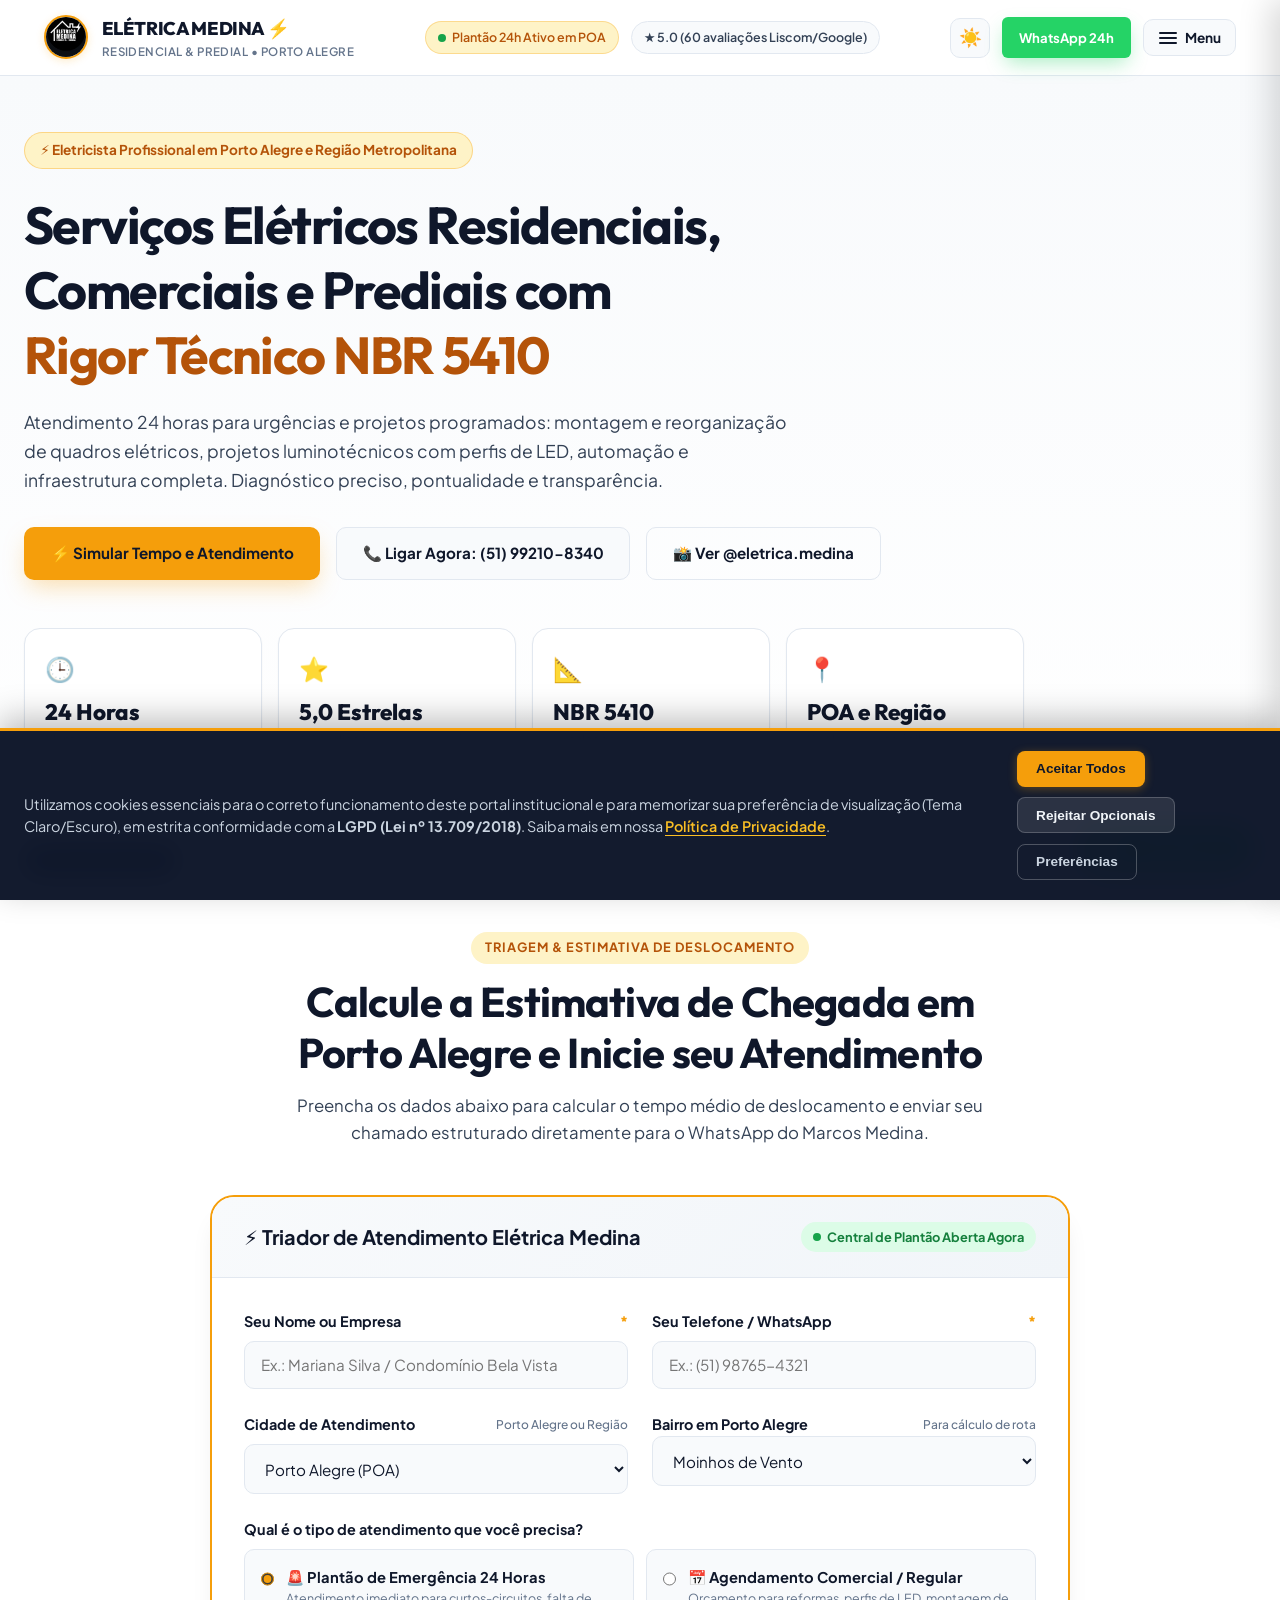
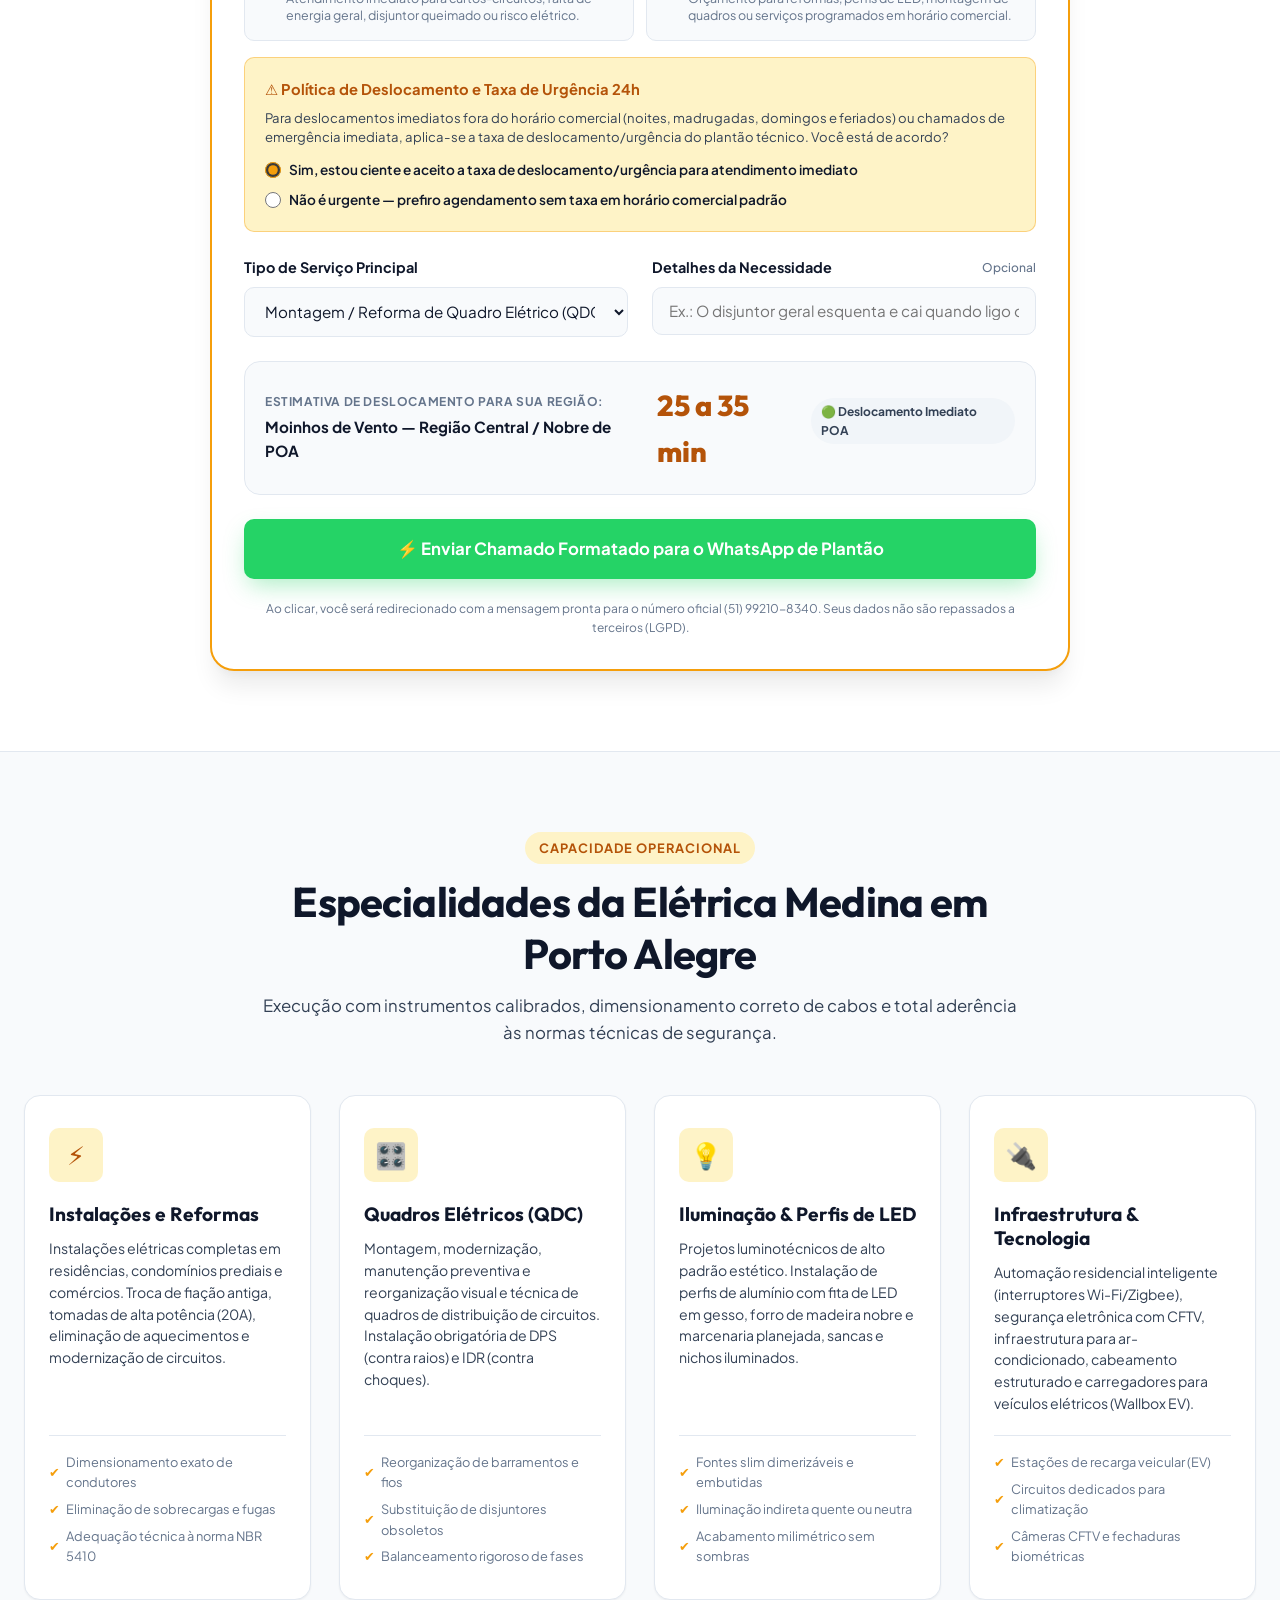
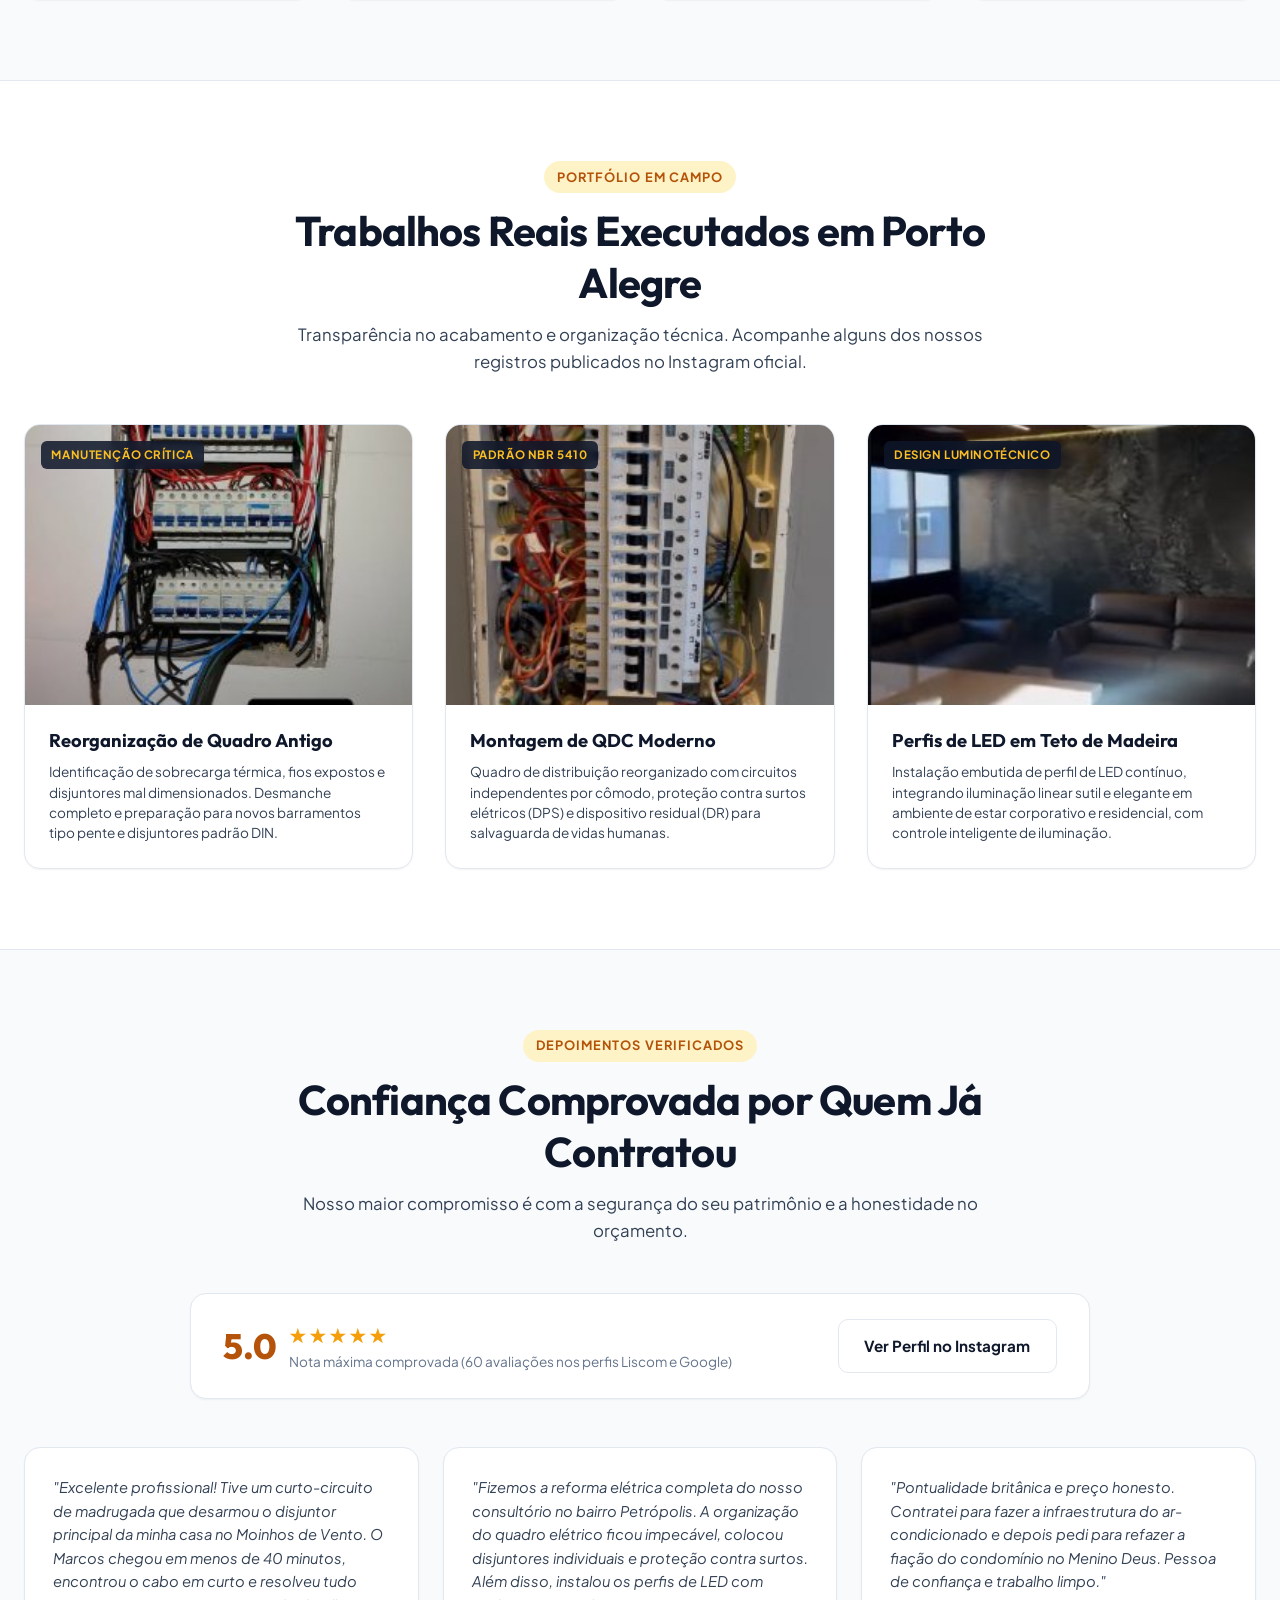
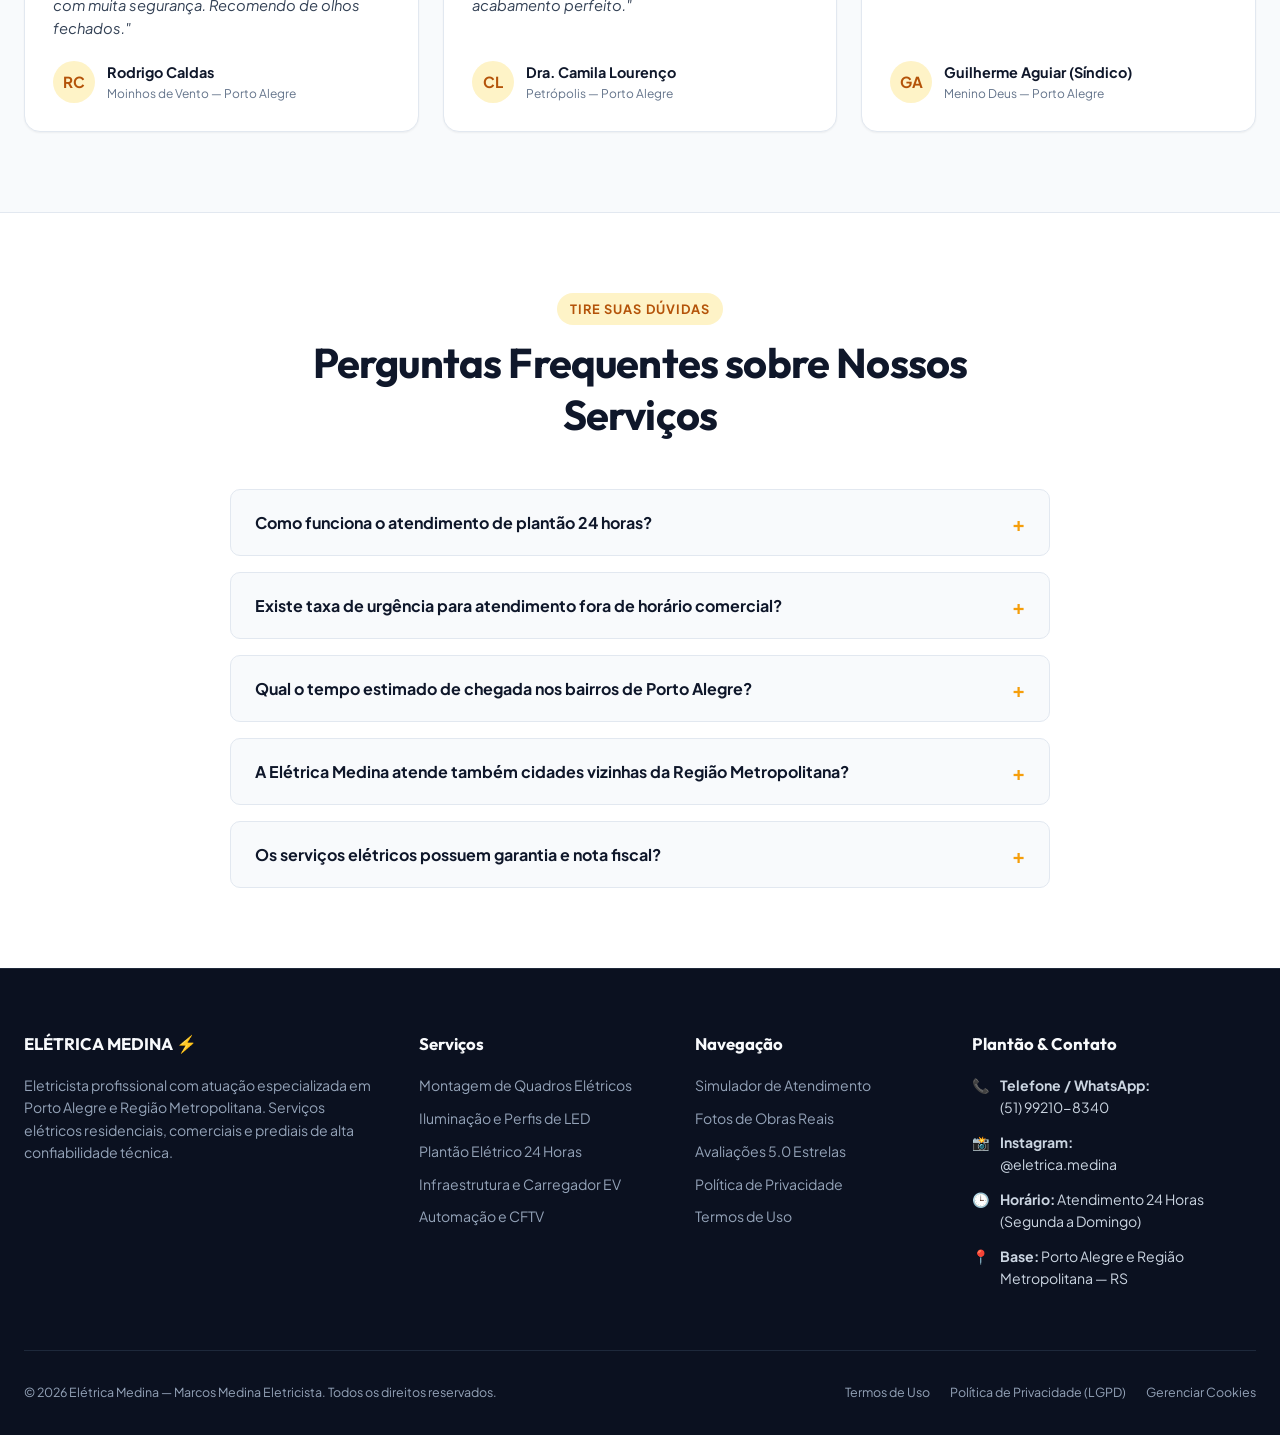
==== index.html @ 8481b3cd "feat: site institucional Elétrica Medina com triagem de urgência, estimativa POA e despacho WhatsApp" ====
<!DOCTYPE html>
<html lang="pt-BR" data-theme="light">
<head>
  <meta charset="UTF-8">
  <meta name="viewport" content="width=device-width, initial-scale=1.0">
  <title>Elétrica Medina | Eletricista 24 Horas em Porto Alegre e Região</title>
  <meta name="description" content="Serviços elétricos residenciais, comerciais e prediais em Porto Alegre e Região Metropolitana. Plantão 24h, quadros elétricos, perfis de LED e NBR 5410. Avaliação 5.0★ (60 reviews).">
  <meta name="keywords" content="eletricista porto alegre, eletricista 24 horas porto alegre, plantão elétrico poa, elétrica medina, quadro eletrico porto alegre, perfil de led poa, eletricista residencial predial, automacao residencial poa">
  <meta name="author" content="Marcos Medina">
  <meta name="robots" content="index, follow">
  <link rel="canonical" href="https://eletricamedina.com.br/">

  <!-- Metatags Geográficas para SEO Local -->
  <meta name="geo.region" content="BR-RS">
  <meta name="geo.placename" content="Porto Alegre">
  <meta name="geo.position" content="-30.0346;-51.2177">
  <meta name="ICBM" content="-30.0346, -51.2177">

  <!-- Open Graph / Redes Sociais -->
  <meta property="og:type" content="business.business">
  <meta property="og:title" content="Elétrica Medina | Eletricista 24 Horas em Porto Alegre e Região">
  <meta property="og:description" content="Atendimento elétrico residencial, comercial e predial 24h em Porto Alegre. Quadros elétricos, iluminação LED, automação e conformidade NBR 5410. Nota 5.0 estrelas.">
  <meta property="og:url" content="https://eletricamedina.com.br/">
  <meta property="og:image" content="https://eletricamedina.com.br/assets/logo-eletrica-medina.png">
  <meta property="og:locale" content="pt_BR">

  <!-- Fontes do Google -->
  <link rel="preconnect" href="https://fonts.googleapis.com">
  <link rel="preconnect" href="https://fonts.gstatic.com" crossorigin>
  <link href="https://fonts.googleapis.com/css2?family=Outfit:wght@500;600;700;800&family=Plus+Jakarta+Sans:wght@400;500;600;700&display=swap" rel="stylesheet">

  <!-- Folhas de Estilo -->
  <link rel="stylesheet" href="css/style.css">
  <link rel="stylesheet" href="css/cookies.css">
  <link rel="icon" type="image/png" href="assets/logo-eletrica-medina.png">

  <!-- Dados Estruturados Schema.org (JSON-LD) para SEO Local -->
  <script type="application/ld+json">
  {
    "@context": "https://schema.org",
    "@type": ["Electrician", "EmergencyService"],
    "name": "Elétrica Medina - Marcos Medina Eletricista",
    "image": "https://eletricamedina.com.br/assets/logo-eletrica-medina.png",
    "telephone": "+55-51-99210-8340",
    "priceRange": "$$",
    "address": {
      "@type": "PostalAddress",
      "addressLocality": "Porto Alegre",
      "addressRegion": "RS",
      "addressCountry": "BR"
    },
    "geo": {
      "@type": "GeoCoordinates",
      "latitude": -30.0346,
      "longitude": -51.2177
    },
    "url": "https://eletricamedina.com.br/",
    "openingHoursSpecification": [
      {
        "@type": "OpeningHoursSpecification",
        "dayOfWeek": ["Monday", "Tuesday", "Wednesday", "Thursday", "Friday", "Saturday", "Sunday"],
        "opens": "00:00",
        "closes": "23:59"
      }
    ],
    "aggregateRating": {
      "@type": "AggregateRating",
      "ratingValue": "5.0",
      "reviewCount": "60",
      "bestRating": "5",
      "worstRating": "1"
    },
    "areaServed": [
      "Porto Alegre",
      "Canoas",
      "Gravataí",
      "Cachoeirinha",
      "Viamão",
      "Alvorada",
      "Eldorado do Sul",
      "São Leopoldo",
      "Novo Hamburgo"
    ],
    "sameAs": [
      "https://www.instagram.com/eletrica.medina/"
    ]
  }
  </script>
</head>
<body>

  <!-- ========================================================================
       CABEÇALHO EXECUTIVO (SEM POLUIÇÃO VISUAL COM GAVETA "3 RISQUINHOS")
       ======================================================================== -->
  <header class="site-header">
    <div class="header-container">
      <a href="index.html" class="brand-logo" aria-label="Elétrica Medina Página Inicial">
        <img src="assets/logo-eletrica-medina.png" alt="Logotipo Elétrica Medina" width="44" height="44" class="logo-img">
        <div class="brand-text">
          <span class="brand-title">ELÉTRICA MEDINA ⚡</span>
          <span class="brand-subtitle">Residencial & Predial • Porto Alegre</span>
        </div>
      </a>

      <!-- Badges Rápidos de Credibilidade no Desktop -->
      <div class="header-badges">
        <span class="header-pill urgent">
          <span class="pulse-dot"></span>
          Plantão 24h Ativo em POA
        </span>
        <span class="header-pill">
          ★ 5.0 (60 avaliações Liscom/Google)
        </span>
      </div>

      <!-- Ações do Cabeçalho -->
      <div class="header-actions">
        <!-- Alternador de Tema Claro/Escuro -->
        <button id="theme-toggle" class="theme-toggle-btn" aria-label="Alternar entre tema claro e escuro" title="Alternar tema">
          <span class="theme-icon-light">☀️</span>
          <span class="theme-icon-dark">🌙</span>
        </button>

        <!-- CTA Rápido WhatsApp -->
        <a href="https://wa.me/5551992108340?text=Ol%C3%A1%2C%20preciso%20de%20atendimento%20da%20El%C3%A9trica%20Medina" class="btn btn-sm btn-whatsapp" target="_blank" rel="noopener noreferrer">
          <span>WhatsApp 24h</span>
        </a>

        <!-- Botão Menu Hambúrguer (Os 3 Risquinhos Obrigatórios) -->
        <button id="btn-open-menu" class="btn-hamburger" aria-label="Abrir menu de navegação" aria-expanded="false" aria-controls="site-drawer">
          <span class="hamburger-lines">
            <span></span>
            <span></span>
            <span></span>
          </span>
          <span>Menu</span>
        </button>
      </div>
    </div>
  </header>

  <!-- ========================================================================
       GAVETA LATERAL DE NAVEGAÇÃO EXECUTIVA (SLIDE-OVER DRAWER)
       ======================================================================== -->
  <div id="drawer-backdrop" class="drawer-backdrop"></div>
  <aside id="site-drawer" class="site-drawer" aria-label="Navegação secundária">
    <div class="drawer-header">
      <span class="drawer-title">Menu de Navegação</span>
      <button id="btn-close-drawer" class="btn-close-drawer" aria-label="Fechar menu">&times;</button>
    </div>

    <nav class="drawer-nav">
      <a href="#simulador">
        <span>⚡ Simulador & Orçamento WhatsApp</span>
        <span>→</span>
      </a>
      <a href="#servicos">
        <span>🛠️ Nossos Serviços Especializados</span>
        <span>→</span>
      </a>
      <a href="#obras">
        <span>📸 Fotos & Obras Executadas</span>
        <span>→</span>
      </a>
      <a href="#avaliacoes">
        <span>⭐ Prova Social (Nota 5.0)</span>
        <span>→</span>
      </a>
      <a href="#diferenciais">
        <span>🛡️ Segurança & Norma NBR 5410</span>
        <span>→</span>
      </a>
      <a href="#faq">
        <span>❓ Perguntas Frequentes (FAQ)</span>
        <span>→</span>
      </a>
      <a href="politica-privacidade.html">
        <span>🔒 Política de Privacidade (LGPD)</span>
        <span>→</span>
      </a>
      <a href="termos-de-uso.html">
        <span>📄 Termos de Uso e Atendimento</span>
        <span>→</span>
      </a>
    </nav>

    <div class="drawer-footer">
      <div class="drawer-contact-card">
        <p><strong>Marcos Medina | Eletricista</strong></p>
        <p>📞 <strong>Central 24h:</strong> (51) 99210-8340</p>
        <p>📸 <strong>Instagram:</strong> @eletrica.medina</p>
        <p>📍 <strong>Atuação:</strong> Porto Alegre e Região Metropolitana</p>
      </div>
      <a href="https://wa.me/5551992108340" class="btn btn-whatsapp" target="_blank" rel="noopener noreferrer">
        Chamar Marcos Medina no WhatsApp
      </a>
    </div>
  </aside>

  <main>
    <!-- ======================================================================
         HERO SECTION: AUTORIDADE, SEGURANÇA E CONVERSÃO
         ====================================================================== -->
    <section class="hero-section">
      <div class="hero-container">
        <div class="hero-badge">
          ⚡ Eletricista Profissional em Porto Alegre e Região Metropolitana
        </div>

        <h1 class="hero-title">
          Serviços Elétricos Residenciais, Comerciais e Prediais com <span class="hero-highlight">Rigor Técnico NBR 5410</span>
        </h1>

        <p class="hero-subtitle">
          Atendimento 24 horas para urgências e projetos programados: montagem e reorganização de quadros elétricos, projetos luminotécnicos com perfis de LED, automação e infraestrutura completa. Diagnóstico preciso, pontualidade e transparência.
        </p>

        <div class="hero-actions">
          <a href="#simulador" class="btn btn-primary">
            ⚡ Simular Tempo e Atendimento
          </a>
          <a href="tel:+5551992108340" class="btn btn-secondary">
            📞 Ligar Agora: (51) 99210-8340
          </a>
          <a href="https://www.instagram.com/eletrica.medina/" class="btn btn-outline" target="_blank" rel="noopener noreferrer">
            📸 Ver @eletrica.medina
          </a>
        </div>

        <!-- 4 Estatísticas de Impacto Real -->
        <div class="hero-stats-grid">
          <div class="stat-card">
            <div class="stat-icon">🕒</div>
            <div class="stat-number">24 Horas</div>
            <div class="stat-label">Plantão de emergência 7 dias por semana</div>
          </div>
          <div class="stat-card">
            <div class="stat-icon">⭐</div>
            <div class="stat-number">5,0 Estrelas</div>
            <div class="stat-label">60 avaliações com nota máxima no Liscom/Google</div>
          </div>
          <div class="stat-card">
            <div class="stat-icon">📐</div>
            <div class="stat-number">NBR 5410</div>
            <div class="stat-label">Instalações seguras e balanceamento de cargas</div>
          </div>
          <div class="stat-card">
            <div class="stat-icon">📍</div>
            <div class="stat-number">POA e Região</div>
            <div class="stat-label">Deslocamento ágil com estimativa em minutos</div>
          </div>
        </div>
      </div>
    </section>

    <!-- ======================================================================
         SIMULADOR INTERATIVO E TRIAGEM RÁPIDA (O DIFERENCIAL SOLICITADO)
         ====================================================================== -->
    <section id="simulador" class="simulator-section">
      <div class="section-header">
        <span class="section-tag">Triagem & Estimativa de Deslocamento</span>
        <h2 class="section-title">Calcule a Estimativa de Chegada em Porto Alegre e Inicie seu Atendimento</h2>
        <p class="section-desc">
          Preencha os dados abaixo para calcular o tempo médio de deslocamento e enviar seu chamado estruturado diretamente para o WhatsApp do Marcos Medina.
        </p>
      </div>

      <div class="simulator-card">
        <div class="simulator-card-header">
          <div class="sim-header-title">
            <span>⚡ Triador de Atendimento Elétrica Medina</span>
          </div>
          <div class="sim-header-badge">
            <span class="pulse-dot"></span>
            Central de Plantão Aberta Agora
          </div>
        </div>

        <div class="simulator-card-body">
          <form id="form-atendimento-medina" novalidate>
            <div class="sim-form-grid">

              <!-- Nome -->
              <div class="form-group">
                <label for="sim-nome" class="form-label">
                  Seu Nome ou Empresa <span style="color:var(--primary); font-weight:900;">*</span>
                </label>
                <input type="text" id="sim-nome" class="form-input" placeholder="Ex.: Mariana Silva / Condomínio Bela Vista" required>
              </div>

              <!-- Telefone / WhatsApp -->
              <div class="form-group">
                <label for="sim-telefone" class="form-label">
                  Seu Telefone / WhatsApp <span style="color:var(--primary); font-weight:900;">*</span>
                </label>
                <input type="tel" id="sim-telefone" class="form-input" placeholder="Ex.: (51) 98765-4321" required>
              </div>

              <!-- Cidade -->
              <div class="form-group">
                <label for="sim-cidade" class="form-label">
                  Cidade de Atendimento
                  <span class="form-label-hint">Porto Alegre ou Região</span>
                </label>
                <select id="sim-cidade" class="form-select">
                  <option value="Porto Alegre" selected>Porto Alegre (POA)</option>
                  <option value="Canoas">Canoas</option>
                  <option value="Gravataí">Gravataí</option>
                  <option value="Cachoeirinha">Cachoeirinha</option>
                  <option value="Viamão">Viamão</option>
                  <option value="Alvorada">Alvorada</option>
                  <option value="Eldorado do Sul">Eldorado do Sul</option>
                  <option value="São Leopoldo">São Leopoldo</option>
                  <option value="Outra Cidade Metropolitana">Outra Cidade da Região Metropolitana</option>
                </select>
              </div>

              <!-- Bairro Porto Alegre (Seleção Inteligente por Zonas) -->
              <div id="container-bairro-poa" class="form-group">
                <label for="sim-bairro-poa" class="form-label">
                  Bairro em Porto Alegre
                  <span class="form-label-hint">Para cálculo de rota</span>
                </label>
                <select id="sim-bairro-poa" class="form-select">
                  <optgroup label="Zona Central / Bairros Nobres">
                    <option value="Moinhos de Vento" data-zone="central" selected>Moinhos de Vento</option>
                    <option value="Bela Vista" data-zone="central">Bela Vista</option>
                    <option value="Petrópolis" data-zone="central">Petrópolis</option>
                    <option value="Menino Deus" data-zone="central">Menino Deus</option>
                    <option value="Centro Histórico" data-zone="central">Centro Histórico</option>
                    <option value="Bom Fim" data-zone="central">Bom Fim</option>
                    <option value="Rio Branco" data-zone="central">Rio Branco</option>
                    <option value="Mont'Serrat" data-zone="central">Mont'Serrat</option>
                    <option value="Independência" data-zone="central">Independência</option>
                    <option value="Santana" data-zone="central">Santana</option>
                    <option value="Praia de Belas" data-zone="central">Praia de Belas</option>
                  </optgroup>
                  <optgroup label="Zona Norte">
                    <option value="Passo d'Areia" data-zone="norte">Passo d'Areia</option>
                    <option value="Higienópolis" data-zone="norte">Higienópolis</option>
                    <option value="São João" data-zone="norte">São João</option>
                    <option value="Floresta" data-zone="norte">Floresta</option>
                    <option value="Cristo Redentor" data-zone="norte">Cristo Redentor</option>
                    <option value="Lindóia" data-zone="norte">Lindóia</option>
                    <option value="Sarandi" data-zone="norte">Sarandi</option>
                    <option value="Rubem Berta" data-zone="norte">Rubem Berta</option>
                  </optgroup>
                  <optgroup label="Zona Sul">
                    <option value="Tristeza" data-zone="sul">Tristeza</option>
                    <option value="Ipanema" data-zone="sul">Ipanema</option>
                    <option value="Cristal" data-zone="sul">Cristal</option>
                    <option value="Cavalhada" data-zone="sul">Cavalhada</option>
                    <option value="Hípica" data-zone="sul">Hípica</option>
                    <option value="Vila Nova" data-zone="sul">Vila Nova</option>
                    <option value="Belém Novo" data-zone="sul">Belém Novo</option>
                  </optgroup>
                  <optgroup label="Zona Leste">
                    <option value="Jardim Botânico" data-zone="leste">Jardim Botânico</option>
                    <option value="Partenon" data-zone="leste">Partenon</option>
                    <option value="Agronomia" data-zone="leste">Agronomia</option>
                    <option value="Lomba do Pinheiro" data-zone="leste">Lomba do Pinheiro</option>
                  </optgroup>
                </select>
              </div>

              <!-- Bairro Outras Cidades (Texto livre quando não for POA) -->
              <div id="container-bairro-outro" class="form-group" style="display:none;">
                <label for="sim-bairro-outro" class="form-label">
                  Bairro / Localidade na Cidade
                </label>
                <input type="text" id="sim-bairro-outro" class="form-input" placeholder="Ex.: Centro, Marechal Rondon, Morada do Vale...">
              </div>

              <!-- Modalidade do Chamado (Urgência 24h vs Agendado) -->
              <div class="form-group form-col-full">
                <label class="form-label">
                  Qual é o tipo de atendimento que você precisa?
                </label>
                <div class="radio-toggle-group">
                  <label class="radio-card">
                    <input type="radio" name="modalidade_atendimento" value="emergencia" checked>
                    <div class="radio-card-content">
                      <span class="radio-card-title">🚨 Plantão de Emergência 24 Horas</span>
                      <span class="radio-card-desc">Atendimento imediato para curtos-circuitos, falta de energia geral, disjuntor queimado ou risco elétrico.</span>
                    </div>
                  </label>
                  <label class="radio-card">
                    <input type="radio" name="modalidade_atendimento" value="agendamento">
                    <div class="radio-card-content">
                      <span class="radio-card-title">📅 Agendamento Comercial / Regular</span>
                      <span class="radio-card-desc">Orçamento para reformas, perfis de LED, montagem de quadros ou serviços programados em horário comercial.</span>
                    </div>
                  </label>
                </div>

                <!-- Caixa de Aceite da Taxa de Urgência (Exibida dinamicamente no modo emergência) -->
                <div id="urgencia-box" class="urgencia-box">
                  <div class="urgencia-box-title">
                    <span>⚠️ Política de Deslocamento e Taxa de Urgência 24h</span>
                  </div>
                  <p class="urgencia-box-text">
                    Para deslocamentos imediatos fora do horário comercial (noites, madrugadas, domingos e feriados) ou chamados de emergência imediata, aplica-se a taxa de deslocamento/urgência do plantão técnico. Você está de acordo?
                  </p>
                  <div class="taxa-options">
                    <label class="taxa-label">
                      <input type="radio" name="aceite_taxa" id="taxa-sim" value="sim" checked>
                      <span>Sim, estou ciente e aceito a taxa de deslocamento/urgência para atendimento imediato</span>
                    </label>
                    <label class="taxa-label">
                      <input type="radio" name="aceite_taxa" id="taxa-nao" value="nao">
                      <span>Não é urgente — prefiro agendamento sem taxa em horário comercial padrão</span>
                    </label>
                  </div>
                </div>
              </div>

              <!-- Serviço Desejado -->
              <div class="form-group">
                <label for="sim-servico" class="form-label">
                  Tipo de Serviço Principal
                </label>
                <select id="sim-servico" class="form-select">
                  <option value="Quadros Elétricos e Disjuntores">Montagem / Reforma de Quadro Elétrico (QDC)</option>
                  <option value="Iluminação e Perfis de LED">Iluminação & Perfis de LED / Sancas / Fitas</option>
                  <option value="Emergência / Curto-Circuito">Curto-Circuito / Falta de Fase / Disjuntor Desarmando</option>
                  <option value="Instalações e Reformas Gerais">Instalação Elétrica Residencial ou Comercial Completa</option>
                  <option value="Infraestrutura Ar-Condicionado / Chuveiro">Ponto Dedicado para Ar-Condicionado / Chuveiro</option>
                  <option value="Automação, CFTV e Câmeras">Automação Residencial, CFTV ou Biometria</option>
                  <option value="Carregador Veicular EV">Carregador de Veículo Elétrico (Wallbox EV)</option>
                  <option value="Outro Serviço Técnico">Outro Diagnóstico / Consultoria Elétrica</option>
                </select>
              </div>

              <!-- Descrição Breve -->
              <div class="form-group">
                <label for="sim-descricao" class="form-label">
                  Detalhes da Necessidade
                  <span class="form-label-hint">Opcional</span>
                </label>
                <input type="text" id="sim-descricao" class="form-input" placeholder="Ex.: O disjuntor geral esquenta e cai quando ligo o ar-condicionado">
              </div>

              <!-- Painel de Estimativa em Tempo Real em POA -->
              <div class="form-group form-col-full">
                <div class="estimate-preview-card">
                  <div class="estimate-left">
                    <span class="estimate-title">Estimativa de Deslocamento para sua Região:</span>
                    <span id="estimate-zone" class="estimate-zone-name">Moinhos de Vento — Região Central de POA</span>
                  </div>
                  <div class="estimate-right">
                    <span id="estimate-eta" class="estimate-eta-val">25 a 35 min</span>
                    <span id="estimate-badge" class="estimate-badge-pill">🟢 Deslocamento Imediato POA</span>
                  </div>
                </div>
              </div>

              <!-- Botão de Disparo WhatsApp -->
              <div class="form-group form-col-full">
                <button type="submit" class="btn btn-whatsapp sim-submit-btn">
                  <span>⚡ Enviar Chamado Formatado para o WhatsApp de Plantão</span>
                </button>
                <p class="sim-privacy-notice">
                  Ao clicar, você será redirecionado com a mensagem pronta para o número oficial (51) 99210-8340. Seus dados não são repassados a terceiros (LGPD).
                </p>
              </div>

            </div>
          </form>
        </div>
      </div>
    </section>

    <!-- ======================================================================
         SERVIÇOS OFERECIDOS: DETALHAMENTO TÉCNICO E RIGOR
         ====================================================================== -->
    <section id="servicos" class="services-section">
      <div class="section-header">
        <span class="section-tag">Capacidade Operacional</span>
        <h2 class="section-title">Especialidades da Elétrica Medina em Porto Alegre</h2>
        <p class="section-desc">
          Execução com instrumentos calibrados, dimensionamento correto de cabos e total aderência às normas técnicas de segurança.
        </p>
      </div>

      <div class="services-grid">
        <!-- Serviço 1 -->
        <article class="service-card">
          <div class="service-icon-box">⚡</div>
          <h3 class="service-card-title">Instalações e Reformas</h3>
          <p class="service-card-desc">
            Instalações elétricas completas em residências, condomínios prediais e comércios. Troca de fiação antiga, tomadas de alta potência (20A), eliminação de aquecimentos e modernização de circuitos.
          </p>
          <ul class="service-feature-list">
            <li>Dimensionamento exato de condutores</li>
            <li>Eliminação de sobrecargas e fugas</li>
            <li>Adequação técnica à norma NBR 5410</li>
          </ul>
        </article>

        <!-- Serviço 2 -->
        <article class="service-card">
          <div class="service-icon-box">🎛️</div>
          <h3 class="service-card-title">Quadros Elétricos (QDC)</h3>
          <p class="service-card-desc">
            Montagem, modernização, manutenção preventiva e reorganização visual e técnica de quadros de distribuição de circuitos. Instalação obrigatória de DPS (contra raios) e IDR (contra choques).
          </p>
          <ul class="service-feature-list">
            <li>Reorganização de barramentos e fios</li>
            <li>Substituição de disjuntores obsoletos</li>
            <li>Balanceamento rigoroso de fases</li>
          </ul>
        </article>

        <!-- Serviço 3 -->
        <article class="service-card">
          <div class="service-icon-box">💡</div>
          <h3 class="service-card-title">Iluminação & Perfis de LED</h3>
          <p class="service-card-desc">
            Projetos luminotécnicos de alto padrão estético. Instalação de perfis de alumínio com fita de LED em gesso, forro de madeira nobre e marcenaria planejada, sancas e nichos iluminados.
          </p>
          <ul class="service-feature-list">
            <li>Fontes slim dimerizáveis e embutidas</li>
            <li>Iluminação indireta quente ou neutra</li>
            <li>Acabamento milimétrico sem sombras</li>
          </ul>
        </article>

        <!-- Serviço 4 -->
        <article class="service-card">
          <div class="service-icon-box">🔌</div>
          <h3 class="service-card-title">Infraestrutura & Tecnologia</h3>
          <p class="service-card-desc">
            Automação residencial inteligente (interruptores Wi-Fi/Zigbee), segurança eletrônica com CFTV, infraestrutura para ar-condicionado, cabeamento estruturado e carregadores para veículos elétricos (Wallbox EV).
          </p>
          <ul class="service-feature-list">
            <li>Estações de recarga veicular (EV)</li>
            <li>Circuitos dedicados para climatização</li>
            <li>Câmeras CFTV e fechaduras biométricas</li>
          </ul>
        </article>
      </div>
    </section>

    <!-- ======================================================================
         OBRAS REAIS E FOTOS DO INSTAGRAM (@ELETRICA.MEDINA)
         ====================================================================== -->
    <section id="obras" class="portfolio-section">
      <div class="section-header">
        <span class="section-tag">Portfólio em Campo</span>
        <h2 class="section-title">Trabalhos Reais Executados em Porto Alegre</h2>
        <p class="section-desc">
          Transparência no acabamento e organização técnica. Acompanhe alguns dos nossos registros publicados no Instagram oficial.
        </p>
      </div>

      <div class="portfolio-grid">
        <!-- Obra 1: Quadro Antes / Reforma -->
        <article class="portfolio-card">
          <div class="portfolio-img-wrapper">
            <span class="portfolio-tag">Manutenção Crítica</span>
            <img src="assets/obra-quadro-antes.png" alt="Quadro elétrico antes da reorganização técnica" class="portfolio-img" loading="lazy">
          </div>
          <div class="portfolio-content">
            <h3 class="portfolio-title">Reorganização de Quadro Antigo</h3>
            <p class="portfolio-desc">
              Identificação de sobrecarga térmica, fios expostos e disjuntores mal dimensionados. Desmanche completo e preparação para novos barramentos tipo pente e disjuntores padrão DIN.
            </p>
          </div>
        </article>

        <!-- Obra 2: Quadro Modernizado -->
        <article class="portfolio-card">
          <div class="portfolio-img-wrapper">
            <span class="portfolio-tag">Padrão NBR 5410</span>
            <img src="assets/obra-quadro-reforma.png" alt="Quadro elétrico montado e organizado com disjuntores DIN" class="portfolio-img" loading="lazy">
          </div>
          <div class="portfolio-content">
            <h3 class="portfolio-title">Montagem de QDC Moderno</h3>
            <p class="portfolio-desc">
              Quadro de distribuição reorganizado com circuitos independentes por cômodo, proteção contra surtos elétricos (DPS) e dispositivo residual (DR) para salvaguarda de vidas humanas.
            </p>
          </div>
        </article>

        <!-- Obra 3: Iluminação com Perfil de LED -->
        <article class="portfolio-card">
          <div class="portfolio-img-wrapper">
            <span class="portfolio-tag">Design Luminotécnico</span>
            <img src="assets/obra-perfil-led.png" alt="Perfil de LED embutido em teto de madeira nobre" class="portfolio-img" loading="lazy">
          </div>
          <div class="portfolio-content">
            <h3 class="portfolio-title">Perfis de LED em Teto de Madeira</h3>
            <p class="portfolio-desc">
              Instalação embutida de perfil de LED contínuo, integrando iluminação linear sutil e elegante em ambiente de estar corporativo e residencial, com controle inteligente de iluminação.
            </p>
          </div>
        </article>
      </div>
    </section>

    <!-- ======================================================================
         PROVA SOCIAL: 5.0 ESTRELAS COM 60 AVALIAÇÕES (LISCOM / GOOGLE)
         ====================================================================== -->
    <section id="avaliacoes" class="reviews-section">
      <div class="section-header">
        <span class="section-tag">Depoimentos Verificados</span>
        <h2 class="section-title">Confiança Comprovada por Quem Já Contratou</h2>
        <p class="section-desc">
          Nosso maior compromisso é com a segurança do seu patrimônio e a honestidade no orçamento.
        </p>
      </div>

      <div class="rating-summary-banner">
        <div class="rating-stars-box">
          <span class="rating-score">5.0</span>
          <div>
            <div class="stars-gold">★★★★★</div>
            <div class="rating-count">Nota máxima comprovada (60 avaliações nos perfis Liscom e Google)</div>
          </div>
        </div>
        <a href="https://www.instagram.com/eletrica.medina/" class="btn btn-outline" target="_blank" rel="noopener noreferrer">
          Ver Perfil no Instagram
        </a>
      </div>

      <div class="reviews-grid">
        <div class="review-card">
          <p class="review-text">
            "Excelente profissional! Tive um curto-circuito de madrugada que desarmou o disjuntor principal da minha casa no Moinhos de Vento. O Marcos chegou em menos de 40 minutos, encontrou o cabo em curto e resolveu tudo com muita segurança. Recomendo de olhos fechados."
          </p>
          <div class="review-author">
            <div class="author-avatar">RC</div>
            <div class="author-info">
              <span class="author-name">Rodrigo Caldas</span>
              <span class="author-location">Moinhos de Vento — Porto Alegre</span>
            </div>
          </div>
        </div>

        <div class="review-card">
          <p class="review-text">
            "Fizemos a reforma elétrica completa do nosso consultório no bairro Petrópolis. A organização do quadro elétrico ficou impecável, colocou disjuntores individuais e proteção contra surtos. Além disso, instalou os perfis de LED com acabamento perfeito."
          </p>
          <div class="review-author">
            <div class="author-avatar">CL</div>
            <div class="author-info">
              <span class="author-name">Dra. Camila Lourenço</span>
              <span class="author-location">Petrópolis — Porto Alegre</span>
            </div>
          </div>
        </div>

        <div class="review-card">
          <p class="review-text">
            "Pontualidade britânica e preço honesto. Contratei para fazer a infraestrutura do ar-condicionado e depois pedi para refazer a fiação do condomínio no Menino Deus. Pessoa de confiança e trabalho limpo."
          </p>
          <div class="review-author">
            <div class="author-avatar">GA</div>
            <div class="author-info">
              <span class="author-name">Guilherme Aguiar (Síndico)</span>
              <span class="author-location">Menino Deus — Porto Alegre</span>
            </div>
          </div>
        </div>
      </div>
    </section>

    <!-- ======================================================================
         PERGUNTAS FREQUENTES (FAQ COM RICH SNIPPETS)
         ====================================================================== -->
    <section id="faq" class="faq-section">
      <div class="section-header">
        <span class="section-tag">Tire Suas Dúvidas</span>
        <h2 class="section-title">Perguntas Frequentes sobre Nossos Serviços</h2>
      </div>

      <div class="faq-container">
        <div class="faq-item">
          <button class="faq-trigger" aria-expanded="false">
            <span>Como funciona o atendimento de plantão 24 horas?</span>
            <span class="faq-icon">+</span>
          </button>
          <div class="faq-answer">
            Nosso plantão funciona de domingo a domingo, incluindo noites, madrugadas e feriados. Atendemos chamados emergenciais como curto-circuito, disjuntores pegando fogo ou desarmando sem parar, falta de fase e ausência total de luz. Pelo simulador nesta página, você pode nos enviar sua localização e aceitar a taxa de deslocamento do plantão para saída imediata.
          </div>
        </div>

        <div class="faq-item">
          <button class="faq-trigger" aria-expanded="false">
            <span>Existe taxa de urgência para atendimento fora de horário comercial?</span>
            <span class="faq-icon">+</span>
          </button>
          <div class="faq-answer">
            Sim, atendimentos de emergência solicitados para execução imediata no período noturno, fins de semana ou feriados possuem taxa de urgência/deslocamento. No simulador desta página você tem total transparência: pode optar pelo atendimento emergencial com a taxa ou optar por agendamento regular em horário comercial (segunda a sábado, sem cobrança de urgência).
          </div>
        </div>

        <div class="faq-item">
          <button class="faq-trigger" aria-expanded="false">
            <span>Qual o tempo estimado de chegada nos bairros de Porto Alegre?</span>
            <span class="faq-icon">+</span>
          </button>
          <div class="faq-answer">
            Para bairros centrais e nobres de Porto Alegre (Moinhos de Vento, Bela Vista, Petrópolis, Menino Deus, Centro, Bom Fim), o tempo médio de deslocamento é de aproximadamente 25 a 35 minutos. Para as zonas Norte e Sul de POA, varia entre 35 a 50 minutos, a depender do trânsito no momento da chamada.
          </div>
        </div>

        <div class="faq-item">
          <button class="faq-trigger" aria-expanded="false">
            <span>A Elétrica Medina atende também cidades vizinhas da Região Metropolitana?</span>
            <span class="faq-icon">+</span>
          </button>
          <div class="faq-answer">
            Sim! Além de Porto Alegre, atendemos com frequência cidades como Canoas, Gravataí, Cachoeirinha, Viamão, Alvorada, Eldorado do Sul e São Leopoldo para projetos elétricos e manutenções programadas ou emergenciais.
          </div>
        </div>

        <div class="faq-item">
          <button class="faq-trigger" aria-expanded="false">
            <span>Os serviços elétricos possuem garantia e nota fiscal?</span>
            <span class="faq-icon">+</span>
          </button>
          <div class="faq-answer">
            Absolutamente. Todos os trabalhos executados seguem rigorosamente a norma técnica brasileira ABNT NBR 5410, contam com garantia legal de mão de obra e podem ter emissão de nota fiscal para residências, condomínios prediais e empresas comerciais.
          </div>
        </div>
      </div>
    </section>
  </main>

  <!-- ========================================================================
       RODAPÉ CORPORATIVO COMPLETO COM IDENTIFICAÇÃO E CANAIS LGPD
       ======================================================================== -->
  <footer class="site-footer">
    <div class="footer-container">
      <div class="footer-col">
        <h4>ELÉTRICA MEDINA ⚡</h4>
        <p class="footer-brand-desc">
          Eletricista profissional com atuação especializada em Porto Alegre e Região Metropolitana. Serviços elétricos residenciais, comerciais e prediais de alta confiabilidade técnica.
        </p>
      </div>

      <div class="footer-col">
        <h4>Serviços</h4>
        <ul class="footer-links-list">
          <li><a href="#servicos">Montagem de Quadros Elétricos</a></li>
          <li><a href="#servicos">Iluminação e Perfis de LED</a></li>
          <li><a href="#servicos">Plantão Elétrico 24 Horas</a></li>
          <li><a href="#servicos">Infraestrutura e Carregador EV</a></li>
          <li><a href="#servicos">Automação e CFTV</a></li>
        </ul>
      </div>

      <div class="footer-col">
        <h4>Navegação</h4>
        <ul class="footer-links-list">
          <li><a href="#simulador">Simulador de Atendimento</a></li>
          <li><a href="#obras">Fotos de Obras Reais</a></li>
          <li><a href="#avaliacoes">Avaliações 5.0 Estrelas</a></li>
          <li><a href="politica-privacidade.html">Política de Privacidade</a></li>
          <li><a href="termos-de-uso.html">Termos de Uso</a></li>
        </ul>
      </div>

      <div class="footer-col">
        <h4>Plantão & Contato</h4>
        <div class="footer-contact-item">
          <span>📞</span>
          <div>
            <strong>Telefone / WhatsApp:</strong><br>
            <a href="tel:+5551992108340">(51) 99210-8340</a>
          </div>
        </div>
        <div class="footer-contact-item">
          <span>📸</span>
          <div>
            <strong>Instagram:</strong><br>
            <a href="https://www.instagram.com/eletrica.medina/" target="_blank" rel="noopener noreferrer">@eletrica.medina</a>
          </div>
        </div>
        <div class="footer-contact-item">
          <span>🕒</span>
          <div>
            <strong>Horário:</strong> Atendimento 24 Horas (Segunda a Domingo)
          </div>
        </div>
        <div class="footer-contact-item">
          <span>📍</span>
          <div>
            <strong>Base:</strong> Porto Alegre e Região Metropolitana — RS
          </div>
        </div>
      </div>
    </div>

    <div class="footer-bottom">
      <p>&copy; 2026 Elétrica Medina — Marcos Medina Eletricista. Todos os direitos reservados.</p>
      <div class="footer-links">
        <a href="termos-de-uso.html">Termos de Uso</a>
        <a href="politica-privacidade.html">Política de Privacidade (LGPD)</a>
        <a href="#" id="btn-cookie-preferences-trigger">Gerenciar Cookies</a>
      </div>
    </div>
  </footer>

  <!-- ========================================================================
       BOTÃO FLUTUANTE DE WHATSAPP 24 HORAS
       ======================================================================== -->
  <a href="https://wa.me/5551992108340?text=Ol%C3%A1%2C%20gostaria%20de%20um%20atendimento%20da%20El%C3%A9trica%20Medina" class="whatsapp-float-btn" target="_blank" rel="noopener noreferrer" aria-label="Abrir conversa no WhatsApp da Elétrica Medina">
    <span class="whatsapp-float-icon">
      <svg width="24" height="24" viewBox="0 0 24 24" fill="currentColor">
        <path d="M12.031 6.172c-3.181 0-5.767 2.586-5.768 5.766-.001 1.298.38 2.27 1.019 3.287l-.711 2.598 2.664-.699c.983.541 1.764.78 2.796.78 3.18 0 5.767-2.587 5.768-5.766 0-3.18-2.587-5.766-5.768-5.766zm9.969 5.766c0 5.518-4.482 10-10 10-1.745 0-3.376-.454-4.81-1.246l-7.19 1.884 1.918-6.999c-.911-1.509-1.418-3.267-1.418-5.139 0-5.518 4.482-10 10-10 5.518 0 10 4.482 10 10z"/>
      </svg>
    </span>
    <span>WhatsApp 24h</span>
  </a>

  <!-- ========================================================================
       BANNER E MODAL LGPD OBRIGATÓRIOS (LEI FEDERAL Nº 13.709/2018)
       ======================================================================== -->
  <aside id="medina-cookie-banner" class="cookie-banner" aria-label="Consentimento de Cookies">
    <div class="cookie-banner-container">
      <div class="cookie-text">
        Utilizamos cookies essenciais para o correto funcionamento deste portal institucional e para memorizar sua preferência de visualização (Tema Claro/Escuro), em estrita conformidade com a <strong>LGPD (Lei nº 13.709/2018)</strong>. Saiba mais em nossa <a href="politica-privacidade.html">Política de Privacidade</a>.
      </div>
      <div class="cookie-buttons">
        <button id="btn-cookie-accept-all" class="cookie-btn cookie-btn-primary">Aceitar Todos</button>
        <button id="btn-cookie-reject-optional" class="cookie-btn cookie-btn-secondary">Rejeitar Opcionais</button>
        <button id="btn-cookie-customize" class="cookie-btn cookie-btn-outline">Preferências</button>
      </div>
    </div>
  </aside>

  <!-- Modal de Gestão Granular de Consentimento LGPD -->
  <div id="medina-cookie-modal" class="cookie-modal-overlay" role="dialog" aria-modal="true" aria-labelledby="cookie-modal-title">
    <div class="cookie-modal">
      <div class="cookie-modal-header">
        <h3 id="cookie-modal-title">Gestão de Preferências de Privacidade</h3>
        <button id="btn-cookie-modal-close" class="cookie-modal-close" aria-label="Fechar janela">&times;</button>
      </div>
      <div class="cookie-modal-body">
        <div class="cookie-item">
          <div class="cookie-item-header">
            <span class="cookie-item-title">Cookies Estritamente Necessários</span>
            <span class="cookie-item-badge">Sempre Ativos</span>
          </div>
          <p class="cookie-item-desc">
            Essenciais para o funcionamento seguro do website, salvamento da preferência de tema (Claro/Escuro) e triagem de atendimento para o WhatsApp.
          </p>
        </div>

        <div class="cookie-item">
          <div class="cookie-item-header">
            <span class="cookie-item-title">Cookies Analíticos e de Métricas</span>
            <label class="cookie-switch">
              <input type="checkbox" id="toggle-analytics">
              <span class="cookie-slider"></span>
            </label>
          </div>
          <p class="cookie-item-desc">
            Permitem analisar anonimamente a frequência de acessos para aprimorar o desempenho das rotas e tempos de resposta do portal em Porto Alegre.
          </p>
        </div>

        <div class="cookie-item">
          <div class="cookie-item-header">
            <span class="cookie-item-title">Cookies de Marketing e Redirecionamento</span>
            <label class="cookie-switch">
              <input type="checkbox" id="toggle-marketing">
              <span class="cookie-slider"></span>
            </label>
          </div>
          <p class="cookie-item-desc">
            Utilizados para mensurar a efetividade de anúncios de busca local em Porto Alegre e Região Metropolitana.
          </p>
        </div>
      </div>
      <div class="cookie-modal-footer">
        <button id="btn-cookie-save-custom" class="cookie-btn cookie-btn-primary">Salvar Minhas Preferências</button>
      </div>
    </div>
  </div>

  <!-- Botão Flutuante Permanente para Revogação/Edição de Consentimento (Art. 8º, § 5º da LGPD) -->
  <button id="btn-cookie-preferences-trigger" class="cookie-prefs-floating-btn" aria-label="Abrir preferências de privacidade LGPD">
    <span>🛡️ Privacidade LGPD</span>
  </button>

  <!-- Scripts -->
  <script src="js/cookies.js"></script>
  <script src="js/main.js"></script>
</body>
</html>
---- css/style.css ----
/* ==========================================================================
   Elétrica Medina — Estilos Oficiais (Mobile-First)
   Porto Alegre e Região Metropolitana • Atendimento 24 Horas
   Padrão: Tema Claro (Light) + Suporte Nativo a Tema Escuro ([data-theme="dark"])
   ========================================================================== */

:root {
  /* Paleta Base — Tema Claro (Padrão) */
  --bg-primary: #ffffff;
  --bg-secondary: #f8fafc;
  --bg-tertiary: #f1f5f9;
  --bg-card: #ffffff;
  --bg-card-hover: #ffffff;
  --bg-elevated: #ffffff;

  --text-primary: #0f172a;
  --text-secondary: #334155;
  --text-muted: #64748b;
  --text-light: #94a3b8;

  --border-subtle: #e2e8f0;
  --border-focus: #f59e0b;
  --border-card: #e2e8f0;

  /* Cores de Destaque Elétrica Medina */
  --primary: #f59e0b;
  --primary-hover: #d97706;
  --primary-dark: #b45309;
  --primary-subtle: #fef3c7;
  --primary-contrast: #0f172a;

  --accent-blue: #0284c7;
  --accent-blue-subtle: #e0f2fe;

  --success: #16a34a;
  --success-subtle: #dcfce7;
  --success-text: #15803d;

  --danger: #dc2626;
  --danger-subtle: #fee2e2;

  --whatsapp: #25d366;
  --whatsapp-hover: #1ebd5b;
  --whatsapp-dark: #128c7e;

  /* Sombras */
  --shadow-sm: 0 1px 2px 0 rgba(0, 0, 0, 0.05);
  --shadow-md: 0 4px 6px -1px rgba(0, 0, 0, 0.07), 0 2px 4px -2px rgba(0, 0, 0, 0.05);
  --shadow-lg: 0 10px 15px -3px rgba(0, 0, 0, 0.08), 0 4px 6px -4px rgba(0, 0, 0, 0.04);
  --shadow-xl: 0 20px 25px -5px rgba(0, 0, 0, 0.08), 0 8px 10px -6px rgba(0, 0, 0, 0.04);
  --shadow-primary: 0 10px 25px -5px rgba(245, 158, 11, 0.35);

  --radius-sm: 6px;
  --radius-md: 10px;
  --radius-lg: 16px;
  --radius-xl: 24px;
  --radius-pill: 9999px;

  --header-height: 76px;
  --transition: all 0.25s cubic-bezier(0.16, 1, 0.3, 1);
}

[data-theme="dark"] {
  --bg-primary: #0b1120;
  --bg-secondary: #0f172a;
  --bg-tertiary: #1e293b;
  --bg-card: #131c31;
  --bg-card-hover: #1a2540;
  --bg-elevated: #1e293b;

  --text-primary: #f8fafc;
  --text-secondary: #cbd5e1;
  --text-muted: #94a3b8;
  --text-light: #64748b;

  --border-subtle: #334155;
  --border-focus: #fbbf24;
  --border-card: #1e293b;

  --primary-subtle: rgba(245, 158, 11, 0.15);
  --primary-contrast: #0f172a;

  --accent-blue-subtle: rgba(2, 132, 199, 0.15);
  --success-subtle: rgba(22, 163, 74, 0.15);
  --success-text: #4ade80;

  --danger-subtle: rgba(220, 38, 38, 0.15);

  --shadow-sm: 0 1px 2px 0 rgba(0, 0, 0, 0.4);
  --shadow-md: 0 4px 6px -1px rgba(0, 0, 0, 0.4), 0 2px 4px -2px rgba(0, 0, 0, 0.3);
  --shadow-lg: 0 10px 15px -3px rgba(0, 0, 0, 0.5), 0 4px 6px -4px rgba(0, 0, 0, 0.4);
  --shadow-xl: 0 20px 25px -5px rgba(0, 0, 0, 0.6), 0 8px 10px -6px rgba(0, 0, 0, 0.5);
  --shadow-primary: 0 10px 25px -5px rgba(245, 158, 11, 0.25);
}

/* Reset Base */
*, *::before, *::after {
  box-sizing: border-box;
  margin: 0;
  padding: 0;
}

html {
  scroll-behavior: smooth;
  font-size: 16px;
  -webkit-text-size-adjust: 100%;
}

body {
  font-family: 'Plus Jakarta Sans', system-ui, -apple-system, sans-serif;
  background-color: var(--bg-primary);
  color: var(--text-primary);
  line-height: 1.6;
  transition: background-color 0.3s ease, color 0.3s ease;
  overflow-x: hidden;
}

h1, h2, h3, h4, h5, h6 {
  font-family: 'Outfit', 'Plus Jakarta Sans', sans-serif;
  color: var(--text-primary);
  line-height: 1.25;
  font-weight: 700;
}

a {
  color: inherit;
  text-decoration: none;
  transition: var(--transition);
}

img {
  max-width: 100%;
  height: auto;
  display: block;
}

/* ==========================================================================
   Header & Navegação (Padrão Executivo Sem Poluição Visual)
   ========================================================================== */
.site-header {
  position: sticky;
  top: 0;
  left: 0;
  right: 0;
  height: var(--header-height);
  background: rgba(255, 255, 255, 0.95);
  backdrop-filter: blur(12px);
  -webkit-backdrop-filter: blur(12px);
  border-bottom: 1px solid var(--border-subtle);
  z-index: 1000;
  transition: var(--transition);
}

[data-theme="dark"] .site-header {
  background: rgba(11, 17, 32, 0.95);
}

.header-container {
  max-width: 1240px;
  margin: 0 auto;
  height: 100%;
  padding: 0 1.5rem;
  display: flex;
  align-items: center;
  justify-content: space-between;
  gap: 1rem;
}

.brand-logo {
  display: flex;
  align-items: center;
  gap: 0.85rem;
  flex-shrink: 0;
}

.logo-img {
  width: 44px;
  height: 44px;
  border-radius: 50%;
  object-fit: cover;
  border: 2px solid var(--primary);
  box-shadow: 0 2px 8px rgba(245, 158, 11, 0.2);
}

.brand-text {
  display: flex;
  flex-direction: column;
}

.brand-title {
  font-family: 'Outfit', sans-serif;
  font-size: 1.15rem;
  font-weight: 800;
  letter-spacing: -0.02em;
  color: var(--text-primary);
  display: flex;
  align-items: center;
  gap: 0.35rem;
}

.brand-subtitle {
  font-size: 0.72rem;
  font-weight: 600;
  color: var(--text-muted);
  text-transform: uppercase;
  letter-spacing: 0.04em;
}

.header-badges {
  display: none;
}

@media (min-width: 960px) {
  .header-badges {
    display: flex;
    align-items: center;
    gap: 0.75rem;
  }
}

.header-pill {
  display: inline-flex;
  align-items: center;
  gap: 0.4rem;
  background: var(--bg-secondary);
  border: 1px solid var(--border-subtle);
  padding: 0.35rem 0.75rem;
  border-radius: var(--radius-pill);
  font-size: 0.78rem;
  font-weight: 600;
  color: var(--text-secondary);
}

.header-pill.urgent {
  background: var(--primary-subtle);
  border-color: rgba(245, 158, 11, 0.3);
  color: var(--primary-dark);
}

[data-theme="dark"] .header-pill.urgent {
  color: #fbbf24;
}

.pulse-dot {
  width: 8px;
  height: 8px;
  background-color: var(--success);
  border-radius: 50%;
  animation: pulseDot 1.8s infinite;
}

@keyframes pulseDot {
  0% { transform: scale(0.95); box-shadow: 0 0 0 0 rgba(22, 163, 74, 0.7); }
  70% { transform: scale(1); box-shadow: 0 0 0 7px rgba(22, 163, 74, 0); }
  100% { transform: scale(0.95); box-shadow: 0 0 0 0 rgba(22, 163, 74, 0); }
}

.header-actions {
  display: flex;
  align-items: center;
  gap: 0.75rem;
  flex-shrink: 0;
}

/* Botões do Topo */
.theme-toggle-btn {
  background: var(--bg-secondary);
  border: 1px solid var(--border-subtle);
  color: var(--text-primary);
  width: 40px;
  height: 40px;
  border-radius: var(--radius-md);
  cursor: pointer;
  display: flex;
  align-items: center;
  justify-content: center;
  font-size: 1.15rem;
  transition: var(--transition);
}

.theme-toggle-btn:hover {
  background: var(--bg-tertiary);
  transform: translateY(-1px);
}

.theme-icon-dark { display: none; }
[data-theme="dark"] .theme-icon-light { display: none; }
[data-theme="dark"] .theme-icon-dark { display: inline-block; }

/* Botão Menu Hambúrguer (Os 3 Risquinhos Anti-Poluição Visual) */
.btn-hamburger {
  background: var(--bg-secondary);
  border: 1px solid var(--border-subtle);
  color: var(--text-primary);
  padding: 0.55rem 0.9rem;
  border-radius: var(--radius-md);
  cursor: pointer;
  display: inline-flex;
  align-items: center;
  gap: 0.5rem;
  font-family: 'Plus Jakarta Sans', sans-serif;
  font-size: 0.85rem;
  font-weight: 700;
  transition: var(--transition);
}

.btn-hamburger:hover {
  background: var(--bg-tertiary);
  border-color: var(--primary);
  color: var(--primary-dark);
}

[data-theme="dark"] .btn-hamburger:hover {
  color: #fbbf24;
}

.hamburger-lines {
  display: flex;
  flex-direction: column;
  justify-content: space-between;
  width: 18px;
  height: 12px;
}

.hamburger-lines span {
  display: block;
  height: 2px;
  width: 100%;
  background-color: currentColor;
  border-radius: 2px;
  transition: var(--transition);
}

/* ==========================================================================
   Gaveta Lateral (Slide-Over Drawer)
   ========================================================================== */
.drawer-backdrop {
  position: fixed;
  inset: 0;
  background: rgba(15, 23, 42, 0.65);
  backdrop-filter: blur(4px);
  -webkit-backdrop-filter: blur(4px);
  z-index: 10001;
  opacity: 0;
  visibility: hidden;
  transition: all 0.3s ease;
}

.drawer-backdrop.is-open {
  opacity: 1;
  visibility: visible;
}

.site-drawer {
  position: fixed;
  top: 0;
  right: 0;
  bottom: 0;
  width: 100%;
  max-width: 380px;
  background: var(--bg-primary);
  border-left: 1px solid var(--border-subtle);
  box-shadow: -10px 0 30px rgba(0, 0, 0, 0.15);
  z-index: 10002;
  transform: translateX(100%);
  transition: transform 0.35s cubic-bezier(0.16, 1, 0.3, 1);
  display: flex;
  flex-direction: column;
  padding: 1.5rem;
  overflow-y: auto;
}

.site-drawer.is-open {
  transform: translateX(0);
}

.drawer-header {
  display: flex;
  align-items: center;
  justify-content: space-between;
  padding-bottom: 1.25rem;
  border-bottom: 1px solid var(--border-subtle);
}

.drawer-title {
  font-size: 1.1rem;
  font-weight: 700;
}

.btn-close-drawer {
  background: var(--bg-secondary);
  border: 1px solid var(--border-subtle);
  width: 36px;
  height: 36px;
  border-radius: var(--radius-md);
  font-size: 1.2rem;
  cursor: pointer;
  display: flex;
  align-items: center;
  justify-content: center;
  color: var(--text-secondary);
}

.btn-close-drawer:hover {
  background: var(--bg-tertiary);
  color: var(--text-primary);
}

.drawer-nav {
  display: flex;
  flex-direction: column;
  gap: 0.5rem;
  padding: 1.5rem 0;
}

.drawer-nav a {
  display: flex;
  align-items: center;
  justify-content: space-between;
  padding: 0.85rem 1rem;
  border-radius: var(--radius-md);
  font-size: 0.95rem;
  font-weight: 600;
  color: var(--text-secondary);
  background: var(--bg-secondary);
  border: 1px solid transparent;
}

.drawer-nav a:hover {
  background: var(--bg-tertiary);
  border-color: var(--border-subtle);
  color: var(--text-primary);
  padding-left: 1.25rem;
}

.drawer-footer {
  margin-top: auto;
  padding-top: 1.5rem;
  border-top: 1px solid var(--border-subtle);
  display: flex;
  flex-direction: column;
  gap: 1rem;
}

.drawer-contact-card {
  background: var(--bg-secondary);
  border: 1px solid var(--border-subtle);
  border-radius: var(--radius-md);
  padding: 1rem;
  font-size: 0.85rem;
}

.drawer-contact-card p {
  margin-bottom: 0.4rem;
  color: var(--text-secondary);
}

.drawer-contact-card strong {
  color: var(--text-primary);
}

/* ==========================================================================
   Botões e Componentes de UI
   ========================================================================== */
.btn {
  display: inline-flex;
  align-items: center;
  justify-content: center;
  gap: 0.55rem;
  padding: 0.85rem 1.6rem;
  border-radius: var(--radius-md);
  font-family: 'Plus Jakarta Sans', sans-serif;
  font-size: 0.95rem;
  font-weight: 700;
  cursor: pointer;
  transition: var(--transition);
  border: 1px solid transparent;
  white-space: nowrap;
  text-align: center;
}

.btn-sm {
  padding: 0.55rem 1rem;
  font-size: 0.82rem;
  border-radius: var(--radius-sm);
}

.btn-primary {
  background: var(--primary);
  color: var(--primary-contrast);
  box-shadow: var(--shadow-primary);
}

.btn-primary:hover {
  background: var(--primary-hover);
  color: #ffffff;
  transform: translateY(-2px);
  box-shadow: 0 12px 28px -5px rgba(245, 158, 11, 0.45);
}

.btn-secondary {
  background: var(--bg-secondary);
  color: var(--text-primary);
  border-color: var(--border-subtle);
}

.btn-secondary:hover {
  background: var(--bg-tertiary);
  transform: translateY(-1px);
}

.btn-outline {
  background: transparent;
  color: var(--text-primary);
  border-color: var(--border-subtle);
}

.btn-outline:hover {
  background: var(--bg-secondary);
  border-color: var(--primary);
  color: var(--primary-dark);
}

.btn-whatsapp {
  background: var(--whatsapp);
  color: #ffffff;
  box-shadow: 0 8px 20px -4px rgba(37, 211, 102, 0.4);
}

.btn-whatsapp:hover {
  background: var(--whatsapp-hover);
  color: #ffffff;
  transform: translateY(-2px);
  box-shadow: 0 12px 26px -4px rgba(37, 211, 102, 0.5);
}

/* ==========================================================================
   Hero Section
   ========================================================================== */
.hero-section {
  position: relative;
  padding: 3.5rem 1.5rem 4rem;
  background: linear-gradient(180deg, var(--bg-secondary) 0%, var(--bg-primary) 100%);
  border-bottom: 1px solid var(--border-subtle);
}

.hero-container {
  max-width: 1240px;
  margin: 0 auto;
}

.hero-badge {
  display: inline-flex;
  align-items: center;
  gap: 0.5rem;
  background: var(--primary-subtle);
  border: 1px solid rgba(245, 158, 11, 0.35);
  color: var(--primary-dark);
  font-size: 0.85rem;
  font-weight: 700;
  padding: 0.4rem 0.95rem;
  border-radius: var(--radius-pill);
  margin-bottom: 1.5rem;
}

[data-theme="dark"] .hero-badge {
  color: #fbbf24;
}

.hero-title {
  font-size: 2.25rem;
  letter-spacing: -0.03em;
  margin-bottom: 1.25rem;
  max-width: 900px;
}

@media (min-width: 768px) {
  .hero-title {
    font-size: 3.25rem;
  }
}

.hero-highlight {
  color: var(--primary-dark);
  position: relative;
  display: inline-block;
}

[data-theme="dark"] .hero-highlight {
  color: #fbbf24;
}

.hero-subtitle {
  font-size: 1.1rem;
  color: var(--text-secondary);
  line-height: 1.65;
  max-width: 780px;
  margin-bottom: 2rem;
}

.hero-actions {
  display: flex;
  flex-wrap: wrap;
  gap: 1rem;
  margin-bottom: 3rem;
}

.hero-stats-grid {
  display: grid;
  grid-template-columns: repeat(2, 1fr);
  gap: 1rem;
  max-width: 1000px;
}

@media (min-width: 768px) {
  .hero-stats-grid {
    grid-template-columns: repeat(4, 1fr);
  }
}

.stat-card {
  background: var(--bg-card);
  border: 1px solid var(--border-card);
  border-radius: var(--radius-lg);
  padding: 1.25rem;
  box-shadow: var(--shadow-sm);
  transition: var(--transition);
}

.stat-card:hover {
  transform: translateY(-2px);
  box-shadow: var(--shadow-md);
  border-color: var(--primary);
}

.stat-icon {
  font-size: 1.5rem;
  margin-bottom: 0.5rem;
}

.stat-number {
  font-size: 1.4rem;
  font-weight: 800;
  color: var(--text-primary);
  font-family: 'Outfit', sans-serif;
}

.stat-label {
  font-size: 0.8rem;
  color: var(--text-muted);
  line-height: 1.35;
}

/* ==========================================================================
   Simulador de Atendimento e Triagem Rápida (O Diferencial Principal)
   ========================================================================== */
.simulator-section {
  padding: 5rem 1.5rem;
  background: var(--bg-primary);
  position: relative;
}

.section-header {
  text-align: center;
  max-width: 760px;
  margin: 0 auto 3rem;
}

.section-tag {
  display: inline-block;
  background: var(--primary-subtle);
  color: var(--primary-dark);
  font-size: 0.8rem;
  font-weight: 700;
  text-transform: uppercase;
  letter-spacing: 0.08em;
  padding: 0.35rem 0.85rem;
  border-radius: var(--radius-pill);
  margin-bottom: 0.75rem;
}

[data-theme="dark"] .section-tag {
  color: #fbbf24;
}

.section-title {
  font-size: 2rem;
  margin-bottom: 0.85rem;
  letter-spacing: -0.02em;
}

@media (min-width: 768px) {
  .section-title {
    font-size: 2.6rem;
  }
}

.section-desc {
  font-size: 1.05rem;
  color: var(--text-secondary);
}

.simulator-card {
  max-width: 860px;
  margin: 0 auto;
  background: var(--bg-card);
  border: 2px solid var(--primary);
  border-radius: var(--radius-xl);
  box-shadow: var(--shadow-xl);
  overflow: hidden;
}

.simulator-card-header {
  background: linear-gradient(135deg, var(--bg-secondary) 0%, var(--bg-tertiary) 100%);
  padding: 1.5rem 2rem;
  border-bottom: 1px solid var(--border-subtle);
  display: flex;
  flex-direction: column;
  gap: 0.5rem;
}

@media (min-width: 600px) {
  .simulator-card-header {
    flex-direction: row;
    align-items: center;
    justify-content: space-between;
  }
}

.sim-header-title {
  font-size: 1.25rem;
  font-weight: 700;
  display: flex;
  align-items: center;
  gap: 0.5rem;
}

.sim-header-badge {
  background: var(--success-subtle);
  color: var(--success-text);
  font-size: 0.8rem;
  font-weight: 700;
  padding: 0.3rem 0.75rem;
  border-radius: var(--radius-pill);
  display: inline-flex;
  align-items: center;
  gap: 0.35rem;
}

.simulator-card-body {
  padding: 2rem;
}

.sim-form-grid {
  display: grid;
  grid-template-columns: 1fr;
  gap: 1.5rem;
}

@media (min-width: 640px) {
  .sim-form-grid {
    grid-template-columns: repeat(2, 1fr);
  }
  .form-col-full {
    grid-column: span 2;
  }
}

.form-group {
  display: flex;
  flex-direction: column;
  gap: 0.5rem;
}

.form-label {
  font-size: 0.9rem;
  font-weight: 700;
  color: var(--text-primary);
  display: flex;
  align-items: center;
  justify-content: space-between;
}

.form-label-hint {
  font-size: 0.75rem;
  font-weight: 500;
  color: var(--text-muted);
}

.form-input, .form-select, .form-textarea {
  width: 100%;
  padding: 0.85rem 1rem;
  font-family: inherit;
  font-size: 0.95rem;
  color: var(--text-primary);
  background: var(--bg-secondary);
  border: 1px solid var(--border-subtle);
  border-radius: var(--radius-md);
  transition: var(--transition);
}

.form-input:focus, .form-select:focus, .form-textarea:focus {
  outline: none;
  border-color: var(--border-focus);
  background: var(--bg-primary);
  box-shadow: 0 0 0 3px rgba(245, 158, 11, 0.2);
}

.form-textarea {
  resize: vertical;
  min-height: 90px;
}

/* Seletores de Modalidade de Atendimento */
.radio-toggle-group {
  display: grid;
  grid-template-columns: 1fr;
  gap: 0.75rem;
}

@media (min-width: 600px) {
  .radio-toggle-group {
    grid-template-columns: repeat(2, 1fr);
  }
}

.radio-card {
  position: relative;
  display: flex;
  align-items: flex-start;
  gap: 0.75rem;
  background: var(--bg-secondary);
  border: 1px solid var(--border-subtle);
  border-radius: var(--radius-md);
  padding: 1rem;
  cursor: pointer;
  transition: var(--transition);
}

.radio-card:hover {
  border-color: var(--primary);
  background: var(--bg-tertiary);
}

.radio-card input[type="radio"] {
  accent-color: var(--primary);
  margin-top: 0.2rem;
  width: 18px;
  height: 18px;
}

.radio-card-content {
  display: flex;
  flex-direction: column;
}

.radio-card-title {
  font-size: 0.92rem;
  font-weight: 700;
  color: var(--text-primary);
}

.radio-card-desc {
  font-size: 0.78rem;
  color: var(--text-muted);
  line-height: 1.35;
}

/* Caixa de Urgência Dinâmica */
.urgencia-box {
  background: var(--primary-subtle);
  border: 1px solid rgba(245, 158, 11, 0.4);
  border-radius: var(--radius-md);
  padding: 1.25rem;
  margin-top: 0.5rem;
  animation: fadeIn 0.3s ease;
}

@keyframes fadeIn {
  from { opacity: 0; transform: translateY(-6px); }
  to { opacity: 1; transform: translateY(0); }
}

.urgencia-box-title {
  font-size: 0.92rem;
  font-weight: 700;
  color: var(--primary-dark);
  margin-bottom: 0.4rem;
  display: flex;
  align-items: center;
  gap: 0.4rem;
}

[data-theme="dark"] .urgencia-box-title {
  color: #fbbf24;
}

.urgencia-box-text {
  font-size: 0.82rem;
  color: var(--text-secondary);
  margin-bottom: 0.85rem;
  line-height: 1.45;
}

.taxa-options {
  display: flex;
  flex-direction: column;
  gap: 0.5rem;
}

.taxa-label {
  display: flex;
  align-items: center;
  gap: 0.5rem;
  font-size: 0.85rem;
  font-weight: 600;
  cursor: pointer;
  color: var(--text-primary);
}

.taxa-label input {
  accent-color: var(--primary);
  width: 16px;
  height: 16px;
}

/* Painel de Estimativa em Tempo Real */
.estimate-preview-card {
  background: var(--bg-secondary);
  border: 1px solid var(--border-subtle);
  border-radius: var(--radius-lg);
  padding: 1.25rem;
  display: flex;
  flex-direction: column;
  gap: 0.75rem;
}

@media (min-width: 600px) {
  .estimate-preview-card {
    flex-direction: row;
    align-items: center;
    justify-content: space-between;
  }
}

.estimate-left {
  display: flex;
  flex-direction: column;
  gap: 0.2rem;
}

.estimate-title {
  font-size: 0.75rem;
  font-weight: 700;
  text-transform: uppercase;
  letter-spacing: 0.05em;
  color: var(--text-muted);
}

.estimate-zone-name {
  font-size: 0.95rem;
  font-weight: 700;
  color: var(--text-primary);
}

.estimate-right {
  display: flex;
  align-items: baseline;
  gap: 0.5rem;
}

.estimate-eta-val {
  font-family: 'Outfit', sans-serif;
  font-size: 1.8rem;
  font-weight: 800;
  color: var(--primary-dark);
}

[data-theme="dark"] .estimate-eta-val {
  color: #fbbf24;
}

.estimate-badge-pill {
  font-size: 0.75rem;
  font-weight: 700;
  padding: 0.25rem 0.6rem;
  border-radius: var(--radius-pill);
  background: var(--bg-tertiary);
  color: var(--text-secondary);
}

.sim-submit-btn {
  width: 100%;
  padding: 1.15rem;
  font-size: 1.05rem;
  box-shadow: 0 10px 25px -5px rgba(37, 211, 102, 0.4);
}

.sim-privacy-notice {
  font-size: 0.75rem;
  color: var(--text-muted);
  text-align: center;
  margin-top: 0.75rem;
}

/* ==========================================================================
   Serviços Oferecidos
   ========================================================================== */
.services-section {
  padding: 5rem 1.5rem;
  background: var(--bg-secondary);
  border-top: 1px solid var(--border-subtle);
  border-bottom: 1px solid var(--border-subtle);
}

.services-grid {
  max-width: 1240px;
  margin: 0 auto;
  display: grid;
  grid-template-columns: 1fr;
  gap: 1.75rem;
}

@media (min-width: 640px) {
  .services-grid {
    grid-template-columns: repeat(2, 1fr);
  }
}

@media (min-width: 1024px) {
  .services-grid {
    grid-template-columns: repeat(4, 1fr);
  }
}

.service-card {
  background: var(--bg-card);
  border: 1px solid var(--border-card);
  border-radius: var(--radius-lg);
  padding: 2rem 1.5rem;
  display: flex;
  flex-direction: column;
  box-shadow: var(--shadow-sm);
  transition: var(--transition);
}

.service-card:hover {
  transform: translateY(-4px);
  box-shadow: var(--shadow-lg);
  border-color: var(--primary);
}

.service-icon-box {
  width: 54px;
  height: 54px;
  background: var(--primary-subtle);
  border-radius: var(--radius-md);
  display: flex;
  align-items: center;
  justify-content: center;
  font-size: 1.6rem;
  margin-bottom: 1.25rem;
  color: var(--primary-dark);
}

[data-theme="dark"] .service-icon-box {
  color: #fbbf24;
}

.service-card-title {
  font-size: 1.2rem;
  margin-bottom: 0.75rem;
}

.service-card-desc {
  font-size: 0.88rem;
  color: var(--text-secondary);
  line-height: 1.55;
  margin-bottom: 1.25rem;
  flex-grow: 1;
}

.service-feature-list {
  list-style: none;
  display: flex;
  flex-direction: column;
  gap: 0.4rem;
  font-size: 0.8rem;
  color: var(--text-muted);
  border-top: 1px solid var(--border-subtle);
  padding-top: 1rem;
}

.service-feature-list li {
  display: flex;
  align-items: center;
  gap: 0.4rem;
}

.service-feature-list li::before {
  content: "✔";
  color: var(--primary);
  font-weight: 800;
}

/* ==========================================================================
   Galeria e Obras Reais (Instagram Showcase)
   ========================================================================== */
.portfolio-section {
  padding: 5rem 1.5rem;
  background: var(--bg-primary);
}

.portfolio-grid {
  max-width: 1240px;
  margin: 0 auto;
  display: grid;
  grid-template-columns: 1fr;
  gap: 2rem;
}

@media (min-width: 768px) {
  .portfolio-grid {
    grid-template-columns: repeat(3, 1fr);
  }
}

.portfolio-card {
  background: var(--bg-card);
  border: 1px solid var(--border-card);
  border-radius: var(--radius-lg);
  overflow: hidden;
  box-shadow: var(--shadow-sm);
  transition: var(--transition);
  display: flex;
  flex-direction: column;
}

.portfolio-card:hover {
  transform: translateY(-4px);
  box-shadow: var(--shadow-lg);
  border-color: var(--primary);
}

.portfolio-img-wrapper {
  position: relative;
  height: 280px;
  overflow: hidden;
  background: #0f172a;
}

.portfolio-img {
  width: 100%;
  height: 100%;
  object-fit: cover;
  transition: transform 0.5s ease;
}

.portfolio-card:hover .portfolio-img {
  transform: scale(1.05);
}

.portfolio-tag {
  position: absolute;
  top: 1rem;
  left: 1rem;
  background: rgba(15, 23, 42, 0.85);
  color: #fbbf24;
  font-size: 0.72rem;
  font-weight: 700;
  text-transform: uppercase;
  letter-spacing: 0.05em;
  padding: 0.3rem 0.65rem;
  border-radius: var(--radius-sm);
  backdrop-filter: blur(4px);
}

.portfolio-content {
  padding: 1.5rem;
  display: flex;
  flex-direction: column;
  gap: 0.65rem;
  flex-grow: 1;
}

.portfolio-title {
  font-size: 1.15rem;
}

.portfolio-desc {
  font-size: 0.85rem;
  color: var(--text-secondary);
  line-height: 1.5;
}

/* ==========================================================================
   Prova Social / Avaliações (5.0 Estrelas - 60 Avaliações)
   ========================================================================== */
.reviews-section {
  padding: 5rem 1.5rem;
  background: var(--bg-secondary);
  border-top: 1px solid var(--border-subtle);
  border-bottom: 1px solid var(--border-subtle);
}

.rating-summary-banner {
  max-width: 900px;
  margin: 0 auto 3rem;
  background: var(--bg-card);
  border: 1px solid var(--border-card);
  border-radius: var(--radius-lg);
  padding: 1.5rem 2rem;
  display: flex;
  flex-direction: column;
  align-items: center;
  justify-content: space-between;
  gap: 1rem;
  box-shadow: var(--shadow-sm);
}

@media (min-width: 640px) {
  .rating-summary-banner {
    flex-direction: row;
  }
}

.rating-stars-box {
  display: flex;
  align-items: center;
  gap: 0.75rem;
}

.rating-score {
  font-family: 'Outfit', sans-serif;
  font-size: 2.2rem;
  font-weight: 800;
  color: var(--primary-dark);
}

[data-theme="dark"] .rating-score {
  color: #fbbf24;
}

.stars-gold {
  color: #f59e0b;
  font-size: 1.25rem;
  letter-spacing: 0.1em;
}

.rating-count {
  font-size: 0.85rem;
  color: var(--text-muted);
}

.reviews-grid {
  max-width: 1240px;
  margin: 0 auto;
  display: grid;
  grid-template-columns: 1fr;
  gap: 1.5rem;
}

@media (min-width: 768px) {
  .reviews-grid {
    grid-template-columns: repeat(3, 1fr);
  }
}

.review-card {
  background: var(--bg-card);
  border: 1px solid var(--border-card);
  border-radius: var(--radius-lg);
  padding: 1.75rem;
  display: flex;
  flex-direction: column;
  justify-content: space-between;
  box-shadow: var(--shadow-sm);
}

.review-text {
  font-size: 0.92rem;
  color: var(--text-secondary);
  line-height: 1.6;
  margin-bottom: 1.25rem;
  font-style: italic;
}

.review-author {
  display: flex;
  align-items: center;
  gap: 0.75rem;
}

.author-avatar {
  width: 42px;
  height: 42px;
  border-radius: 50%;
  background: var(--primary-subtle);
  color: var(--primary-dark);
  font-weight: 700;
  display: flex;
  align-items: center;
  justify-content: center;
  font-size: 0.95rem;
}

[data-theme="dark"] .author-avatar {
  color: #fbbf24;
}

.author-info {
  display: flex;
  flex-direction: column;
}

.author-name {
  font-size: 0.9rem;
  font-weight: 700;
  color: var(--text-primary);
}

.author-location {
  font-size: 0.75rem;
  color: var(--text-muted);
}

/* ==========================================================================
   FAQ Accordion
   ========================================================================== */
.faq-section {
  padding: 5rem 1.5rem;
  background: var(--bg-primary);
}

.faq-container {
  max-width: 820px;
  margin: 0 auto;
  display: flex;
  flex-direction: column;
  gap: 1rem;
}

.faq-item {
  background: var(--bg-secondary);
  border: 1px solid var(--border-subtle);
  border-radius: var(--radius-md);
  overflow: hidden;
  transition: var(--transition);
}

.faq-item.is-open {
  border-color: var(--primary);
  background: var(--bg-card);
  box-shadow: var(--shadow-sm);
}

.faq-trigger {
  width: 100%;
  padding: 1.25rem 1.5rem;
  background: transparent;
  border: none;
  font-family: inherit;
  font-size: 1rem;
  font-weight: 700;
  color: var(--text-primary);
  text-align: left;
  cursor: pointer;
  display: flex;
  align-items: center;
  justify-content: space-between;
  gap: 1rem;
}

.faq-icon {
  font-size: 1.25rem;
  color: var(--primary);
  transition: transform 0.25s ease;
}

.faq-item.is-open .faq-icon {
  transform: rotate(45deg);
}

.faq-answer {
  display: none;
  padding: 0 1.5rem 1.25rem;
  font-size: 0.9rem;
  color: var(--text-secondary);
  line-height: 1.6;
}

.faq-item.is-open .faq-answer {
  display: block;
}

/* ==========================================================================
   Footer Institucional
   ========================================================================== */
.site-footer {
  background: #0b1120;
  color: #94a3b8;
  border-top: 1px solid #1e293b;
  padding: 4rem 1.5rem 2rem;
}

.footer-container {
  max-width: 1240px;
  margin: 0 auto;
  display: grid;
  grid-template-columns: 1fr;
  gap: 2.5rem;
  padding-bottom: 3rem;
  border-bottom: 1px solid #1e293b;
}

@media (min-width: 640px) {
  .footer-container {
    grid-template-columns: repeat(2, 1fr);
  }
}

@media (min-width: 1024px) {
  .footer-container {
    grid-template-columns: 1.5fr 1fr 1fr 1.2fr;
  }
}

.footer-col h4 {
  color: #f8fafc;
  font-size: 1.05rem;
  margin-bottom: 1.25rem;
  font-family: 'Outfit', sans-serif;
}

.footer-brand-desc {
  font-size: 0.88rem;
  line-height: 1.6;
  margin-top: 1rem;
  color: #94a3b8;
}

.footer-links-list {
  list-style: none;
  display: flex;
  flex-direction: column;
  gap: 0.65rem;
  font-size: 0.88rem;
}

.footer-links-list a:hover {
  color: #fbbf24;
}

.footer-contact-item {
  display: flex;
  align-items: flex-start;
  gap: 0.65rem;
  font-size: 0.88rem;
  margin-bottom: 0.75rem;
  color: #cbd5e1;
}

.footer-contact-item a:hover {
  color: #fbbf24;
}

.footer-bottom {
  max-width: 1240px;
  margin: 2rem auto 0;
  display: flex;
  flex-direction: column;
  gap: 1rem;
  align-items: center;
  justify-content: space-between;
  font-size: 0.78rem;
  text-align: center;
}

@media (min-width: 768px) {
  .footer-bottom {
    flex-direction: row;
    text-align: left;
  }
}

.footer-bottom .footer-links {
  display: flex;
  flex-wrap: wrap;
  gap: 1.25rem;
}

.footer-bottom .footer-links a:hover {
  color: #fbbf24;
}

/* ==========================================================================
   Botão Flutuante de WhatsApp 24h
   ========================================================================== */
.whatsapp-float-btn {
  position: fixed;
  bottom: 1.75rem;
  right: 1.75rem;
  background: var(--whatsapp);
  color: #ffffff;
  border-radius: var(--radius-pill);
  padding: 0.65rem 1.15rem;
  display: flex;
  align-items: center;
  gap: 0.6rem;
  font-weight: 700;
  font-size: 0.88rem;
  box-shadow: 0 8px 24px rgba(37, 211, 102, 0.45);
  z-index: 9998;
  transition: var(--transition);
}

.whatsapp-float-btn:hover {
  background: var(--whatsapp-hover);
  color: #ffffff;
  transform: translateY(-3px) scale(1.02);
  box-shadow: 0 12px 30px rgba(37, 211, 102, 0.55);
}

.whatsapp-float-icon {
  width: 28px;
  height: 28px;
  display: flex;
  align-items: center;
  justify-content: center;
}

/* Páginas Legais */
.legal-page {
  background-color: var(--bg-primary);
}

.legal-container {
  max-width: 860px;
  margin: 3rem auto;
  padding: 0 1.5rem;
}

.legal-content {
  background: var(--bg-card);
  border: 1px solid var(--border-card);
  border-radius: var(--radius-xl);
  padding: 2.5rem 2rem;
  box-shadow: var(--shadow-sm);
}

@media (min-width: 768px) {
  .legal-content {
    padding: 3.5rem 3rem;
  }
}

.legal-header-badge {
  display: inline-block;
  background: var(--primary-subtle);
  color: var(--primary-dark);
  font-size: 0.78rem;
  font-weight: 700;
  text-transform: uppercase;
  padding: 0.35rem 0.75rem;
  border-radius: var(--radius-pill);
  margin-bottom: 1rem;
}

[data-theme="dark"] .legal-header-badge {
  color: #fbbf24;
}

.legal-content h1 {
  font-size: 2.2rem;
  margin-bottom: 0.5rem;
}

.legal-date {
  font-size: 0.85rem;
  color: var(--text-muted);
  margin-bottom: 2rem;
  padding-bottom: 1.5rem;
  border-bottom: 1px solid var(--border-subtle);
}

.legal-content section {
  margin-bottom: 2rem;
}

.legal-content h2 {
  font-size: 1.35rem;
  margin-bottom: 0.85rem;
  color: var(--text-primary);
}

.legal-content p, .legal-content li {
  font-size: 0.95rem;
  color: var(--text-secondary);
  line-height: 1.7;
}

.legal-content ul {
  padding-left: 1.5rem;
  margin: 0.75rem 0;
}

.legal-content li {
  margin-bottom: 0.4rem;
}

.contact-box {
  background: var(--bg-secondary);
  border: 1px solid var(--border-subtle);
  border-radius: var(--radius-md);
  padding: 1.25rem;
  margin-top: 1rem;
}
---- css/cookies.css ----
/* ==========================================================================
   Elétrica Medina — Estilos do Banner e Modal LGPD
   Conforme Lei nº 13.709/2018 (Lei Geral de Proteção de Dados)
   Suporte a Tema Claro (Padrão) e Tema Escuro ([data-theme="dark"])
   ========================================================================== */

.cookie-banner {
  display: none;
  position: fixed;
  bottom: 0;
  left: 0;
  right: 0;
  background: rgba(15, 23, 42, 0.98);
  backdrop-filter: blur(12px);
  -webkit-backdrop-filter: blur(12px);
  color: #f1f5f9;
  border-top: 3px solid #f59e0b;
  box-shadow: 0 -10px 30px rgba(0, 0, 0, 0.25);
  z-index: 99999;
  padding: 1.25rem 1.5rem;
  animation: slideUpCookie 0.4s cubic-bezier(0.16, 1, 0.3, 1);
}

[data-theme="dark"] .cookie-banner {
  background: rgba(11, 17, 32, 0.98);
  border-top: 3px solid #f59e0b;
  box-shadow: 0 -10px 30px rgba(0, 0, 0, 0.5);
}

@keyframes slideUpCookie {
  from {
    transform: translateY(100%);
    opacity: 0;
  }
  to {
    transform: translateY(0);
    opacity: 1;
  }
}

.cookie-banner-container {
  max-width: 1240px;
  margin: 0 auto;
  display: flex;
  flex-direction: column;
  gap: 1rem;
}

@media (min-width: 900px) {
  .cookie-banner-container {
    flex-direction: row;
    align-items: center;
    justify-content: space-between;
  }
}

.cookie-text {
  font-size: 0.9rem;
  line-height: 1.55;
  color: #cbd5e1;
}

.cookie-text a {
  color: #fbbf24;
  text-decoration: underline;
  text-underline-offset: 3px;
  font-weight: 600;
  transition: color 0.2s ease;
}

.cookie-text a:hover {
  color: #ffffff;
}

.cookie-buttons {
  display: flex;
  flex-wrap: wrap;
  gap: 0.65rem;
  align-items: center;
}

.cookie-btn {
  padding: 0.6rem 1.15rem;
  border-radius: 8px;
  font-size: 0.85rem;
  font-weight: 600;
  cursor: pointer;
  transition: all 0.2s ease;
  white-space: nowrap;
  border: 1px solid transparent;
}

.cookie-btn-primary {
  background: #f59e0b;
  color: #0f172a;
  box-shadow: 0 2px 10px rgba(245, 158, 11, 0.3);
}

.cookie-btn-primary:hover {
  background: #d97706;
  color: #ffffff;
  transform: translateY(-1px);
}

.cookie-btn-secondary {
  background: rgba(255, 255, 255, 0.1);
  color: #f1f5f9;
  border: 1px solid rgba(255, 255, 255, 0.2);
}

.cookie-btn-secondary:hover {
  background: rgba(255, 255, 255, 0.18);
}

.cookie-btn-outline {
  background: transparent;
  color: #cbd5e1;
  border: 1px solid rgba(255, 255, 255, 0.25);
}

.cookie-btn-outline:hover {
  color: #fbbf24;
  border-color: #fbbf24;
}

/* Modal de Personalização */
.cookie-modal-overlay {
  display: none;
  position: fixed;
  inset: 0;
  background: rgba(15, 23, 42, 0.7);
  backdrop-filter: blur(6px);
  -webkit-backdrop-filter: blur(6px);
  z-index: 100000;
  align-items: center;
  justify-content: center;
  padding: 1rem;
}

.cookie-modal {
  background: #ffffff;
  border: 1px solid #e2e8f0;
  border-radius: 14px;
  max-width: 600px;
  width: 100%;
  max-height: 90vh;
  overflow-y: auto;
  box-shadow: 0 20px 40px rgba(0, 0, 0, 0.2);
  display: flex;
  flex-direction: column;
}

[data-theme="dark"] .cookie-modal {
  background: #0f172a;
  border-color: #334155;
  color: #f8fafc;
}

.cookie-modal-header {
  padding: 1.25rem 1.5rem;
  border-bottom: 1px solid #e2e8f0;
  display: flex;
  justify-content: space-between;
  align-items: center;
}

[data-theme="dark"] .cookie-modal-header {
  border-color: #334155;
}

.cookie-modal-header h3 {
  font-size: 1.15rem;
  font-weight: 700;
  margin: 0;
  color: #0f172a;
}

[data-theme="dark"] .cookie-modal-header h3 {
  color: #f8fafc;
}

.cookie-modal-close {
  background: transparent;
  border: none;
  font-size: 1.5rem;
  cursor: pointer;
  color: #64748b;
  width: 36px;
  height: 36px;
  border-radius: 6px;
  display: flex;
  align-items: center;
  justify-content: center;
  transition: all 0.2s;
}

.cookie-modal-close:hover {
  background: #f1f5f9;
  color: #0f172a;
}

[data-theme="dark"] .cookie-modal-close:hover {
  background: #1e293b;
  color: #ffffff;
}

.cookie-modal-body {
  padding: 1.5rem;
  display: flex;
  flex-direction: column;
  gap: 1.25rem;
}

.cookie-item {
  background: #f8fafc;
  border: 1px solid #e2e8f0;
  border-radius: 10px;
  padding: 1rem 1.25rem;
}

[data-theme="dark"] .cookie-item {
  background: #1e293b;
  border-color: #334155;
}

.cookie-item-header {
  display: flex;
  justify-content: space-between;
  align-items: center;
  margin-bottom: 0.5rem;
}

.cookie-item-title {
  font-weight: 700;
  font-size: 0.95rem;
  color: #0f172a;
}

[data-theme="dark"] .cookie-item-title {
  color: #f8fafc;
}

.cookie-item-badge {
  font-size: 0.75rem;
  font-weight: 700;
  padding: 0.2rem 0.5rem;
  border-radius: 4px;
  background: #e2e8f0;
  color: #475569;
}

[data-theme="dark"] .cookie-item-badge {
  background: #334155;
  color: #cbd5e1;
}

.cookie-item-desc {
  font-size: 0.85rem;
  line-height: 1.5;
  color: #64748b;
  margin: 0;
}

[data-theme="dark"] .cookie-item-desc {
  color: #94a3b8;
}

/* Switch iOS Style */
.cookie-switch {
  position: relative;
  display: inline-block;
  width: 44px;
  height: 24px;
}

.cookie-switch input {
  opacity: 0;
  width: 0;
  height: 0;
}

.cookie-slider {
  position: absolute;
  cursor: pointer;
  inset: 0;
  background-color: #cbd5e1;
  transition: 0.25s;
  border-radius: 24px;
}

.cookie-slider:before {
  position: absolute;
  content: "";
  height: 18px;
  width: 18px;
  left: 3px;
  bottom: 3px;
  background-color: white;
  transition: 0.25s;
  border-radius: 50%;
}

.cookie-switch input:checked + .cookie-slider {
  background-color: #f59e0b;
}

.cookie-switch input:checked + .cookie-slider:before {
  transform: translateX(20px);
}

.cookie-modal-footer {
  padding: 1.25rem 1.5rem;
  border-top: 1px solid #e2e8f0;
  display: flex;
  justify-content: flex-end;
  gap: 0.75rem;
}

[data-theme="dark"] .cookie-modal-footer {
  border-color: #334155;
}

/* Botão Flutuante Permanente no Rodapé */
.cookie-prefs-floating-btn {
  position: fixed;
  bottom: 1.5rem;
  left: 1.5rem;
  background: rgba(15, 23, 42, 0.9);
  color: #cbd5e1;
  border: 1px solid rgba(255, 255, 255, 0.15);
  border-radius: 50px;
  padding: 0.5rem 0.9rem;
  font-size: 0.75rem;
  font-weight: 600;
  display: flex;
  align-items: center;
  gap: 0.4rem;
  cursor: pointer;
  backdrop-filter: blur(8px);
  z-index: 999;
  transition: all 0.2s ease;
  box-shadow: 0 4px 12px rgba(0, 0, 0, 0.15);
}

.cookie-prefs-floating-btn:hover {
  background: #0f172a;
  color: #f59e0b;
  border-color: #f59e0b;
  transform: translateY(-2px);
}
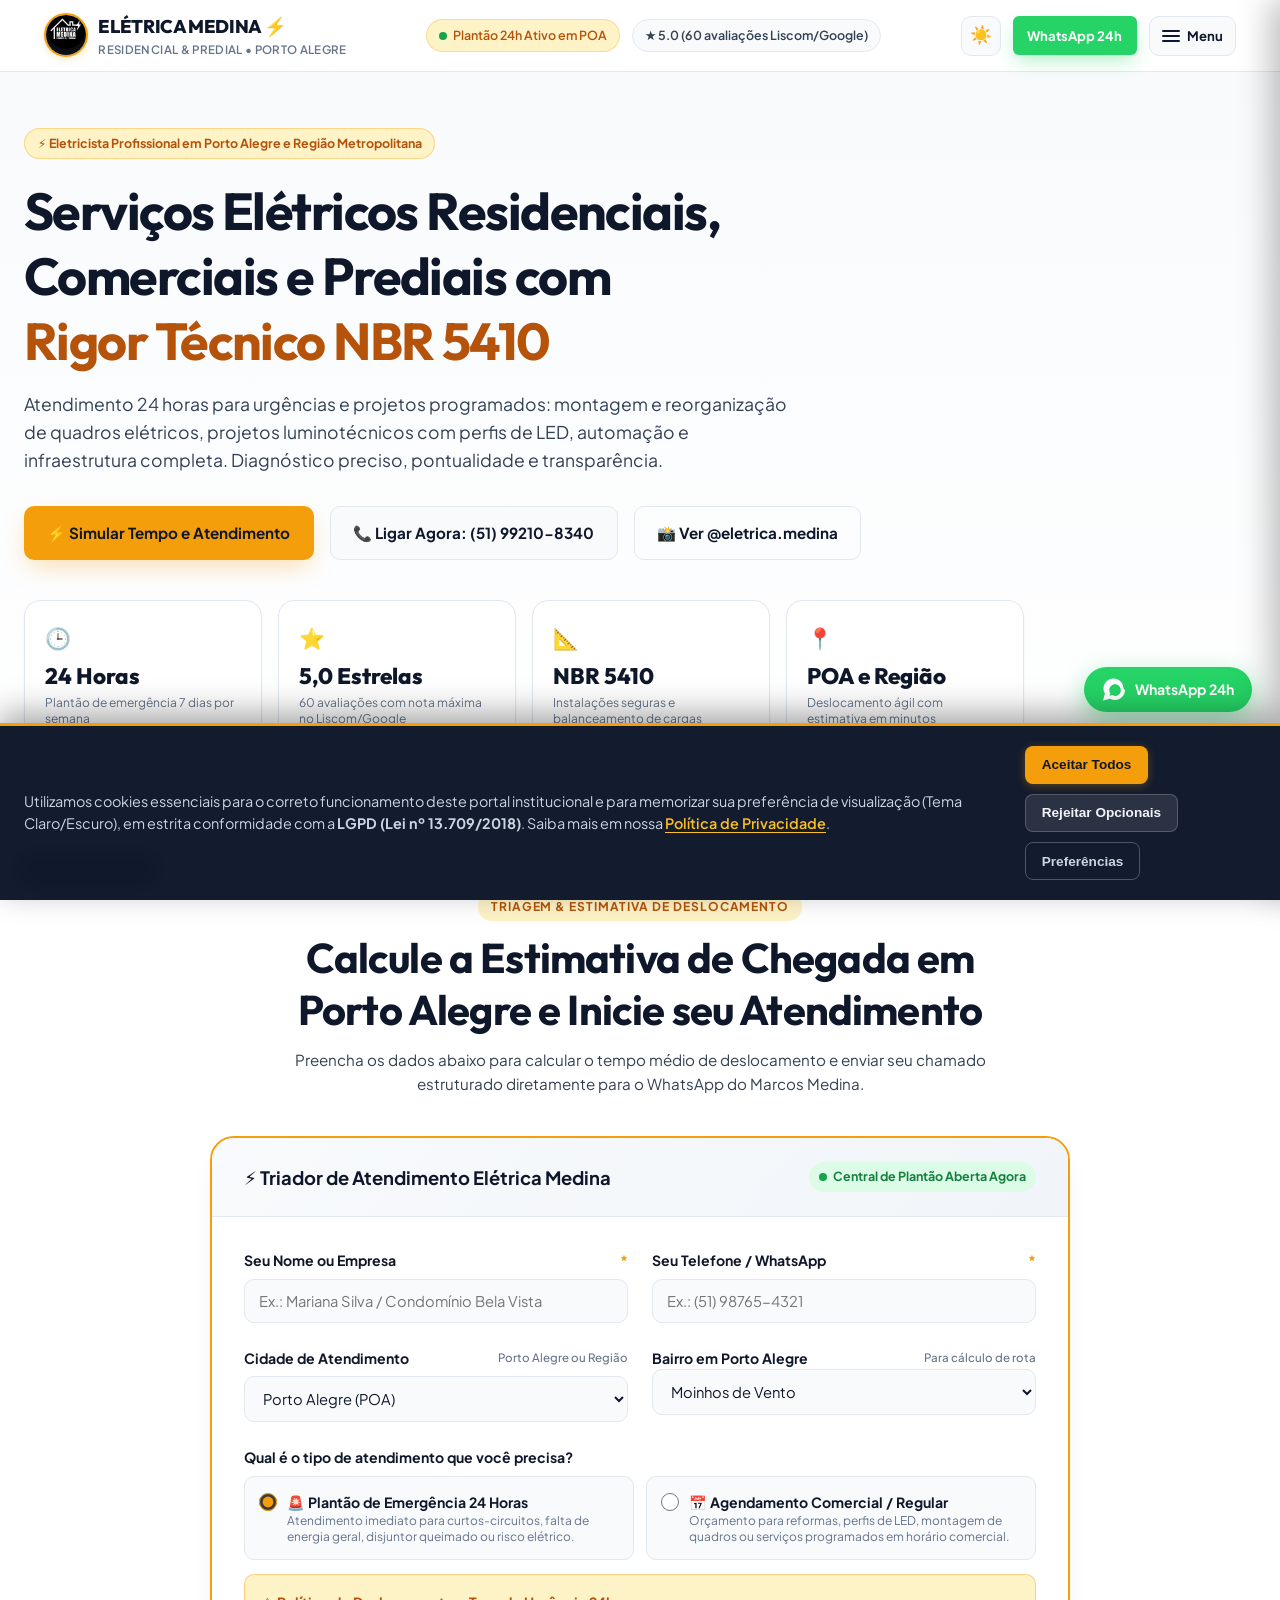
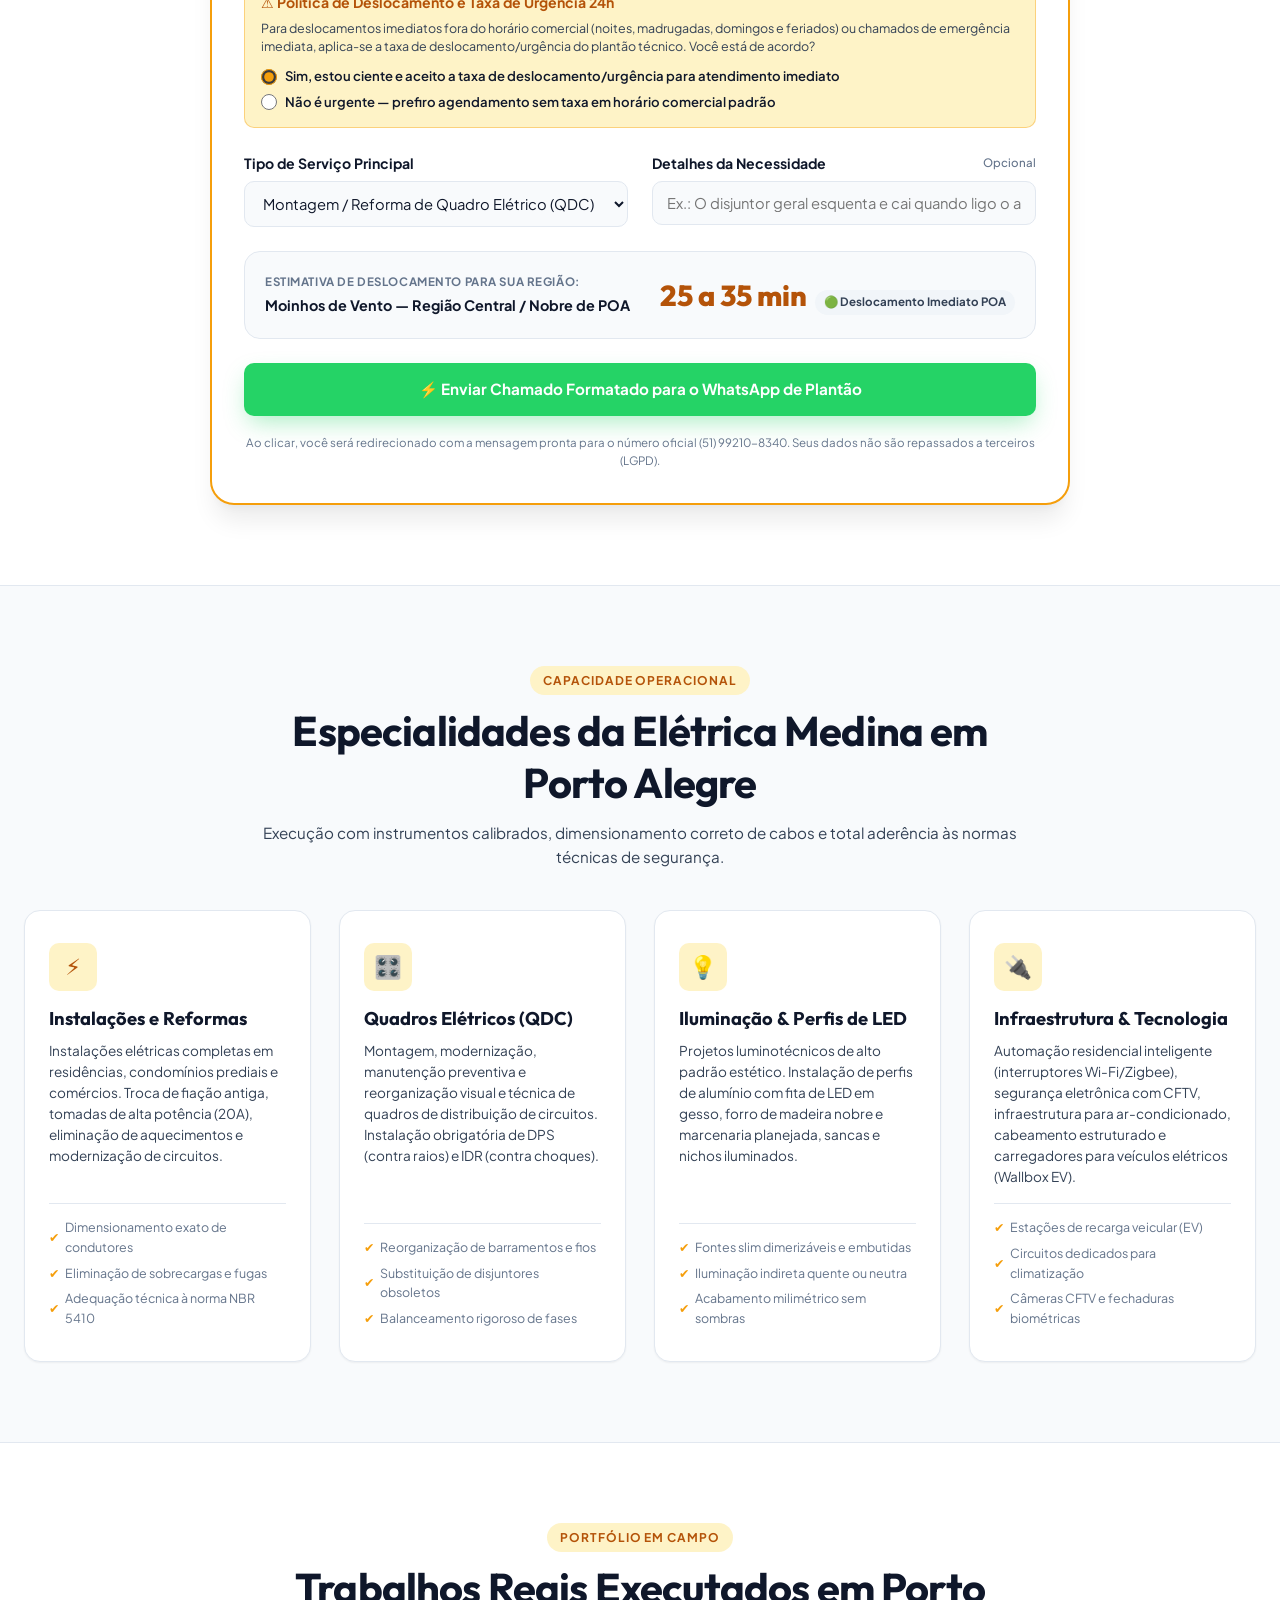
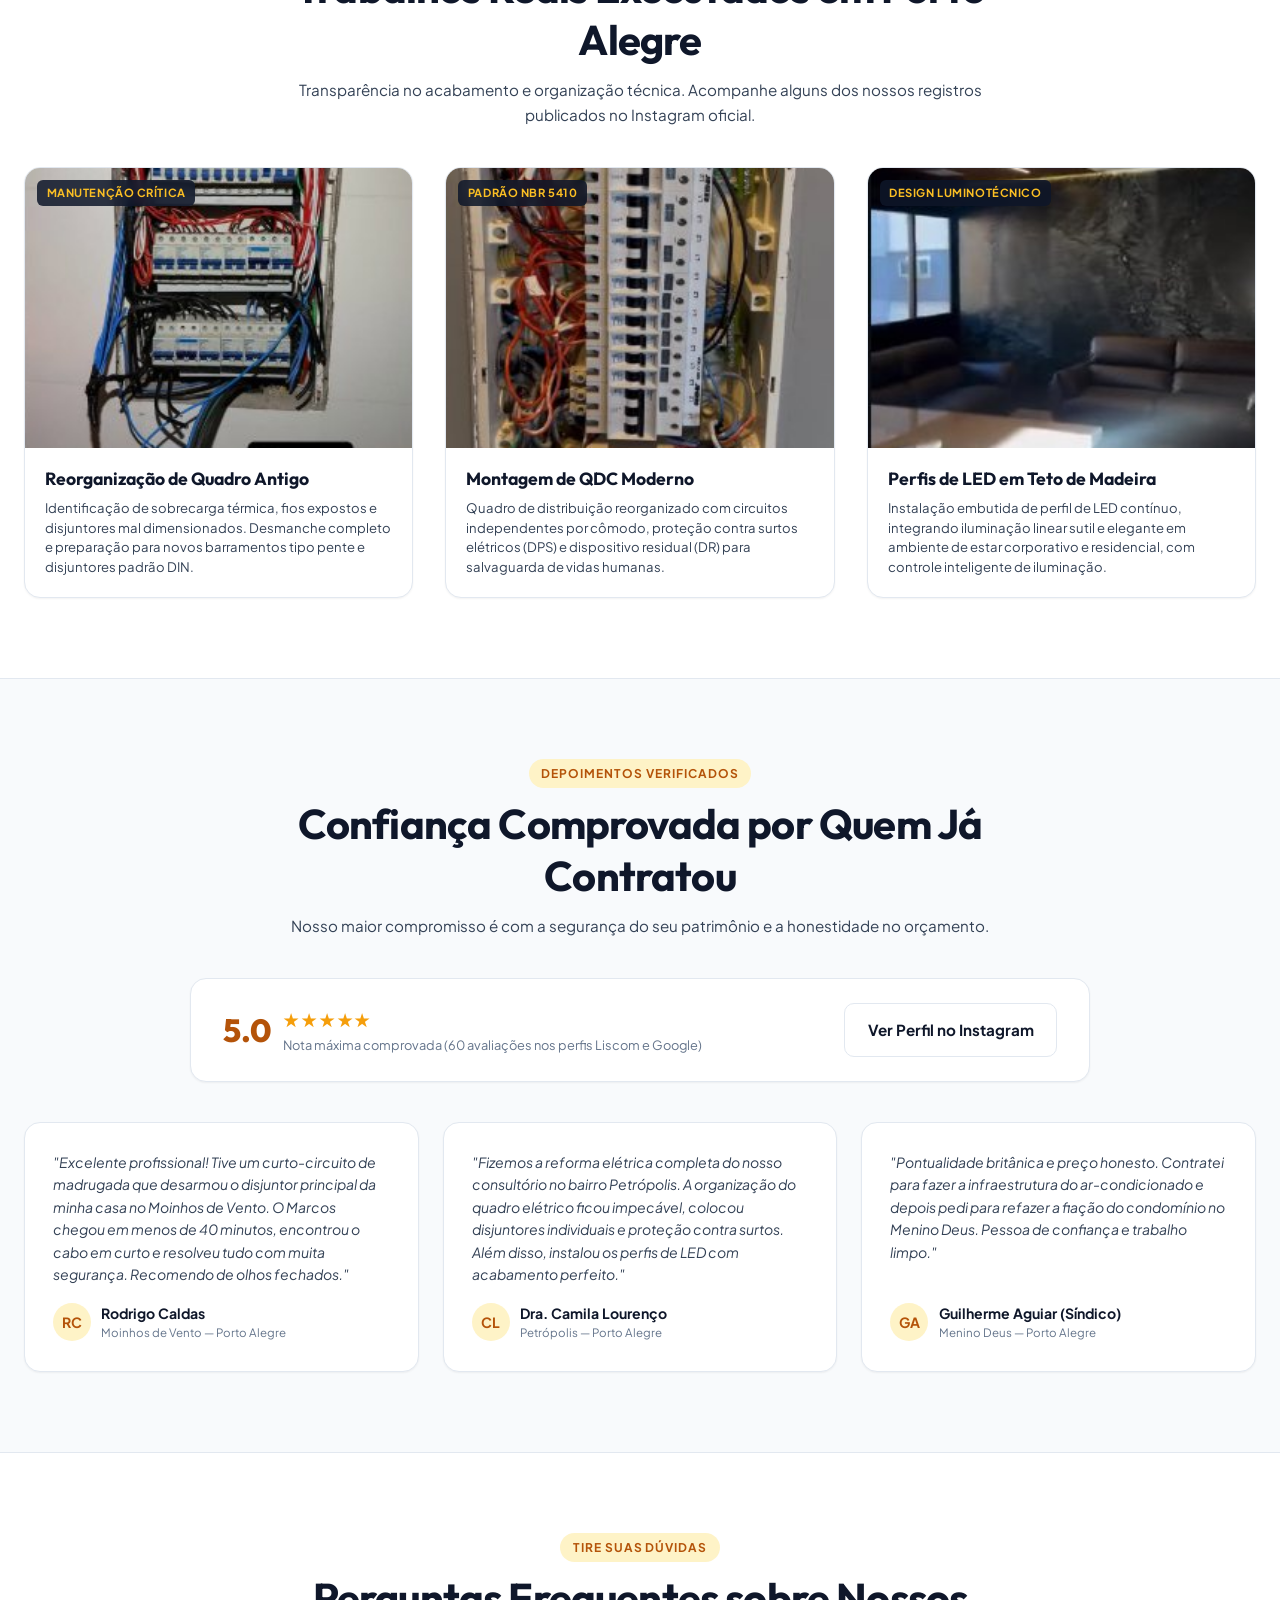
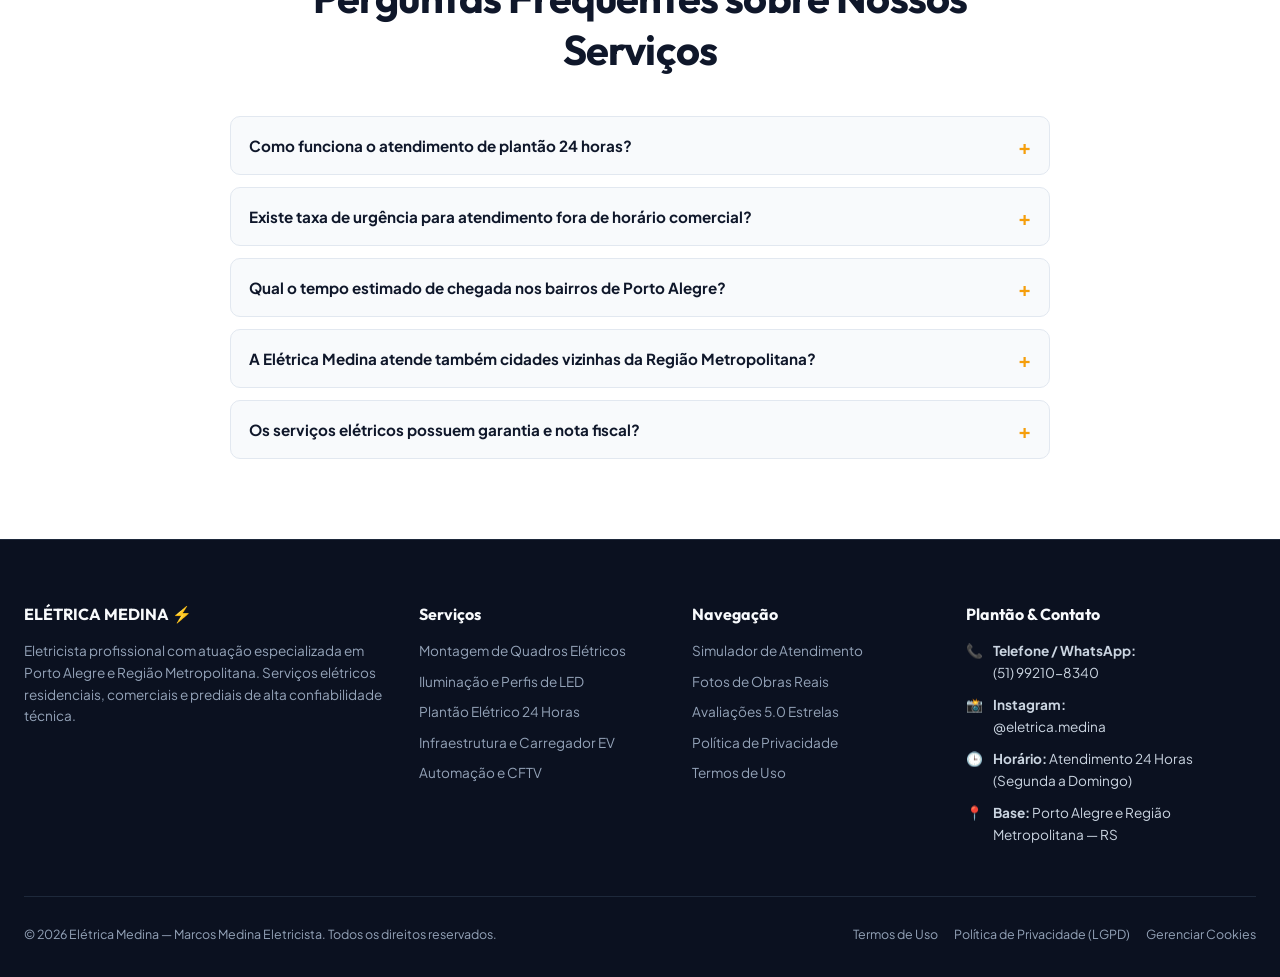
==== commit 91e00e10: "fix(mobile): optimize mobile responsiveness, prevent zero-wrap overflow, fix header spacing and impr" ====
--- a/index.html
+++ b/index.html
@@ -121,8 +121,8 @@
           <span class="theme-icon-dark">🌙</span>
         </button>
 
-        <!-- CTA Rápido WhatsApp -->
-        <a href="https://wa.me/5551992108340?text=Ol%C3%A1%2C%20preciso%20de%20atendimento%20da%20El%C3%A9trica%20Medina" class="btn btn-sm btn-whatsapp" target="_blank" rel="noopener noreferrer">
+        <!-- CTA Rápido WhatsApp (Desktop/Tablet) -->
+        <a href="https://wa.me/5551992108340?text=Ol%C3%A1%2C%20preciso%20de%20atendimento%20da%20El%C3%A9trica%20Medina" class="btn btn-sm btn-whatsapp btn-header-whatsapp" target="_blank" rel="noopener noreferrer">
           <span>WhatsApp 24h</span>
         </a>
 
@@ -133,7 +133,7 @@
             <span></span>
             <span></span>
           </span>
-          <span>Menu</span>
+          <span class="btn-hamburger-label">Menu</span>
         </button>
       </div>
     </div>
@@ -558,7 +558,7 @@
         <article class="portfolio-card">
           <div class="portfolio-img-wrapper">
             <span class="portfolio-tag">Manutenção Crítica</span>
-            <img src="assets/obra-quadro-antes.png" alt="Quadro elétrico antes da reorganização técnica" class="portfolio-img" loading="lazy">
+            <img src="assets/obra-quadro-antes.png" alt="Quadro elétrico antes da reorganização técnica" class="portfolio-img" width="260" height="380" loading="lazy">
           </div>
           <div class="portfolio-content">
             <h3 class="portfolio-title">Reorganização de Quadro Antigo</h3>
@@ -572,7 +572,7 @@
         <article class="portfolio-card">
           <div class="portfolio-img-wrapper">
             <span class="portfolio-tag">Padrão NBR 5410</span>
-            <img src="assets/obra-quadro-reforma.png" alt="Quadro elétrico montado e organizado com disjuntores DIN" class="portfolio-img" loading="lazy">
+            <img src="assets/obra-quadro-reforma.png" alt="Quadro elétrico montado e organizado com disjuntores DIN" class="portfolio-img" width="260" height="380" loading="lazy">
           </div>
           <div class="portfolio-content">
             <h3 class="portfolio-title">Montagem de QDC Moderno</h3>
@@ -586,7 +586,7 @@
         <article class="portfolio-card">
           <div class="portfolio-img-wrapper">
             <span class="portfolio-tag">Design Luminotécnico</span>
-            <img src="assets/obra-perfil-led.png" alt="Perfil de LED embutido em teto de madeira nobre" class="portfolio-img" loading="lazy">
+            <img src="assets/obra-perfil-led.png" alt="Perfil de LED embutido em teto de madeira nobre" class="portfolio-img" width="260" height="380" loading="lazy">
           </div>
           <div class="portfolio-content">
             <h3 class="portfolio-title">Perfis de LED em Teto de Madeira</h3>
--- a/css/style.css
+++ b/css/style.css
@@ -1,5 +1,5 @@
 /* ==========================================================================
-   Elétrica Medina — Estilos Oficiais (Mobile-First)
+   Elétrica Medina — Estilos Oficiais (Mobile-First Extremo & Anti-Overflow)
    Porto Alegre e Região Metropolitana • Atendimento 24 Horas
    Padrão: Tema Claro (Light) + Suporte Nativo a Tema Escuro ([data-theme="dark"])
    ========================================================================== */
@@ -56,7 +56,7 @@
   --radius-xl: 24px;
   --radius-pill: 9999px;
 
-  --header-height: 76px;
+  --header-height: 72px;
   --transition: all 0.25s cubic-bezier(0.16, 1, 0.3, 1);
 }
 
@@ -93,11 +93,18 @@
   --shadow-primary: 0 10px 25px -5px rgba(245, 158, 11, 0.25);
 }
 
-/* Reset Base */
+/* Reset Base com Proteção Total Contra Overflow Horizontal */
 *, *::before, *::after {
   box-sizing: border-box;
   margin: 0;
   padding: 0;
+}
+
+html, body {
+  width: 100%;
+  max-width: 100vw;
+  overflow-x: hidden;
+  position: relative;
 }
 
 html {
@@ -112,7 +119,6 @@
   color: var(--text-primary);
   line-height: 1.6;
   transition: background-color 0.3s ease, color 0.3s ease;
-  overflow-x: hidden;
 }
 
 h1, h2, h3, h4, h5, h6 {
@@ -120,6 +126,7 @@
   color: var(--text-primary);
   line-height: 1.25;
   font-weight: 700;
+  word-break: break-word;
 }
 
 a {
@@ -135,13 +142,14 @@
 }
 
 /* ==========================================================================
-   Header & Navegação (Padrão Executivo Sem Poluição Visual)
+   Header & Navegação (Blindagem Mobile-First)
    ========================================================================== */
 .site-header {
   position: sticky;
   top: 0;
   left: 0;
   right: 0;
+  width: 100%;
   height: var(--header-height);
   background: rgba(255, 255, 255, 0.95);
   backdrop-filter: blur(12px);
@@ -159,27 +167,42 @@
   max-width: 1240px;
   margin: 0 auto;
   height: 100%;
-  padding: 0 1.5rem;
+  padding: 0 1rem;
   display: flex;
   align-items: center;
   justify-content: space-between;
-  gap: 1rem;
+  gap: 0.5rem;
+}
+
+@media (min-width: 768px) {
+  .header-container {
+    padding: 0 1.5rem;
+    gap: 1rem;
+  }
 }
 
 .brand-logo {
   display: flex;
   align-items: center;
-  gap: 0.85rem;
+  gap: 0.65rem;
   flex-shrink: 0;
 }
 
 .logo-img {
-  width: 44px;
-  height: 44px;
+  width: 38px;
+  height: 38px;
   border-radius: 50%;
   object-fit: cover;
   border: 2px solid var(--primary);
-  box-shadow: 0 2px 8px rgba(245, 158, 11, 0.2);
+  box-shadow: 0 2px 6px rgba(245, 158, 11, 0.25);
+  flex-shrink: 0;
+}
+
+@media (min-width: 768px) {
+  .logo-img {
+    width: 44px;
+    height: 44px;
+  }
 }
 
 .brand-text {
@@ -189,28 +212,52 @@
 
 .brand-title {
   font-family: 'Outfit', sans-serif;
-  font-size: 1.15rem;
+  font-size: 0.98rem;
   font-weight: 800;
   letter-spacing: -0.02em;
   color: var(--text-primary);
   display: flex;
   align-items: center;
-  gap: 0.35rem;
+  gap: 0.25rem;
+  white-space: nowrap;
+}
+
+@media (min-width: 768px) {
+  .brand-title {
+    font-size: 1.15rem;
+  }
 }
 
 .brand-subtitle {
-  font-size: 0.72rem;
+  font-size: 0.65rem;
   font-weight: 600;
   color: var(--text-muted);
   text-transform: uppercase;
-  letter-spacing: 0.04em;
+  letter-spacing: 0.03em;
+  white-space: nowrap;
+  max-width: 160px;
+  overflow: hidden;
+  text-overflow: ellipsis;
+}
+
+@media (min-width: 768px) {
+  .brand-subtitle {
+    font-size: 0.72rem;
+    max-width: none;
+  }
+}
+
+@media (max-width: 380px) {
+  .brand-subtitle {
+    display: none;
+  }
 }
 
 .header-badges {
   display: none;
 }
 
-@media (min-width: 960px) {
+@media (min-width: 992px) {
   .header-badges {
     display: flex;
     align-items: center;
@@ -258,23 +305,42 @@
 .header-actions {
   display: flex;
   align-items: center;
-  gap: 0.75rem;
+  gap: 0.45rem;
   flex-shrink: 0;
 }
 
-/* Botões do Topo */
+@media (min-width: 768px) {
+  .header-actions {
+    gap: 0.75rem;
+  }
+}
+
+/* Oculta botão de WhatsApp no header em telas menores em favor do flutuante e do drawer */
+.site-header .btn-header-whatsapp {
+  display: none;
+}
+
+@media (min-width: 580px) {
+  .site-header .btn-header-whatsapp {
+    display: inline-flex;
+  }
+}
+
+/* Botões do Topo com Touch Target Adequado */
 .theme-toggle-btn {
   background: var(--bg-secondary);
   border: 1px solid var(--border-subtle);
   color: var(--text-primary);
   width: 40px;
   height: 40px;
+  min-width: 40px;
+  min-height: 40px;
   border-radius: var(--radius-md);
   cursor: pointer;
   display: flex;
   align-items: center;
   justify-content: center;
-  font-size: 1.15rem;
+  font-size: 1.1rem;
   transition: var(--transition);
 }
 
@@ -287,19 +353,20 @@
 [data-theme="dark"] .theme-icon-light { display: none; }
 [data-theme="dark"] .theme-icon-dark { display: inline-block; }
 
-/* Botão Menu Hambúrguer (Os 3 Risquinhos Anti-Poluição Visual) */
+/* Botão Menu Hambúrguer ("3 risquinhos") */
 .btn-hamburger {
   background: var(--bg-secondary);
   border: 1px solid var(--border-subtle);
   color: var(--text-primary);
-  padding: 0.55rem 0.9rem;
+  padding: 0.5rem 0.75rem;
+  min-height: 40px;
   border-radius: var(--radius-md);
   cursor: pointer;
   display: inline-flex;
   align-items: center;
-  gap: 0.5rem;
+  gap: 0.45rem;
   font-family: 'Plus Jakarta Sans', sans-serif;
-  font-size: 0.85rem;
+  font-size: 0.82rem;
   font-weight: 700;
   transition: var(--transition);
 }
@@ -312,6 +379,15 @@
 
 [data-theme="dark"] .btn-hamburger:hover {
   color: #fbbf24;
+}
+
+@media (max-width: 420px) {
+  .btn-hamburger span.btn-hamburger-label {
+    display: none;
+  }
+  .btn-hamburger {
+    padding: 0.5rem 0.65rem;
+  }
 }
 
 .hamburger-lines {
@@ -337,7 +413,7 @@
 .drawer-backdrop {
   position: fixed;
   inset: 0;
-  background: rgba(15, 23, 42, 0.65);
+  background: rgba(15, 23, 42, 0.7);
   backdrop-filter: blur(4px);
   -webkit-backdrop-filter: blur(4px);
   z-index: 10001;
@@ -356,17 +432,17 @@
   top: 0;
   right: 0;
   bottom: 0;
-  width: 100%;
-  max-width: 380px;
+  width: 85%;
+  max-width: 320px;
   background: var(--bg-primary);
   border-left: 1px solid var(--border-subtle);
-  box-shadow: -10px 0 30px rgba(0, 0, 0, 0.15);
+  box-shadow: -10px 0 30px rgba(0, 0, 0, 0.25);
   z-index: 10002;
   transform: translateX(100%);
   transition: transform 0.35s cubic-bezier(0.16, 1, 0.3, 1);
   display: flex;
   flex-direction: column;
-  padding: 1.5rem;
+  padding: 1.25rem 1rem;
   overflow-y: auto;
 }
 
@@ -378,22 +454,22 @@
   display: flex;
   align-items: center;
   justify-content: space-between;
-  padding-bottom: 1.25rem;
+  padding-bottom: 1rem;
   border-bottom: 1px solid var(--border-subtle);
 }
 
 .drawer-title {
-  font-size: 1.1rem;
+  font-size: 1.05rem;
   font-weight: 700;
 }
 
 .btn-close-drawer {
   background: var(--bg-secondary);
   border: 1px solid var(--border-subtle);
-  width: 36px;
-  height: 36px;
+  width: 40px;
+  height: 40px;
   border-radius: var(--radius-md);
-  font-size: 1.2rem;
+  font-size: 1.4rem;
   cursor: pointer;
   display: flex;
   align-items: center;
@@ -409,8 +485,8 @@
 .drawer-nav {
   display: flex;
   flex-direction: column;
-  gap: 0.5rem;
-  padding: 1.5rem 0;
+  gap: 0.45rem;
+  padding: 1.25rem 0;
 }
 
 .drawer-nav a {
@@ -418,8 +494,9 @@
   align-items: center;
   justify-content: space-between;
   padding: 0.85rem 1rem;
+  min-height: 46px;
   border-radius: var(--radius-md);
-  font-size: 0.95rem;
+  font-size: 0.92rem;
   font-weight: 600;
   color: var(--text-secondary);
   background: var(--bg-secondary);
@@ -430,28 +507,28 @@
   background: var(--bg-tertiary);
   border-color: var(--border-subtle);
   color: var(--text-primary);
-  padding-left: 1.25rem;
+  padding-left: 1.2rem;
 }
 
 .drawer-footer {
   margin-top: auto;
-  padding-top: 1.5rem;
+  padding-top: 1.25rem;
   border-top: 1px solid var(--border-subtle);
   display: flex;
   flex-direction: column;
-  gap: 1rem;
+  gap: 0.85rem;
 }
 
 .drawer-contact-card {
   background: var(--bg-secondary);
   border: 1px solid var(--border-subtle);
   border-radius: var(--radius-md);
-  padding: 1rem;
-  font-size: 0.85rem;
+  padding: 0.85rem;
+  font-size: 0.82rem;
 }
 
 .drawer-contact-card p {
-  margin-bottom: 0.4rem;
+  margin-bottom: 0.35rem;
   color: var(--text-secondary);
 }
 
@@ -467,7 +544,8 @@
   align-items: center;
   justify-content: center;
   gap: 0.55rem;
-  padding: 0.85rem 1.6rem;
+  padding: 0.85rem 1.4rem;
+  min-height: 44px;
   border-radius: var(--radius-md);
   font-family: 'Plus Jakarta Sans', sans-serif;
   font-size: 0.95rem;
@@ -475,13 +553,14 @@
   cursor: pointer;
   transition: var(--transition);
   border: 1px solid transparent;
-  white-space: nowrap;
   text-align: center;
+  word-break: break-word;
 }
 
 .btn-sm {
-  padding: 0.55rem 1rem;
+  padding: 0.5rem 0.85rem;
   font-size: 0.82rem;
+  min-height: 38px;
   border-radius: var(--radius-sm);
 }
 
@@ -535,13 +614,19 @@
 }
 
 /* ==========================================================================
-   Hero Section
+   Hero Section (Otimizado Mobile)
    ========================================================================== */
 .hero-section {
   position: relative;
-  padding: 3.5rem 1.5rem 4rem;
+  padding: 2.25rem 1rem 3rem;
   background: linear-gradient(180deg, var(--bg-secondary) 0%, var(--bg-primary) 100%);
   border-bottom: 1px solid var(--border-subtle);
+}
+
+@media (min-width: 768px) {
+  .hero-section {
+    padding: 3.5rem 1.5rem 4rem;
+  }
 }
 
 .hero-container {
@@ -552,15 +637,16 @@
 .hero-badge {
   display: inline-flex;
   align-items: center;
-  gap: 0.5rem;
+  gap: 0.4rem;
   background: var(--primary-subtle);
   border: 1px solid rgba(245, 158, 11, 0.35);
   color: var(--primary-dark);
-  font-size: 0.85rem;
-  font-weight: 700;
-  padding: 0.4rem 0.95rem;
+  font-size: 0.78rem;
+  font-weight: 700;
+  padding: 0.35rem 0.8rem;
   border-radius: var(--radius-pill);
-  margin-bottom: 1.5rem;
+  margin-bottom: 1.25rem;
+  line-height: 1.4;
 }
 
 [data-theme="dark"] .hero-badge {
@@ -568,16 +654,10 @@
 }
 
 .hero-title {
-  font-size: 2.25rem;
+  font-size: clamp(1.75rem, 5.5vw, 3.25rem);
   letter-spacing: -0.03em;
-  margin-bottom: 1.25rem;
+  margin-bottom: 1rem;
   max-width: 900px;
-}
-
-@media (min-width: 768px) {
-  .hero-title {
-    font-size: 3.25rem;
-  }
 }
 
 .hero-highlight {
@@ -591,40 +671,73 @@
 }
 
 .hero-subtitle {
-  font-size: 1.1rem;
+  font-size: 0.98rem;
   color: var(--text-secondary);
-  line-height: 1.65;
+  line-height: 1.6;
   max-width: 780px;
-  margin-bottom: 2rem;
+  margin-bottom: 1.75rem;
+}
+
+@media (min-width: 768px) {
+  .hero-subtitle {
+    font-size: 1.1rem;
+    margin-bottom: 2rem;
+  }
 }
 
 .hero-actions {
   display: flex;
-  flex-wrap: wrap;
-  gap: 1rem;
-  margin-bottom: 3rem;
+  flex-direction: column;
+  gap: 0.75rem;
+  margin-bottom: 2.5rem;
+}
+
+@media (min-width: 580px) {
+  .hero-actions {
+    flex-direction: row;
+    flex-wrap: wrap;
+    gap: 1rem;
+  }
+}
+
+.hero-actions .btn {
+  width: 100%;
+}
+
+@media (min-width: 580px) {
+  .hero-actions .btn {
+    width: auto;
+  }
 }
 
 .hero-stats-grid {
   display: grid;
   grid-template-columns: repeat(2, 1fr);
-  gap: 1rem;
+  gap: 0.75rem;
   max-width: 1000px;
 }
 
 @media (min-width: 768px) {
   .hero-stats-grid {
     grid-template-columns: repeat(4, 1fr);
+    gap: 1rem;
   }
 }
 
 .stat-card {
   background: var(--bg-card);
   border: 1px solid var(--border-card);
-  border-radius: var(--radius-lg);
-  padding: 1.25rem;
+  border-radius: var(--radius-md);
+  padding: 0.9rem;
   box-shadow: var(--shadow-sm);
   transition: var(--transition);
+}
+
+@media (min-width: 768px) {
+  .stat-card {
+    border-radius: var(--radius-lg);
+    padding: 1.25rem;
+  }
 }
 
 .stat-card:hover {
@@ -634,49 +747,61 @@
 }
 
 .stat-icon {
-  font-size: 1.5rem;
-  margin-bottom: 0.5rem;
+  font-size: 1.3rem;
+  margin-bottom: 0.35rem;
 }
 
 .stat-number {
-  font-size: 1.4rem;
+  font-size: 1.2rem;
   font-weight: 800;
   color: var(--text-primary);
   font-family: 'Outfit', sans-serif;
 }
 
+@media (min-width: 768px) {
+  .stat-number {
+    font-size: 1.4rem;
+  }
+}
+
 .stat-label {
-  font-size: 0.8rem;
+  font-size: 0.75rem;
   color: var(--text-muted);
-  line-height: 1.35;
+  line-height: 1.3;
 }
 
 /* ==========================================================================
-   Simulador de Atendimento e Triagem Rápida (O Diferencial Principal)
+   Simulador de Atendimento e Triagem Rápida (100% Mobile Ready)
    ========================================================================== */
 .simulator-section {
-  padding: 5rem 1.5rem;
+  padding: 3rem 1rem;
   background: var(--bg-primary);
   position: relative;
+}
+
+@media (min-width: 768px) {
+  .simulator-section {
+    padding: 5rem 1.5rem;
+  }
 }
 
 .section-header {
   text-align: center;
   max-width: 760px;
-  margin: 0 auto 3rem;
+  margin: 0 auto 2.5rem;
 }
 
 .section-tag {
   display: inline-block;
   background: var(--primary-subtle);
   color: var(--primary-dark);
-  font-size: 0.8rem;
+  font-size: 0.75rem;
   font-weight: 700;
   text-transform: uppercase;
   letter-spacing: 0.08em;
-  padding: 0.35rem 0.85rem;
+  padding: 0.3rem 0.8rem;
   border-radius: var(--radius-pill);
-  margin-bottom: 0.75rem;
+  margin-bottom: 0.65rem;
 }
 
 [data-theme="dark"] .section-tag {
@@ -684,19 +809,13 @@
 }
 
 .section-title {
-  font-size: 2rem;
-  margin-bottom: 0.85rem;
+  font-size: clamp(1.6rem, 5vw, 2.6rem);
+  margin-bottom: 0.75rem;
   letter-spacing: -0.02em;
 }
 
-@media (min-width: 768px) {
-  .section-title {
-    font-size: 2.6rem;
-  }
-}
-
 .section-desc {
-  font-size: 1.05rem;
+  font-size: 0.95rem;
   color: var(--text-secondary);
 }
 
@@ -705,18 +824,24 @@
   margin: 0 auto;
   background: var(--bg-card);
   border: 2px solid var(--primary);
-  border-radius: var(--radius-xl);
+  border-radius: var(--radius-lg);
   box-shadow: var(--shadow-xl);
   overflow: hidden;
 }
 
+@media (min-width: 768px) {
+  .simulator-card {
+    border-radius: var(--radius-xl);
+  }
+}
+
 .simulator-card-header {
   background: linear-gradient(135deg, var(--bg-secondary) 0%, var(--bg-tertiary) 100%);
-  padding: 1.5rem 2rem;
+  padding: 1.15rem 1.25rem;
   border-bottom: 1px solid var(--border-subtle);
   display: flex;
   flex-direction: column;
-  gap: 0.5rem;
+  gap: 0.65rem;
 }
 
 @media (min-width: 600px) {
@@ -724,42 +849,57 @@
     flex-direction: row;
     align-items: center;
     justify-content: space-between;
+    padding: 1.5rem 2rem;
   }
 }
 
 .sim-header-title {
-  font-size: 1.25rem;
-  font-weight: 700;
-  display: flex;
-  align-items: center;
-  gap: 0.5rem;
+  font-size: 1.15rem;
+  font-weight: 700;
+  display: flex;
+  align-items: center;
+  gap: 0.4rem;
 }
 
 .sim-header-badge {
   background: var(--success-subtle);
   color: var(--success-text);
-  font-size: 0.8rem;
-  font-weight: 700;
-  padding: 0.3rem 0.75rem;
+  font-size: 0.78rem;
+  font-weight: 700;
+  padding: 0.3rem 0.65rem;
   border-radius: var(--radius-pill);
   display: inline-flex;
   align-items: center;
   gap: 0.35rem;
+  align-self: flex-start;
+}
+
+@media (min-width: 600px) {
+  .sim-header-badge {
+    align-self: center;
+  }
 }
 
 .simulator-card-body {
-  padding: 2rem;
+  padding: 1.25rem 1rem;
+}
+
+@media (min-width: 640px) {
+  .simulator-card-body {
+    padding: 2rem;
+  }
 }
 
 .sim-form-grid {
   display: grid;
   grid-template-columns: 1fr;
-  gap: 1.5rem;
+  gap: 1.15rem;
 }
 
 @media (min-width: 640px) {
   .sim-form-grid {
     grid-template-columns: repeat(2, 1fr);
+    gap: 1.5rem;
   }
   .form-col-full {
     grid-column: span 2;
@@ -769,29 +909,32 @@
 .form-group {
   display: flex;
   flex-direction: column;
-  gap: 0.5rem;
+  gap: 0.45rem;
 }
 
 .form-label {
-  font-size: 0.9rem;
+  font-size: 0.88rem;
   font-weight: 700;
   color: var(--text-primary);
   display: flex;
   align-items: center;
   justify-content: space-between;
+  flex-wrap: wrap;
+  gap: 0.25rem;
 }
 
 .form-label-hint {
-  font-size: 0.75rem;
+  font-size: 0.72rem;
   font-weight: 500;
   color: var(--text-muted);
 }
 
 .form-input, .form-select, .form-textarea {
   width: 100%;
-  padding: 0.85rem 1rem;
+  padding: 0.75rem 0.85rem;
+  min-height: 44px;
   font-family: inherit;
-  font-size: 0.95rem;
+  font-size: 0.92rem;
   color: var(--text-primary);
   background: var(--bg-secondary);
   border: 1px solid var(--border-subtle);
@@ -808,19 +951,20 @@
 
 .form-textarea {
   resize: vertical;
-  min-height: 90px;
+  min-height: 80px;
 }
 
 /* Seletores de Modalidade de Atendimento */
 .radio-toggle-group {
   display: grid;
   grid-template-columns: 1fr;
-  gap: 0.75rem;
+  gap: 0.65rem;
 }
 
 @media (min-width: 600px) {
   .radio-toggle-group {
     grid-template-columns: repeat(2, 1fr);
+    gap: 0.75rem;
   }
 }
 
@@ -828,11 +972,11 @@
   position: relative;
   display: flex;
   align-items: flex-start;
-  gap: 0.75rem;
+  gap: 0.65rem;
   background: var(--bg-secondary);
   border: 1px solid var(--border-subtle);
   border-radius: var(--radius-md);
-  padding: 1rem;
+  padding: 0.85rem;
   cursor: pointer;
   transition: var(--transition);
 }
@@ -844,9 +988,10 @@
 
 .radio-card input[type="radio"] {
   accent-color: var(--primary);
-  margin-top: 0.2rem;
+  margin-top: 0.15rem;
   width: 18px;
   height: 18px;
+  flex-shrink: 0;
 }
 
 .radio-card-content {
@@ -855,13 +1000,13 @@
 }
 
 .radio-card-title {
-  font-size: 0.92rem;
+  font-size: 0.88rem;
   font-weight: 700;
   color: var(--text-primary);
 }
 
 .radio-card-desc {
-  font-size: 0.78rem;
+  font-size: 0.75rem;
   color: var(--text-muted);
   line-height: 1.35;
 }
@@ -871,8 +1016,8 @@
   background: var(--primary-subtle);
   border: 1px solid rgba(245, 158, 11, 0.4);
   border-radius: var(--radius-md);
-  padding: 1.25rem;
-  margin-top: 0.5rem;
+  padding: 1rem;
+  margin-top: 0.4rem;
   animation: fadeIn 0.3s ease;
 }
 
@@ -882,13 +1027,13 @@
 }
 
 .urgencia-box-title {
-  font-size: 0.92rem;
+  font-size: 0.88rem;
   font-weight: 700;
   color: var(--primary-dark);
-  margin-bottom: 0.4rem;
-  display: flex;
-  align-items: center;
-  gap: 0.4rem;
+  margin-bottom: 0.35rem;
+  display: flex;
+  align-items: center;
+  gap: 0.35rem;
 }
 
 [data-theme="dark"] .urgencia-box-title {
@@ -896,47 +1041,52 @@
 }
 
 .urgencia-box-text {
+  font-size: 0.78rem;
+  color: var(--text-secondary);
+  margin-bottom: 0.75rem;
+  line-height: 1.45;
+}
+
+.taxa-options {
+  display: flex;
+  flex-direction: column;
+  gap: 0.5rem;
+}
+
+.taxa-label {
+  display: flex;
+  align-items: flex-start;
+  gap: 0.5rem;
   font-size: 0.82rem;
-  color: var(--text-secondary);
-  margin-bottom: 0.85rem;
-  line-height: 1.45;
-}
-
-.taxa-options {
-  display: flex;
-  flex-direction: column;
-  gap: 0.5rem;
-}
-
-.taxa-label {
-  display: flex;
-  align-items: center;
-  gap: 0.5rem;
-  font-size: 0.85rem;
   font-weight: 600;
   cursor: pointer;
   color: var(--text-primary);
+  line-height: 1.35;
 }
 
 .taxa-label input {
   accent-color: var(--primary);
   width: 16px;
   height: 16px;
+  flex-shrink: 0;
+  margin-top: 0.1rem;
 }
 
 /* Painel de Estimativa em Tempo Real */
 .estimate-preview-card {
   background: var(--bg-secondary);
   border: 1px solid var(--border-subtle);
-  border-radius: var(--radius-lg);
-  padding: 1.25rem;
-  display: flex;
-  flex-direction: column;
-  gap: 0.75rem;
+  border-radius: var(--radius-md);
+  padding: 1rem;
+  display: flex;
+  flex-direction: column;
+  gap: 0.65rem;
 }
 
 @media (min-width: 600px) {
   .estimate-preview-card {
+    border-radius: var(--radius-lg);
+    padding: 1.25rem;
     flex-direction: row;
     align-items: center;
     justify-content: space-between;
@@ -946,11 +1096,11 @@
 .estimate-left {
   display: flex;
   flex-direction: column;
-  gap: 0.2rem;
+  gap: 0.15rem;
 }
 
 .estimate-title {
-  font-size: 0.75rem;
+  font-size: 0.72rem;
   font-weight: 700;
   text-transform: uppercase;
   letter-spacing: 0.05em;
@@ -958,7 +1108,7 @@
 }
 
 .estimate-zone-name {
-  font-size: 0.95rem;
+  font-size: 0.9rem;
   font-weight: 700;
   color: var(--text-primary);
 }
@@ -967,23 +1117,30 @@
   display: flex;
   align-items: baseline;
   gap: 0.5rem;
+  flex-wrap: wrap;
 }
 
 .estimate-eta-val {
   font-family: 'Outfit', sans-serif;
-  font-size: 1.8rem;
+  font-size: 1.55rem;
   font-weight: 800;
   color: var(--primary-dark);
 }
 
+@media (min-width: 600px) {
+  .estimate-eta-val {
+    font-size: 1.8rem;
+  }
+}
+
 [data-theme="dark"] .estimate-eta-val {
   color: #fbbf24;
 }
 
 .estimate-badge-pill {
-  font-size: 0.75rem;
-  font-weight: 700;
-  padding: 0.25rem 0.6rem;
+  font-size: 0.72rem;
+  font-weight: 700;
+  padding: 0.2rem 0.55rem;
   border-radius: var(--radius-pill);
   background: var(--bg-tertiary);
   color: var(--text-secondary);
@@ -991,26 +1148,34 @@
 
 .sim-submit-btn {
   width: 100%;
-  padding: 1.15rem;
-  font-size: 1.05rem;
+  padding: 0.95rem 1rem;
+  font-size: 0.95rem;
+  line-height: 1.35;
   box-shadow: 0 10px 25px -5px rgba(37, 211, 102, 0.4);
+  white-space: normal;
 }
 
 .sim-privacy-notice {
-  font-size: 0.75rem;
+  font-size: 0.72rem;
   color: var(--text-muted);
   text-align: center;
-  margin-top: 0.75rem;
+  margin-top: 0.65rem;
 }
 
 /* ==========================================================================
    Serviços Oferecidos
    ========================================================================== */
 .services-section {
-  padding: 5rem 1.5rem;
+  padding: 3rem 1rem;
   background: var(--bg-secondary);
   border-top: 1px solid var(--border-subtle);
   border-bottom: 1px solid var(--border-subtle);
+}
+
+@media (min-width: 768px) {
+  .services-section {
+    padding: 5rem 1.5rem;
+  }
 }
 
 .services-grid {
@@ -1018,18 +1183,20 @@
   margin: 0 auto;
   display: grid;
   grid-template-columns: 1fr;
-  gap: 1.75rem;
+  gap: 1.25rem;
 }
 
 @media (min-width: 640px) {
   .services-grid {
     grid-template-columns: repeat(2, 1fr);
+    gap: 1.5rem;
   }
 }
 
 @media (min-width: 1024px) {
   .services-grid {
     grid-template-columns: repeat(4, 1fr);
+    gap: 1.75rem;
   }
 }
 
@@ -1037,11 +1204,17 @@
   background: var(--bg-card);
   border: 1px solid var(--border-card);
   border-radius: var(--radius-lg);
-  padding: 2rem 1.5rem;
+  padding: 1.5rem 1.25rem;
   display: flex;
   flex-direction: column;
   box-shadow: var(--shadow-sm);
   transition: var(--transition);
+}
+
+@media (min-width: 768px) {
+  .service-card {
+    padding: 2rem 1.5rem;
+  }
 }
 
 .service-card:hover {
@@ -1051,15 +1224,15 @@
 }
 
 .service-icon-box {
-  width: 54px;
-  height: 54px;
+  width: 48px;
+  height: 48px;
   background: var(--primary-subtle);
   border-radius: var(--radius-md);
   display: flex;
   align-items: center;
   justify-content: center;
-  font-size: 1.6rem;
-  margin-bottom: 1.25rem;
+  font-size: 1.4rem;
+  margin-bottom: 1rem;
   color: var(--primary-dark);
 }
 
@@ -1068,15 +1241,15 @@
 }
 
 .service-card-title {
-  font-size: 1.2rem;
-  margin-bottom: 0.75rem;
+  font-size: 1.15rem;
+  margin-bottom: 0.65rem;
 }
 
 .service-card-desc {
-  font-size: 0.88rem;
+  font-size: 0.85rem;
   color: var(--text-secondary);
   line-height: 1.55;
-  margin-bottom: 1.25rem;
+  margin-bottom: 1rem;
   flex-grow: 1;
 }
 
@@ -1084,17 +1257,17 @@
   list-style: none;
   display: flex;
   flex-direction: column;
-  gap: 0.4rem;
-  font-size: 0.8rem;
+  gap: 0.35rem;
+  font-size: 0.78rem;
   color: var(--text-muted);
   border-top: 1px solid var(--border-subtle);
-  padding-top: 1rem;
+  padding-top: 0.85rem;
 }
 
 .service-feature-list li {
   display: flex;
   align-items: center;
-  gap: 0.4rem;
+  gap: 0.35rem;
 }
 
 .service-feature-list li::before {
@@ -1107,8 +1280,14 @@
    Galeria e Obras Reais (Instagram Showcase)
    ========================================================================== */
 .portfolio-section {
-  padding: 5rem 1.5rem;
+  padding: 3rem 1rem;
   background: var(--bg-primary);
+}
+
+@media (min-width: 768px) {
+  .portfolio-section {
+    padding: 5rem 1.5rem;
+  }
 }
 
 .portfolio-grid {
@@ -1116,12 +1295,13 @@
   margin: 0 auto;
   display: grid;
   grid-template-columns: 1fr;
-  gap: 2rem;
+  gap: 1.5rem;
 }
 
 @media (min-width: 768px) {
   .portfolio-grid {
     grid-template-columns: repeat(3, 1fr);
+    gap: 2rem;
   }
 }
 
@@ -1144,9 +1324,15 @@
 
 .portfolio-img-wrapper {
   position: relative;
-  height: 280px;
+  height: 220px;
   overflow: hidden;
   background: #0f172a;
+}
+
+@media (min-width: 768px) {
+  .portfolio-img-wrapper {
+    height: 280px;
+  }
 }
 
 .portfolio-img {
@@ -1162,33 +1348,33 @@
 
 .portfolio-tag {
   position: absolute;
-  top: 1rem;
-  left: 1rem;
+  top: 0.75rem;
+  left: 0.75rem;
   background: rgba(15, 23, 42, 0.85);
   color: #fbbf24;
-  font-size: 0.72rem;
+  font-size: 0.7rem;
   font-weight: 700;
   text-transform: uppercase;
   letter-spacing: 0.05em;
-  padding: 0.3rem 0.65rem;
+  padding: 0.25rem 0.6rem;
   border-radius: var(--radius-sm);
   backdrop-filter: blur(4px);
 }
 
 .portfolio-content {
-  padding: 1.5rem;
-  display: flex;
-  flex-direction: column;
-  gap: 0.65rem;
+  padding: 1.25rem;
+  display: flex;
+  flex-direction: column;
+  gap: 0.5rem;
   flex-grow: 1;
 }
 
 .portfolio-title {
-  font-size: 1.15rem;
+  font-size: 1.1rem;
 }
 
 .portfolio-desc {
-  font-size: 0.85rem;
+  font-size: 0.82rem;
   color: var(--text-secondary);
   line-height: 1.5;
 }
@@ -1197,42 +1383,59 @@
    Prova Social / Avaliações (5.0 Estrelas - 60 Avaliações)
    ========================================================================== */
 .reviews-section {
-  padding: 5rem 1.5rem;
+  padding: 3rem 1rem;
   background: var(--bg-secondary);
   border-top: 1px solid var(--border-subtle);
   border-bottom: 1px solid var(--border-subtle);
 }
 
+@media (min-width: 768px) {
+  .reviews-section {
+    padding: 5rem 1.5rem;
+  }
+}
+
 .rating-summary-banner {
   max-width: 900px;
-  margin: 0 auto 3rem;
+  margin: 0 auto 2.5rem;
   background: var(--bg-card);
   border: 1px solid var(--border-card);
   border-radius: var(--radius-lg);
-  padding: 1.5rem 2rem;
+  padding: 1.25rem;
   display: flex;
   flex-direction: column;
   align-items: center;
   justify-content: space-between;
   gap: 1rem;
   box-shadow: var(--shadow-sm);
+  text-align: center;
 }
 
 @media (min-width: 640px) {
   .rating-summary-banner {
     flex-direction: row;
+    padding: 1.5rem 2rem;
+    text-align: left;
   }
 }
 
 .rating-stars-box {
   display: flex;
-  align-items: center;
-  gap: 0.75rem;
+  flex-direction: column;
+  align-items: center;
+  gap: 0.4rem;
+}
+
+@media (min-width: 480px) {
+  .rating-stars-box {
+    flex-direction: row;
+    gap: 0.75rem;
+  }
 }
 
 .rating-score {
   font-family: 'Outfit', sans-serif;
-  font-size: 2.2rem;
+  font-size: 2rem;
   font-weight: 800;
   color: var(--primary-dark);
 }
@@ -1243,12 +1446,12 @@
 
 .stars-gold {
   color: #f59e0b;
-  font-size: 1.25rem;
+  font-size: 1.15rem;
   letter-spacing: 0.1em;
 }
 
 .rating-count {
-  font-size: 0.85rem;
+  font-size: 0.8rem;
   color: var(--text-muted);
 }
 
@@ -1257,12 +1460,13 @@
   margin: 0 auto;
   display: grid;
   grid-template-columns: 1fr;
-  gap: 1.5rem;
+  gap: 1.25rem;
 }
 
 @media (min-width: 768px) {
   .reviews-grid {
     grid-template-columns: repeat(3, 1fr);
+    gap: 1.5rem;
   }
 }
 
@@ -1270,30 +1474,36 @@
   background: var(--bg-card);
   border: 1px solid var(--border-card);
   border-radius: var(--radius-lg);
-  padding: 1.75rem;
+  padding: 1.25rem;
   display: flex;
   flex-direction: column;
   justify-content: space-between;
   box-shadow: var(--shadow-sm);
 }
 
+@media (min-width: 768px) {
+  .review-card {
+    padding: 1.75rem;
+  }
+}
+
 .review-text {
-  font-size: 0.92rem;
+  font-size: 0.88rem;
   color: var(--text-secondary);
   line-height: 1.6;
-  margin-bottom: 1.25rem;
+  margin-bottom: 1rem;
   font-style: italic;
 }
 
 .review-author {
   display: flex;
   align-items: center;
-  gap: 0.75rem;
+  gap: 0.65rem;
 }
 
 .author-avatar {
-  width: 42px;
-  height: 42px;
+  width: 38px;
+  height: 38px;
   border-radius: 50%;
   background: var(--primary-subtle);
   color: var(--primary-dark);
@@ -1301,7 +1511,8 @@
   display: flex;
   align-items: center;
   justify-content: center;
-  font-size: 0.95rem;
+  font-size: 0.88rem;
+  flex-shrink: 0;
 }
 
 [data-theme="dark"] .author-avatar {
@@ -1314,13 +1525,13 @@
 }
 
 .author-name {
-  font-size: 0.9rem;
+  font-size: 0.88rem;
   font-weight: 700;
   color: var(--text-primary);
 }
 
 .author-location {
-  font-size: 0.75rem;
+  font-size: 0.72rem;
   color: var(--text-muted);
 }
 
@@ -1328,8 +1539,14 @@
    FAQ Accordion
    ========================================================================== */
 .faq-section {
-  padding: 5rem 1.5rem;
+  padding: 3rem 1rem;
   background: var(--bg-primary);
+}
+
+@media (min-width: 768px) {
+  .faq-section {
+    padding: 5rem 1.5rem;
+  }
 }
 
 .faq-container {
@@ -1337,7 +1554,7 @@
   margin: 0 auto;
   display: flex;
   flex-direction: column;
-  gap: 1rem;
+  gap: 0.75rem;
 }
 
 .faq-item {
@@ -1356,11 +1573,12 @@
 
 .faq-trigger {
   width: 100%;
-  padding: 1.25rem 1.5rem;
+  padding: 1rem 1.15rem;
+  min-height: 48px;
   background: transparent;
   border: none;
   font-family: inherit;
-  font-size: 1rem;
+  font-size: 0.95rem;
   font-weight: 700;
   color: var(--text-primary);
   text-align: left;
@@ -1368,13 +1586,14 @@
   display: flex;
   align-items: center;
   justify-content: space-between;
-  gap: 1rem;
+  gap: 0.75rem;
 }
 
 .faq-icon {
   font-size: 1.25rem;
   color: var(--primary);
   transition: transform 0.25s ease;
+  flex-shrink: 0;
 }
 
 .faq-item.is-open .faq-icon {
@@ -1383,8 +1602,8 @@
 
 .faq-answer {
   display: none;
-  padding: 0 1.5rem 1.25rem;
-  font-size: 0.9rem;
+  padding: 0 1.15rem 1.15rem;
+  font-size: 0.88rem;
   color: var(--text-secondary);
   line-height: 1.6;
 }
@@ -1400,7 +1619,13 @@
   background: #0b1120;
   color: #94a3b8;
   border-top: 1px solid #1e293b;
-  padding: 4rem 1.5rem 2rem;
+  padding: 3rem 1rem 2rem;
+}
+
+@media (min-width: 768px) {
+  .site-footer {
+    padding: 4rem 1.5rem 2rem;
+  }
 }
 
 .footer-container {
@@ -1408,8 +1633,8 @@
   margin: 0 auto;
   display: grid;
   grid-template-columns: 1fr;
-  gap: 2.5rem;
-  padding-bottom: 3rem;
+  gap: 2rem;
+  padding-bottom: 2.5rem;
   border-bottom: 1px solid #1e293b;
 }
 
@@ -1427,15 +1652,15 @@
 
 .footer-col h4 {
   color: #f8fafc;
-  font-size: 1.05rem;
-  margin-bottom: 1.25rem;
+  font-size: 1rem;
+  margin-bottom: 1rem;
   font-family: 'Outfit', sans-serif;
 }
 
 .footer-brand-desc {
-  font-size: 0.88rem;
+  font-size: 0.85rem;
   line-height: 1.6;
-  margin-top: 1rem;
+  margin-top: 0.75rem;
   color: #94a3b8;
 }
 
@@ -1443,8 +1668,8 @@
   list-style: none;
   display: flex;
   flex-direction: column;
-  gap: 0.65rem;
-  font-size: 0.88rem;
+  gap: 0.55rem;
+  font-size: 0.85rem;
 }
 
 .footer-links-list a:hover {
@@ -1454,9 +1679,9 @@
 .footer-contact-item {
   display: flex;
   align-items: flex-start;
-  gap: 0.65rem;
-  font-size: 0.88rem;
-  margin-bottom: 0.75rem;
+  gap: 0.6rem;
+  font-size: 0.85rem;
+  margin-bottom: 0.65rem;
   color: #cbd5e1;
 }
 
@@ -1466,10 +1691,10 @@
 
 .footer-bottom {
   max-width: 1240px;
-  margin: 2rem auto 0;
-  display: flex;
-  flex-direction: column;
-  gap: 1rem;
+  margin: 1.75rem auto 0;
+  display: flex;
+  flex-direction: column;
+  gap: 0.85rem;
   align-items: center;
   justify-content: space-between;
   font-size: 0.78rem;
@@ -1486,7 +1711,8 @@
 .footer-bottom .footer-links {
   display: flex;
   flex-wrap: wrap;
-  gap: 1.25rem;
+  justify-content: center;
+  gap: 1rem;
 }
 
 .footer-bottom .footer-links a:hover {
@@ -1494,24 +1720,33 @@
 }
 
 /* ==========================================================================
-   Botão Flutuante de WhatsApp 24h
+   Botão Flutuante de WhatsApp 24h (Com Adaptação Inteligente ao Banner LGPD)
    ========================================================================== */
 .whatsapp-float-btn {
   position: fixed;
-  bottom: 1.75rem;
-  right: 1.75rem;
+  bottom: 1.25rem;
+  right: 1.25rem;
   background: var(--whatsapp);
   color: #ffffff;
   border-radius: var(--radius-pill);
-  padding: 0.65rem 1.15rem;
-  display: flex;
-  align-items: center;
-  gap: 0.6rem;
-  font-weight: 700;
-  font-size: 0.88rem;
+  padding: 0.55rem 0.95rem;
+  display: flex;
+  align-items: center;
+  gap: 0.5rem;
+  font-weight: 700;
+  font-size: 0.82rem;
   box-shadow: 0 8px 24px rgba(37, 211, 102, 0.45);
   z-index: 9998;
-  transition: var(--transition);
+  transition: transform 0.3s ease, background 0.2s ease, box-shadow 0.2s ease;
+}
+
+@media (min-width: 600px) {
+  .whatsapp-float-btn {
+    bottom: 1.75rem;
+    right: 1.75rem;
+    padding: 0.65rem 1.15rem;
+    font-size: 0.88rem;
+  }
 }
 
 .whatsapp-float-btn:hover {
@@ -1522,11 +1757,22 @@
 }
 
 .whatsapp-float-icon {
-  width: 28px;
-  height: 28px;
+  width: 24px;
+  height: 24px;
   display: flex;
   align-items: center;
   justify-content: center;
+}
+
+/* Reposiciona botão quando o banner LGPD estiver visível para nunca sobrepor botões */
+body.cookie-banner-active .whatsapp-float-btn {
+  transform: translateY(-160px);
+}
+
+@media (max-width: 640px) {
+  body.cookie-banner-active .whatsapp-float-btn {
+    transform: translateY(-210px);
+  }
 }
 
 /* Páginas Legais */
@@ -1536,20 +1782,28 @@
 
 .legal-container {
   max-width: 860px;
-  margin: 3rem auto;
-  padding: 0 1.5rem;
+  margin: 2rem auto 3rem;
+  padding: 0 1rem;
+}
+
+@media (min-width: 768px) {
+  .legal-container {
+    margin: 3rem auto;
+    padding: 0 1.5rem;
+  }
 }
 
 .legal-content {
   background: var(--bg-card);
   border: 1px solid var(--border-card);
-  border-radius: var(--radius-xl);
-  padding: 2.5rem 2rem;
+  border-radius: var(--radius-lg);
+  padding: 1.5rem 1.25rem;
   box-shadow: var(--shadow-sm);
 }
 
 @media (min-width: 768px) {
   .legal-content {
+    border-radius: var(--radius-xl);
     padding: 3.5rem 3rem;
   }
 }
@@ -1558,12 +1812,12 @@
   display: inline-block;
   background: var(--primary-subtle);
   color: var(--primary-dark);
-  font-size: 0.78rem;
+  font-size: 0.75rem;
   font-weight: 700;
   text-transform: uppercase;
-  padding: 0.35rem 0.75rem;
+  padding: 0.3rem 0.7rem;
   border-radius: var(--radius-pill);
-  margin-bottom: 1rem;
+  margin-bottom: 0.85rem;
 }
 
 [data-theme="dark"] .legal-header-badge {
@@ -1571,47 +1825,47 @@
 }
 
 .legal-content h1 {
-  font-size: 2.2rem;
+  font-size: clamp(1.6rem, 5vw, 2.2rem);
   margin-bottom: 0.5rem;
 }
 
 .legal-date {
-  font-size: 0.85rem;
+  font-size: 0.8rem;
   color: var(--text-muted);
-  margin-bottom: 2rem;
-  padding-bottom: 1.5rem;
+  margin-bottom: 1.75rem;
+  padding-bottom: 1.25rem;
   border-bottom: 1px solid var(--border-subtle);
 }
 
 .legal-content section {
-  margin-bottom: 2rem;
+  margin-bottom: 1.75rem;
 }
 
 .legal-content h2 {
-  font-size: 1.35rem;
-  margin-bottom: 0.85rem;
+  font-size: 1.2rem;
+  margin-bottom: 0.75rem;
   color: var(--text-primary);
 }
 
 .legal-content p, .legal-content li {
-  font-size: 0.95rem;
+  font-size: 0.9rem;
   color: var(--text-secondary);
-  line-height: 1.7;
+  line-height: 1.65;
 }
 
 .legal-content ul {
-  padding-left: 1.5rem;
-  margin: 0.75rem 0;
+  padding-left: 1.25rem;
+  margin: 0.65rem 0;
 }
 
 .legal-content li {
-  margin-bottom: 0.4rem;
+  margin-bottom: 0.35rem;
 }
 
 .contact-box {
   background: var(--bg-secondary);
   border: 1px solid var(--border-subtle);
   border-radius: var(--radius-md);
-  padding: 1.25rem;
-  margin-top: 1rem;
-}
+  padding: 1rem;
+  margin-top: 0.85rem;
+}
--- a/css/cookies.css
+++ b/css/cookies.css
@@ -1,5 +1,5 @@
 /* ==========================================================================
-   Elétrica Medina — Estilos do Banner e Modal LGPD
+   Elétrica Medina — Estilos do Banner e Modal LGPD (Mobile-First)
    Conforme Lei nº 13.709/2018 (Lei Geral de Proteção de Dados)
    Suporte a Tema Claro (Padrão) e Tema Escuro ([data-theme="dark"])
    ========================================================================== */
@@ -10,15 +10,22 @@
   bottom: 0;
   left: 0;
   right: 0;
+  width: 100%;
   background: rgba(15, 23, 42, 0.98);
   backdrop-filter: blur(12px);
   -webkit-backdrop-filter: blur(12px);
   color: #f1f5f9;
   border-top: 3px solid #f59e0b;
-  box-shadow: 0 -10px 30px rgba(0, 0, 0, 0.25);
+  box-shadow: 0 -10px 30px rgba(0, 0, 0, 0.35);
   z-index: 99999;
-  padding: 1.25rem 1.5rem;
+  padding: 1rem 1rem;
   animation: slideUpCookie 0.4s cubic-bezier(0.16, 1, 0.3, 1);
+}
+
+@media (min-width: 768px) {
+  .cookie-banner {
+    padding: 1.25rem 1.5rem;
+  }
 }
 
 [data-theme="dark"] .cookie-banner {
@@ -43,7 +50,7 @@
   margin: 0 auto;
   display: flex;
   flex-direction: column;
-  gap: 1rem;
+  gap: 0.85rem;
 }
 
 @media (min-width: 900px) {
@@ -51,13 +58,20 @@
     flex-direction: row;
     align-items: center;
     justify-content: space-between;
+    gap: 1.5rem;
   }
 }
 
 .cookie-text {
-  font-size: 0.9rem;
-  line-height: 1.55;
+  font-size: 0.82rem;
+  line-height: 1.5;
   color: #cbd5e1;
+}
+
+@media (min-width: 768px) {
+  .cookie-text {
+    font-size: 0.9rem;
+  }
 }
 
 .cookie-text a {
@@ -74,13 +88,23 @@
 
 .cookie-buttons {
   display: flex;
-  flex-wrap: wrap;
-  gap: 0.65rem;
-  align-items: center;
+  flex-direction: column;
+  width: 100%;
+  gap: 0.45rem;
+}
+
+@media (min-width: 600px) {
+  .cookie-buttons {
+    flex-direction: row;
+    flex-wrap: wrap;
+    width: auto;
+    align-items: center;
+    gap: 0.65rem;
+  }
 }
 
 .cookie-btn {
-  padding: 0.6rem 1.15rem;
+  padding: 0.65rem 1rem;
   border-radius: 8px;
   font-size: 0.85rem;
   font-weight: 600;
@@ -88,6 +112,14 @@
   transition: all 0.2s ease;
   white-space: nowrap;
   border: 1px solid transparent;
+  width: 100%;
+  text-align: center;
+}
+
+@media (min-width: 600px) {
+  .cookie-btn {
+    width: auto;
+  }
 }
 
 .cookie-btn-primary {
@@ -141,11 +173,11 @@
   background: #ffffff;
   border: 1px solid #e2e8f0;
   border-radius: 14px;
-  max-width: 600px;
+  max-width: 580px;
   width: 100%;
   max-height: 90vh;
   overflow-y: auto;
-  box-shadow: 0 20px 40px rgba(0, 0, 0, 0.2);
+  box-shadow: 0 20px 40px rgba(0, 0, 0, 0.25);
   display: flex;
   flex-direction: column;
 }
@@ -157,7 +189,7 @@
 }
 
 .cookie-modal-header {
-  padding: 1.25rem 1.5rem;
+  padding: 1.15rem 1.25rem;
   border-bottom: 1px solid #e2e8f0;
   display: flex;
   justify-content: space-between;
@@ -169,7 +201,7 @@
 }
 
 .cookie-modal-header h3 {
-  font-size: 1.15rem;
+  font-size: 1.05rem;
   font-weight: 700;
   margin: 0;
   color: #0f172a;
@@ -205,17 +237,17 @@
 }
 
 .cookie-modal-body {
-  padding: 1.5rem;
+  padding: 1.25rem;
   display: flex;
   flex-direction: column;
-  gap: 1.25rem;
+  gap: 1rem;
 }
 
 .cookie-item {
   background: #f8fafc;
   border: 1px solid #e2e8f0;
   border-radius: 10px;
-  padding: 1rem 1.25rem;
+  padding: 0.85rem 1rem;
 }
 
 [data-theme="dark"] .cookie-item {
@@ -227,12 +259,12 @@
   display: flex;
   justify-content: space-between;
   align-items: center;
-  margin-bottom: 0.5rem;
+  margin-bottom: 0.35rem;
 }
 
 .cookie-item-title {
   font-weight: 700;
-  font-size: 0.95rem;
+  font-size: 0.9rem;
   color: #0f172a;
 }
 
@@ -241,9 +273,9 @@
 }
 
 .cookie-item-badge {
-  font-size: 0.75rem;
+  font-size: 0.72rem;
   font-weight: 700;
-  padding: 0.2rem 0.5rem;
+  padding: 0.15rem 0.45rem;
   border-radius: 4px;
   background: #e2e8f0;
   color: #475569;
@@ -255,8 +287,8 @@
 }
 
 .cookie-item-desc {
-  font-size: 0.85rem;
-  line-height: 1.5;
+  font-size: 0.8rem;
+  line-height: 1.45;
   color: #64748b;
   margin: 0;
 }
@@ -271,6 +303,7 @@
   display: inline-block;
   width: 44px;
   height: 24px;
+  flex-shrink: 0;
 }
 
 .cookie-switch input {
@@ -309,11 +342,11 @@
 }
 
 .cookie-modal-footer {
-  padding: 1.25rem 1.5rem;
+  padding: 1rem 1.25rem;
   border-top: 1px solid #e2e8f0;
   display: flex;
   justify-content: flex-end;
-  gap: 0.75rem;
+  gap: 0.65rem;
 }
 
 [data-theme="dark"] .cookie-modal-footer {
@@ -323,21 +356,21 @@
 /* Botão Flutuante Permanente no Rodapé */
 .cookie-prefs-floating-btn {
   position: fixed;
-  bottom: 1.5rem;
-  left: 1.5rem;
+  bottom: 1rem;
+  left: 1rem;
   background: rgba(15, 23, 42, 0.9);
   color: #cbd5e1;
   border: 1px solid rgba(255, 255, 255, 0.15);
   border-radius: 50px;
-  padding: 0.5rem 0.9rem;
-  font-size: 0.75rem;
+  padding: 0.45rem 0.75rem;
+  font-size: 0.72rem;
   font-weight: 600;
   display: flex;
   align-items: center;
-  gap: 0.4rem;
+  gap: 0.35rem;
   cursor: pointer;
   backdrop-filter: blur(8px);
-  z-index: 999;
+  z-index: 9995;
   transition: all 0.2s ease;
   box-shadow: 0 4px 12px rgba(0, 0, 0, 0.15);
 }
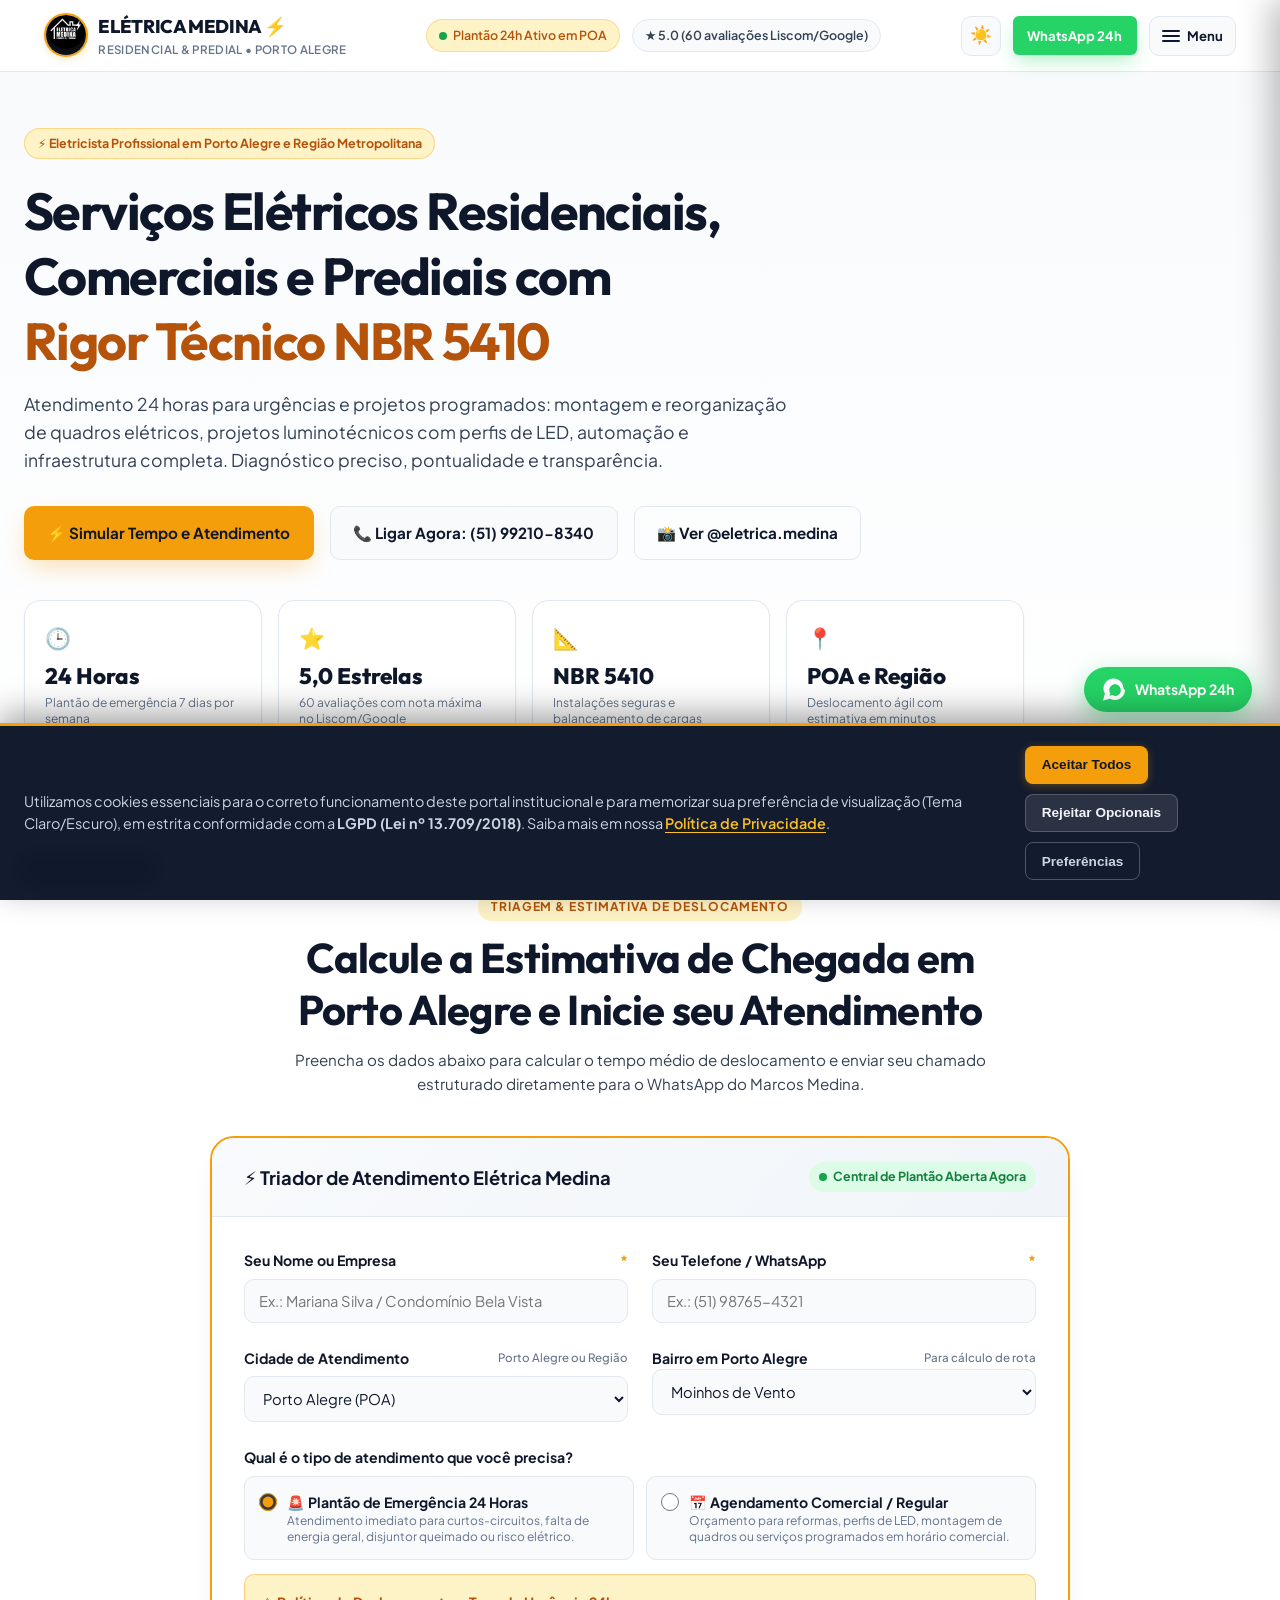
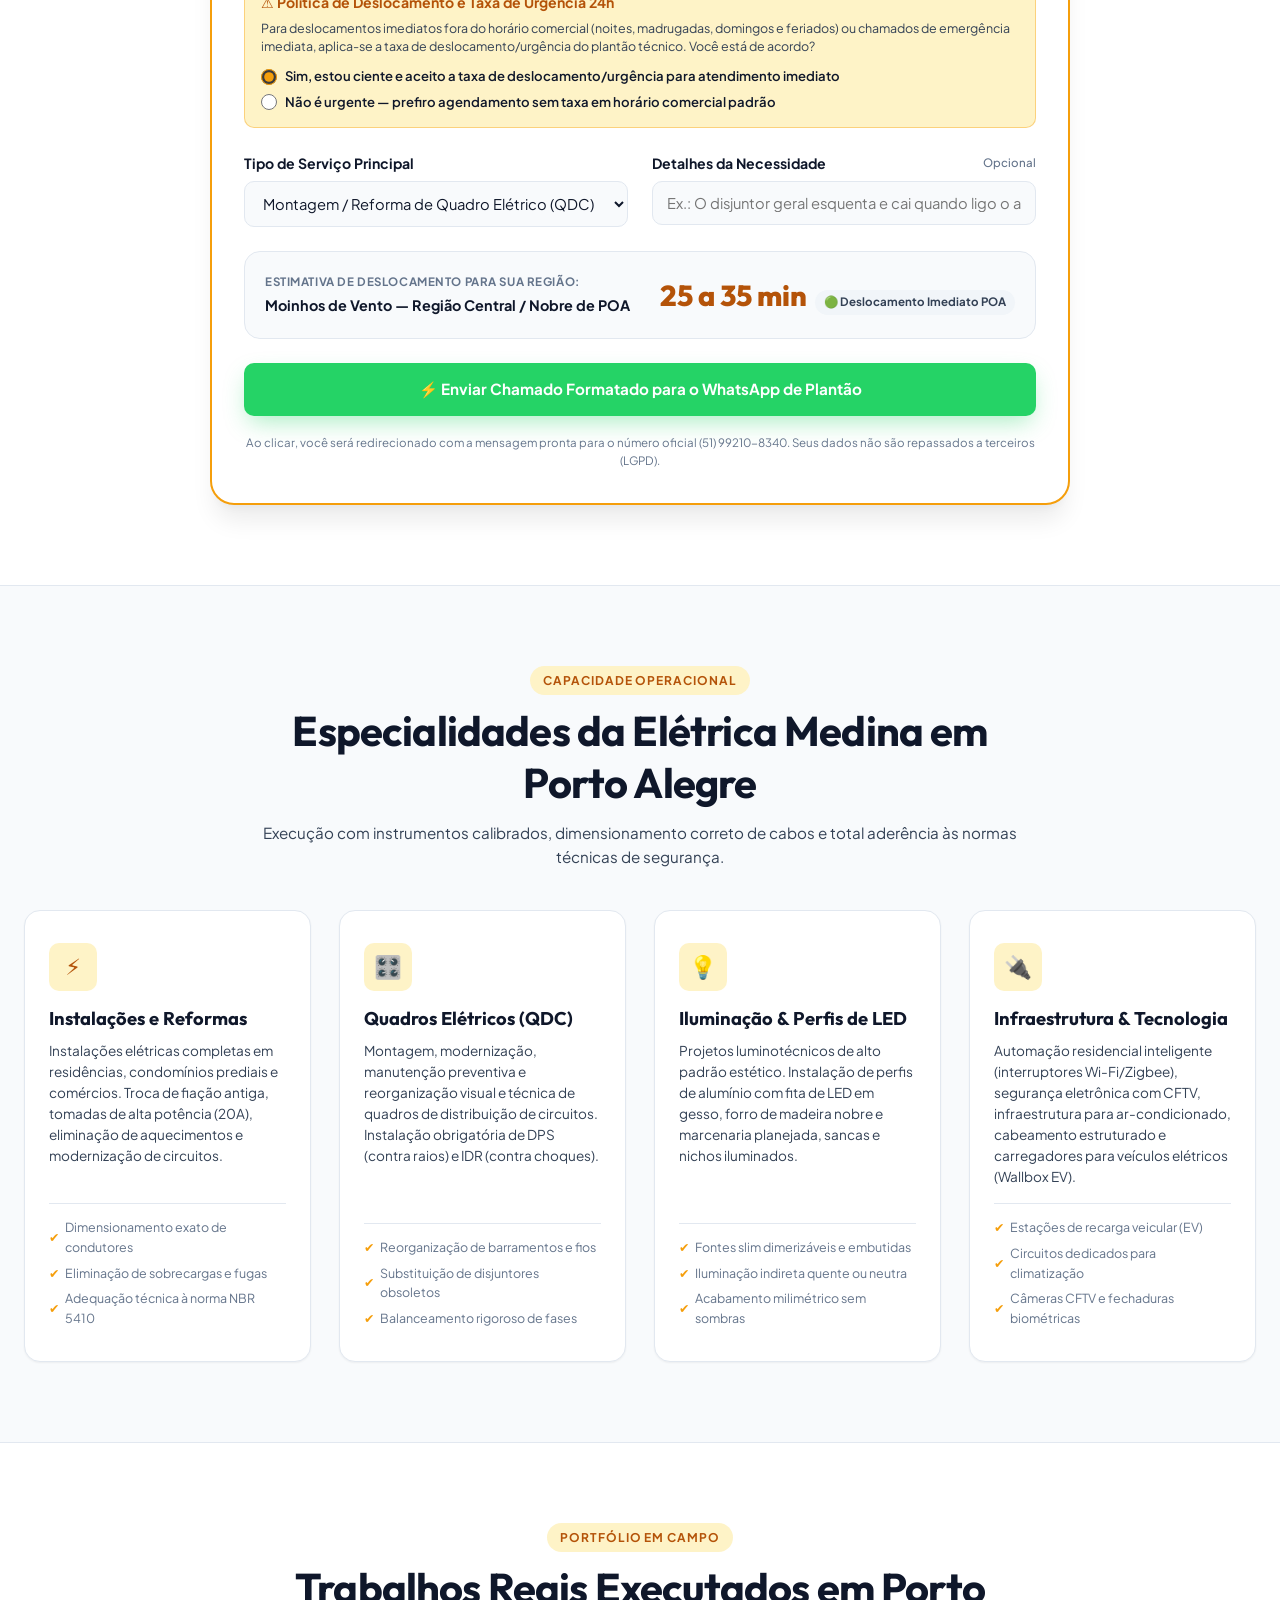
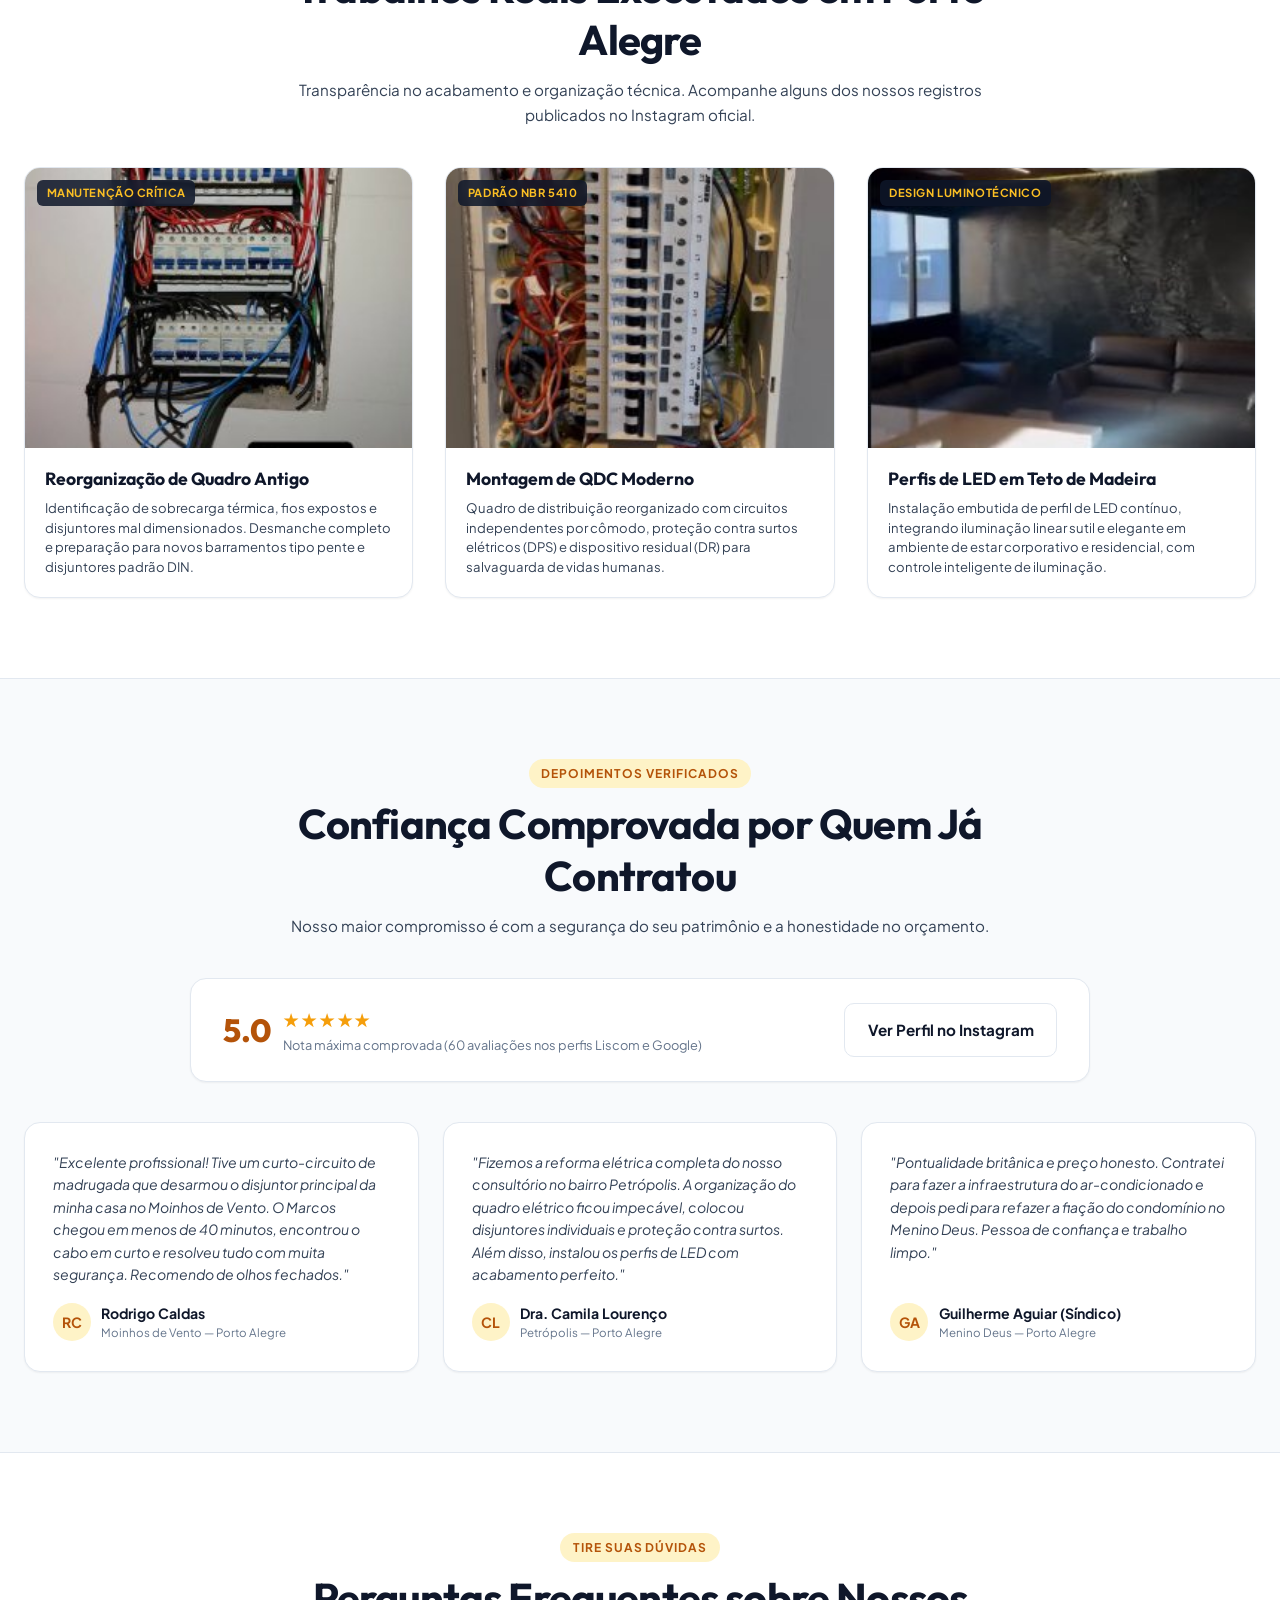
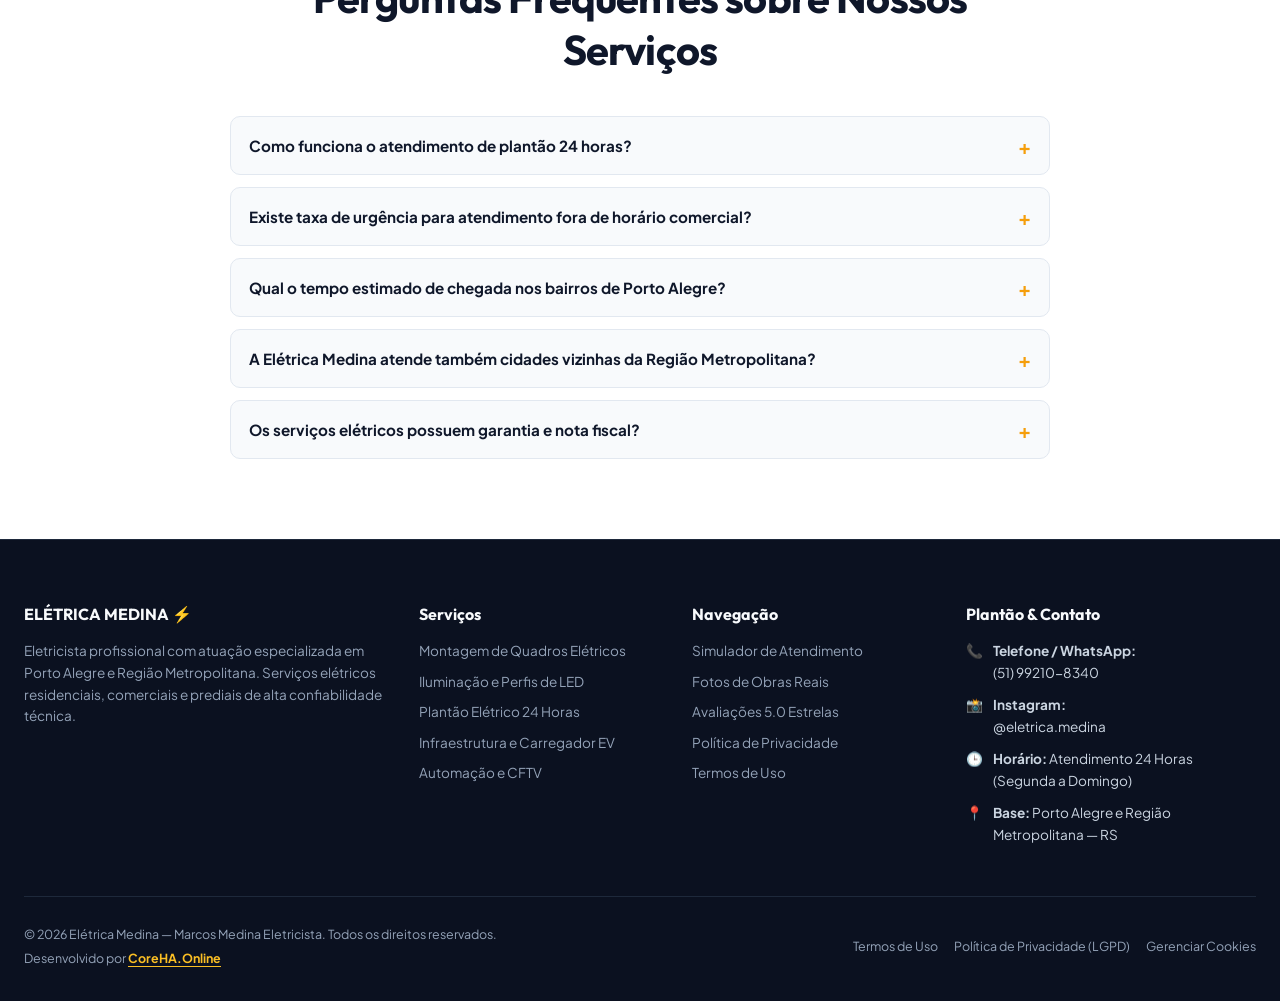
==== commit 14c64c24: "feat(footer): add CoreHA.Online development credit and backlink across all site pages" ====
--- a/index.html
+++ b/index.html
@@ -794,7 +794,10 @@
     </div>
 
     <div class="footer-bottom">
-      <p>&copy; 2026 Elétrica Medina — Marcos Medina Eletricista. Todos os direitos reservados.</p>
+      <div class="footer-bottom-copy">
+        <p>&copy; 2026 Elétrica Medina — Marcos Medina Eletricista. Todos os direitos reservados.</p>
+        <p class="footer-developer-credit">Desenvolvido por <a href="https://coreha.online" target="_blank" rel="noopener noreferrer">CoreHA.Online</a></p>
+      </div>
       <div class="footer-links">
         <a href="termos-de-uso.html">Termos de Uso</a>
         <a href="politica-privacidade.html">Política de Privacidade (LGPD)</a>
--- a/css/style.css
+++ b/css/style.css
@@ -1719,6 +1719,29 @@
   color: #fbbf24;
 }
 
+.footer-bottom-copy {
+  display: flex;
+  flex-direction: column;
+  gap: 0.25rem;
+}
+
+.footer-developer-credit {
+  font-size: 0.78rem;
+  color: #94a3b8;
+}
+
+.footer-developer-credit a {
+  color: #fbbf24;
+  font-weight: 700;
+  text-decoration: underline;
+  text-underline-offset: 3px;
+  transition: color 0.2s ease;
+}
+
+.footer-developer-credit a:hover {
+  color: #ffffff;
+}
+
 /* ==========================================================================
    Botão Flutuante de WhatsApp 24h (Com Adaptação Inteligente ao Banner LGPD)
    ========================================================================== */
